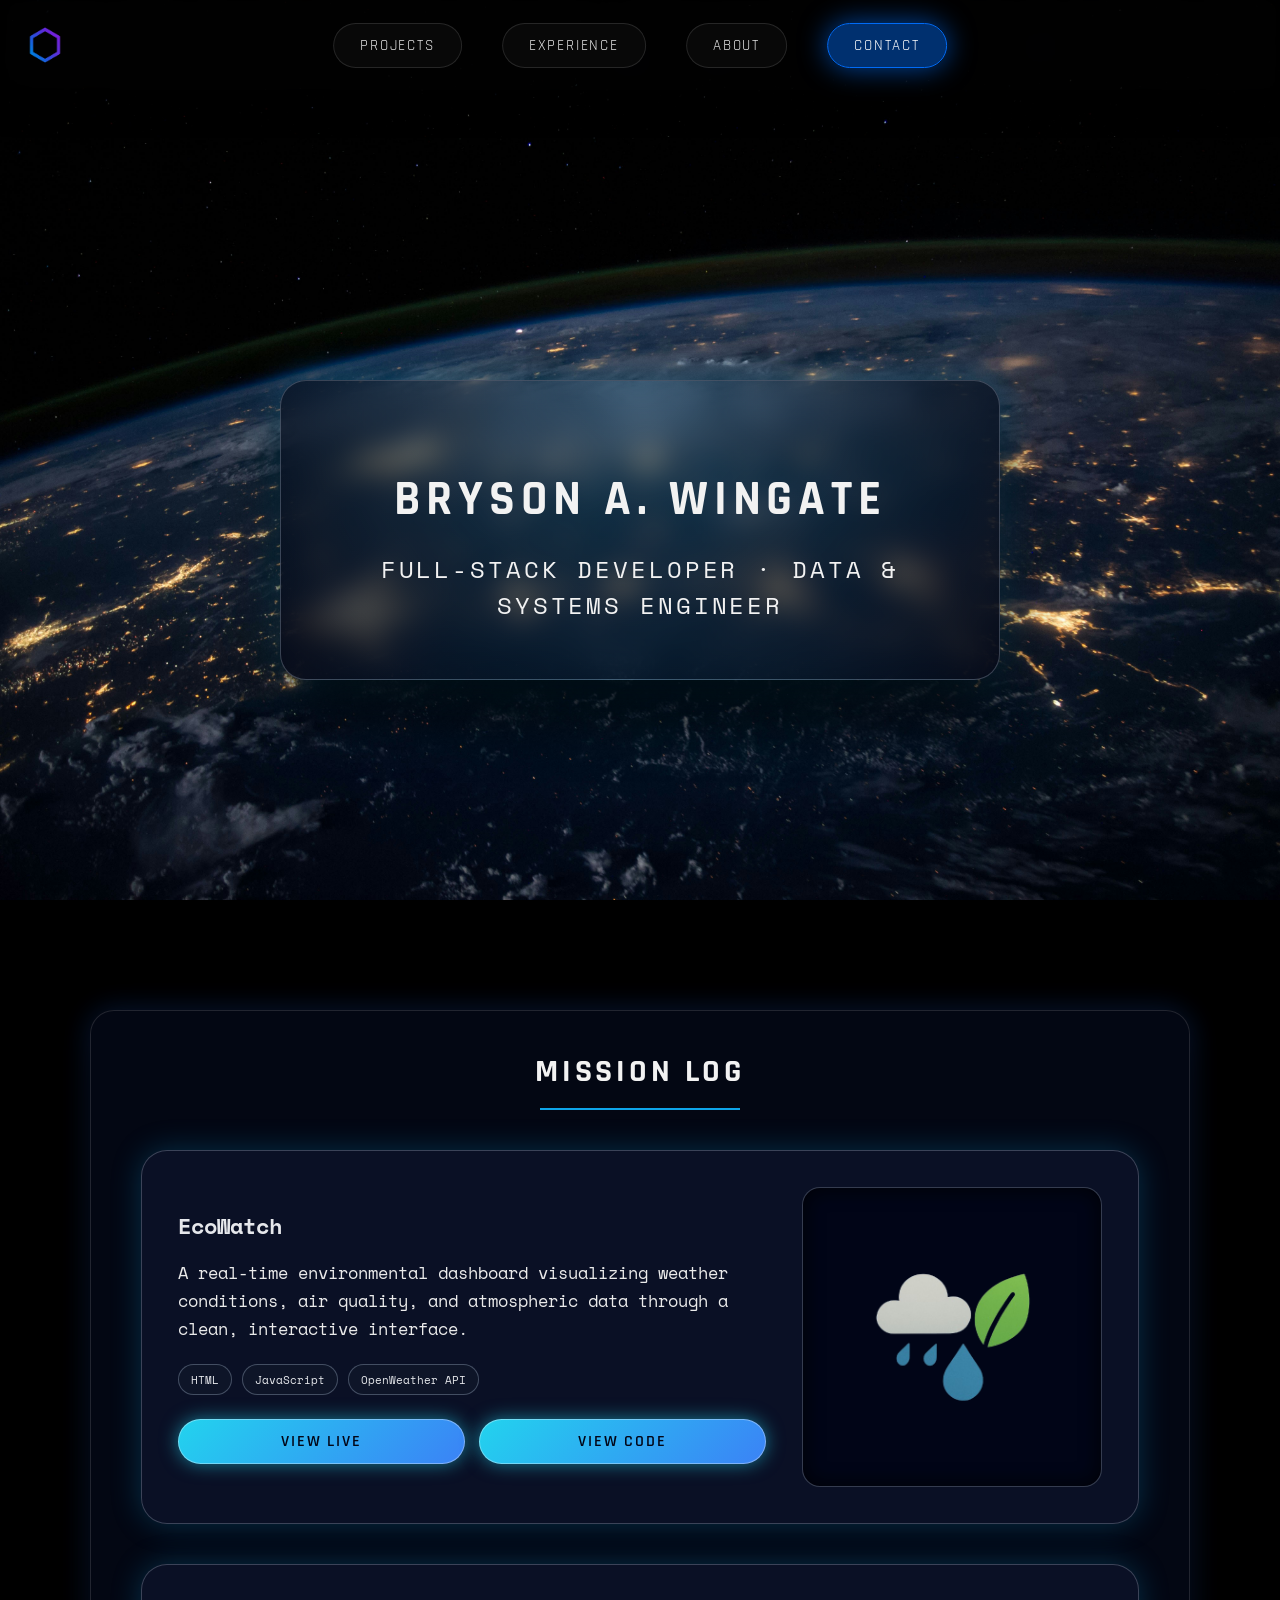
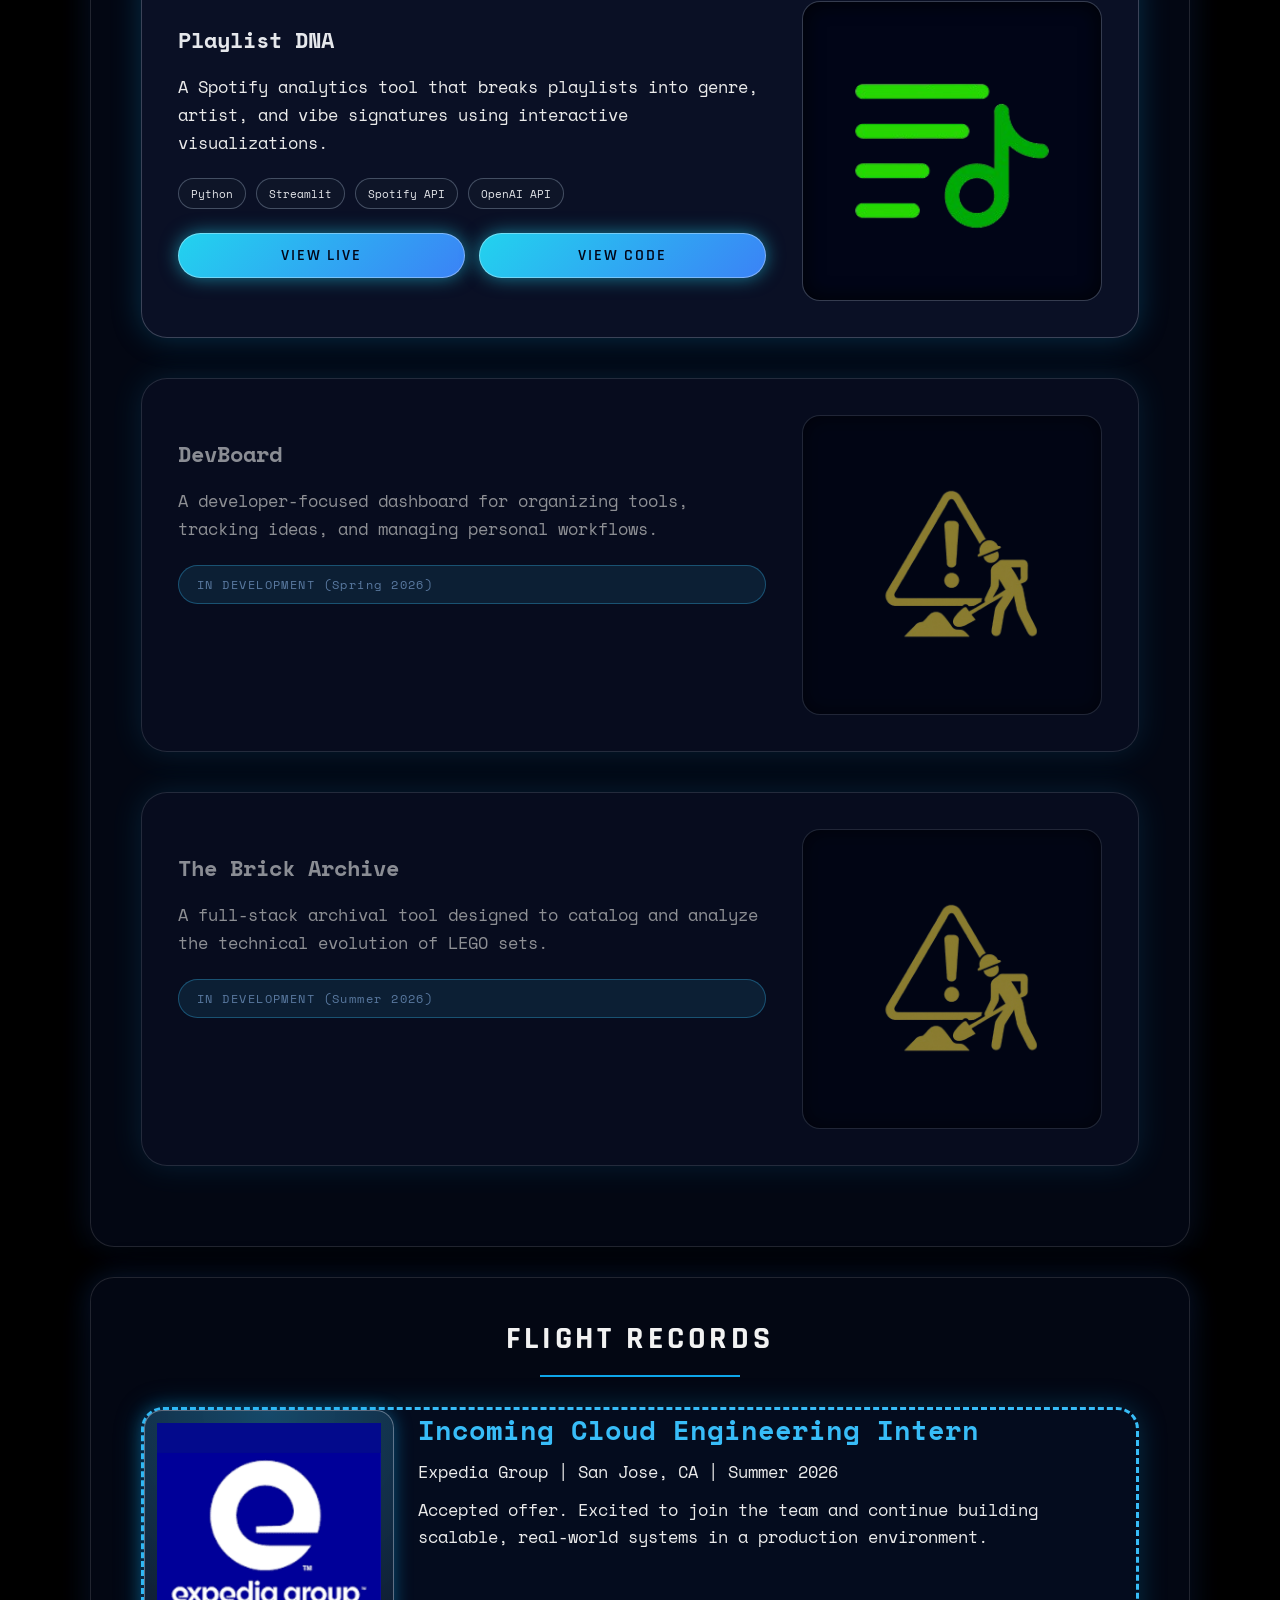
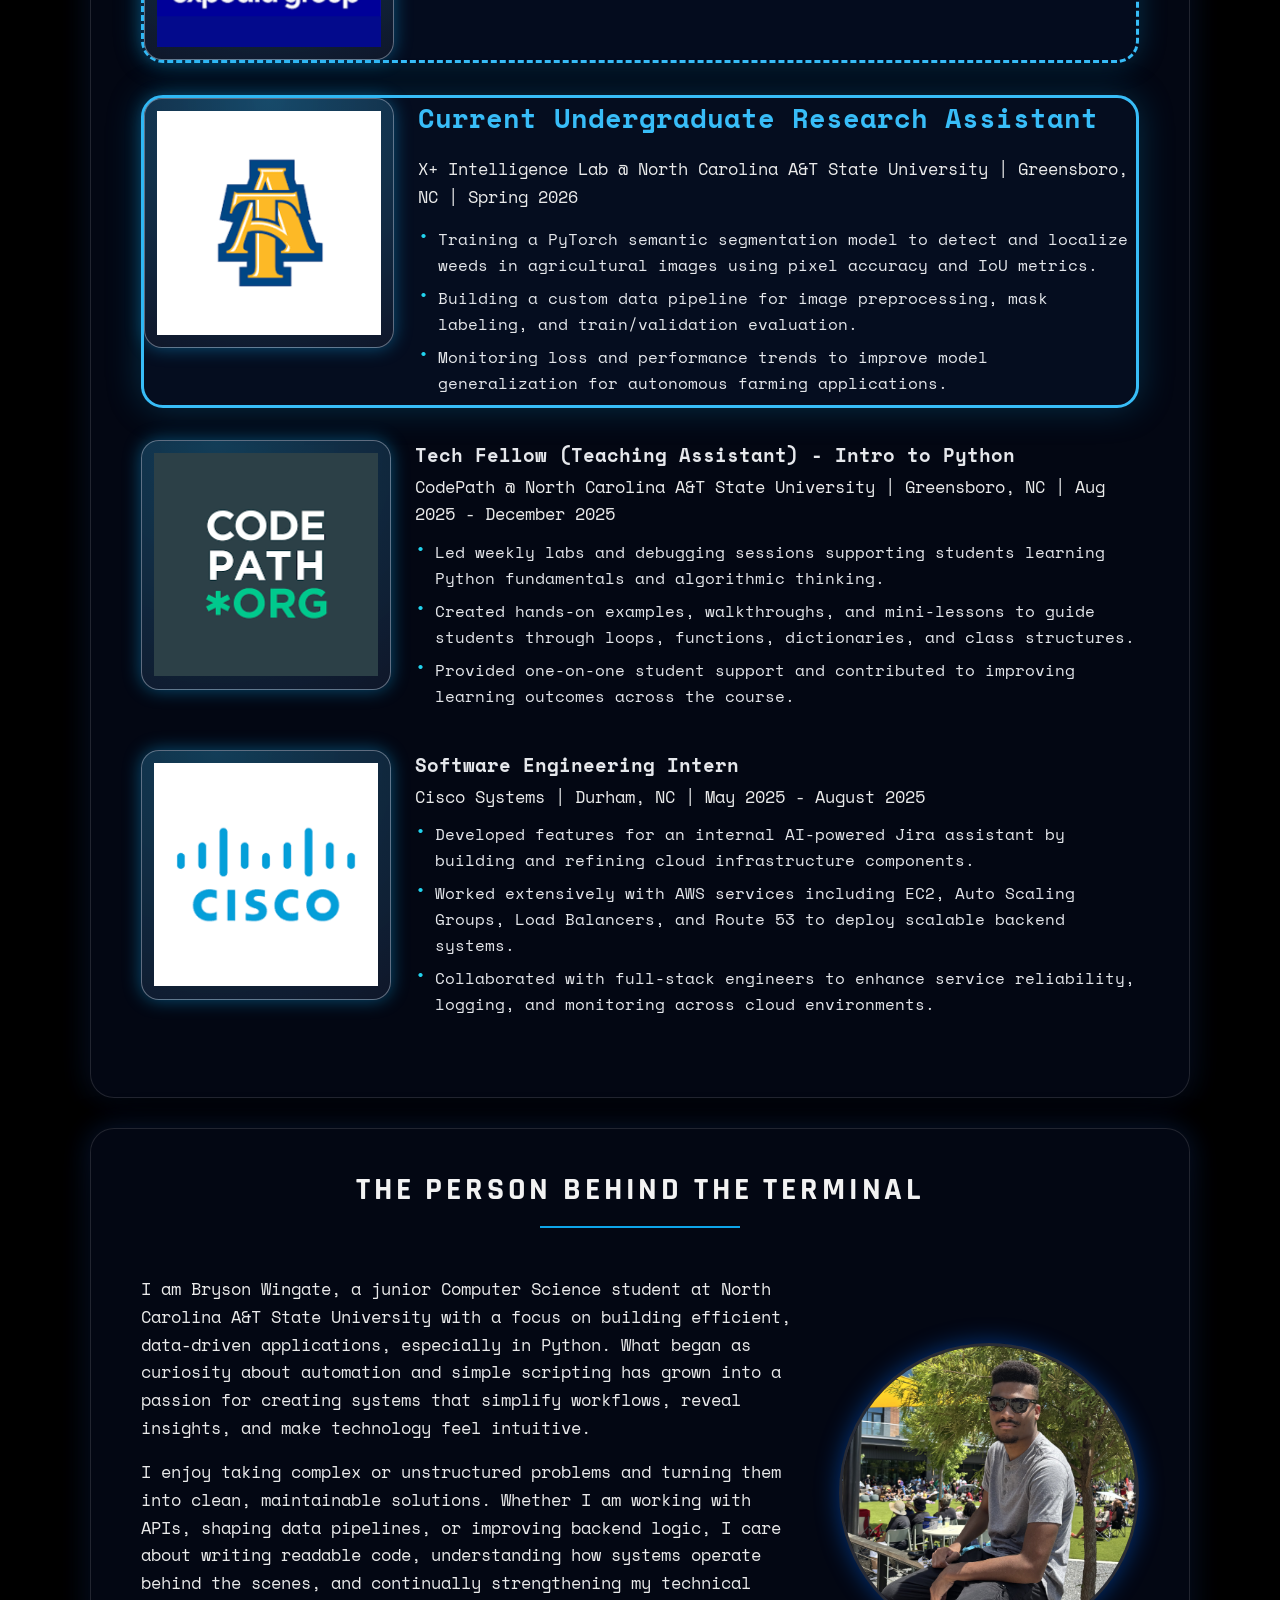
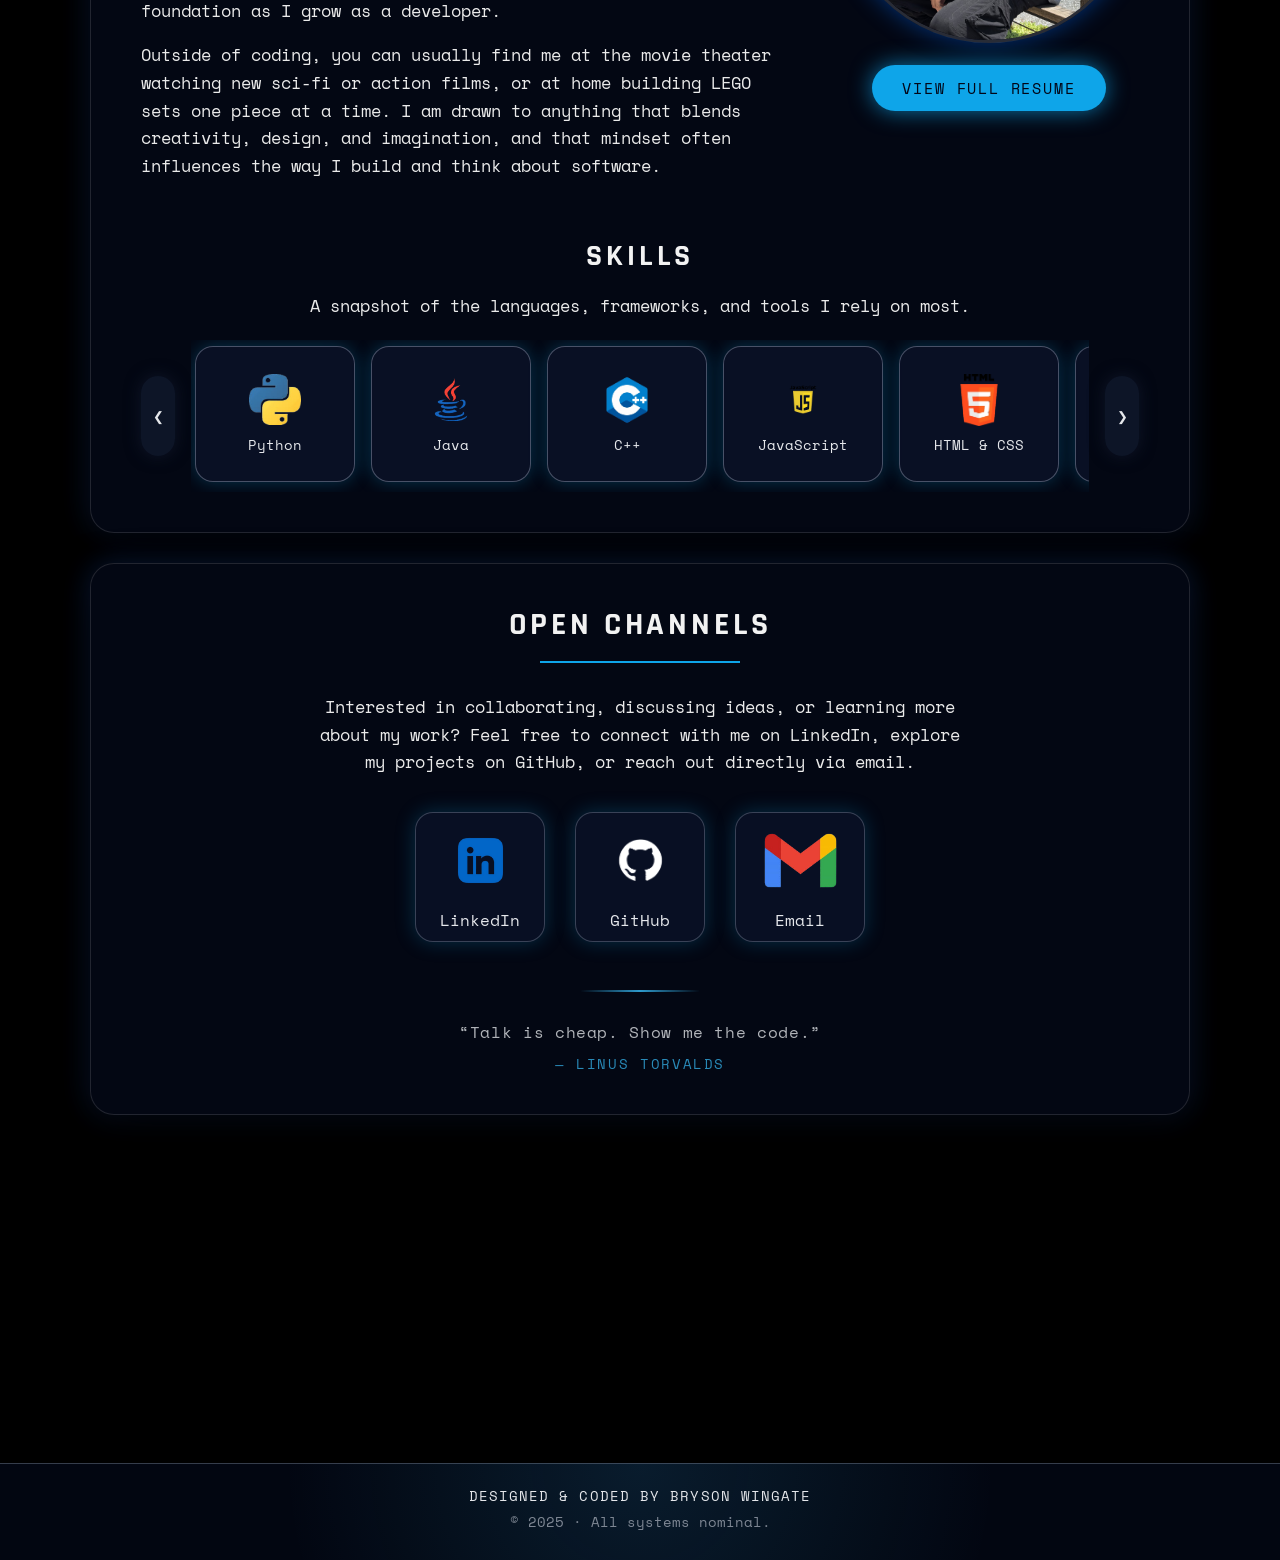
==== portfolio-site/index.html @ 8175f3fd "Update to add current research position" ====
<!DOCTYPE html>
<html lang="en">
<head>
    <link rel="preconnect" href="https://fonts.googleapis.com">
<link rel="preconnect" href="https://fonts.gstatic.com" crossorigin>
<link href="https://fonts.googleapis.com/css2?family=Inter:wght@300;400;500;600&family=Rajdhani:wght@500;600;700&family=Space+Mono:wght@400;700&display=swap" rel="stylesheet">

    <link rel="icon" type="image/x-icon" sizes="180x180" href="assets/main/portfolio-icon.ico">
    <meta charset="UTF-8">
    <meta name="viewport" content="width=device-width, initial-scale=1.0">
    <title>Bryson Wingate Portfolio</title>

    <!-- Main CSS -->
    <link rel="stylesheet" href="styles/main.css">

    <!-- Font Awesome (for hamburger icon) -->
    <link rel="stylesheet"
          href="https://cdnjs.cloudflare.com/ajax/libs/font-awesome/6.5.2/css/all.min.css">
</head>
<body>

    <!-- ================= NAVBAR ================= -->
    <nav id="dynamic-nav">
        <div class="header-constraint">
            <!-- Logo (fixed in CSS) -->
            <a href="#hero" class="logo-link">
                <img src="assets/main/portfolio-symbol.png" alt="Logo" class="logo">
            </a>

            <!-- Centered pills -->
            <div class="nav-links-center">
                <a href="#projects">Projects</a>
                <a href="#experience">Experience</a>
                <a href="#about">About</a>
                <a href="#contact">Contact</a>
            </div>

            <!-- Hamburger (mobile) -->
            <div class="hamburger-menu" aria-label="Toggle navigation"
                 aria-expanded="false" role="button">
                <i class="fas fa-bars"></i>
            </div>
        </div>
    </nav>

    <!-- Dim background overlay for mobile menu -->
    <div class="menu-overlay"></div>

    <!-- ================= HERO ================= -->
    <section id="hero" class="page-section hero-section">
  <div class="hero-card">
    <h1>Bryson A. Wingate</h1>
    <h2>Full-Stack Developer · Data & Systems Engineer</h2>
</section>

    <!-- ================= SECTIONS ================= -->
    <section id="projects" class="page-section">
  <div class="container">
    <div class="section-panel projects-panel">

      <h2 class="projects-title">MISSION LOG</h2>
      <div class="projects-divider"></div>

      <!-- PROJECT 1 -->
      <div class="project-row clickable" data-href="projects/ecowatch.html">
        <div class="project-info">
          <h3 class="project-name">EcoWatch</h3>
          <p class="project-desc">
            A real-time environmental dashboard visualizing weather conditions,
            air quality, and atmospheric data through a clean, interactive interface.
          </p>

          <div class="project-tags">
            <span>HTML</span>
            <span>JavaScript</span>
            <span>OpenWeather API</span>
          </div>

          <div class="project-actions">
            <a href="https://ecowatch-dashboard.netlify.app/" target="_blank" class="project-btn">
              VIEW LIVE
            </a>
            <a href="https://github.com/SuperiorPython/EcoWatch" target="_blank" class="project-btn">
              VIEW CODE
            </a>
          </div>
        </div>

        <div class="project-preview">
          <img src="assets/projects/ecowatch-image.png" alt="EcoWatch Preview">
        </div>
      </div>

      <!-- PROJECT 2 -->
      <div class="project-row clickable" data-href="projects/playlistdna.html">
        <div class="project-info">
          <h3 class="project-name">Playlist DNA</h3>
          <p class="project-desc">
            A Spotify analytics tool that breaks playlists into genre,
            artist, and vibe signatures using interactive visualizations.
          </p>

          <div class="project-tags">
            <span>Python</span>
            <span>Streamlit</span>
            <span>Spotify API</span>
            <span>OpenAI API</span>
          </div>

          <div class="project-actions">
            <a href="https://playlistdna.streamlit.app/" target="_blank" class="project-btn">
              VIEW LIVE
            </a>
            <a href="https://github.com/SuperiorPython/Playlist-DNA-App" target="_blank" class="project-btn">
              VIEW CODE
            </a>
          </div>
        </div>

        <div class="project-preview">
          <img src="assets/projects/playlist-dna-image.png" alt="Playlist DNA Preview">
        </div>
      </div>

      <!-- PROJECT 3 — WIP -->
      <div class="project-row wip">
        <div class="project-info">
          <h3 class="project-name">DevBoard</h3>
          <p class="project-desc">
            A developer-focused dashboard for organizing tools, tracking ideas,
            and managing personal workflows.
          </p>

          <div class="project-wip-tag">IN DEVELOPMENT (Spring 2026)</div>
        </div>

        <div class="project-preview">
          <img src="assets/projects/wip-icon.png" alt="Work In Progress Icon Preview">
        </div>
      </div>

      <!-- PROJECT 4 — WIP -->
      <div class="project-row wip">
        <div class="project-info">
          <h3 class="project-name">The Brick Archive</h3>
          <p class="project-desc">
            A full-stack archival tool designed to catalog and analyze the technical evolution of LEGO sets.
          </p>

          <div class="project-wip-tag">IN DEVELOPMENT (Summer 2026)</div>
        </div>

        <div class="project-preview">
          <img src="assets/projects/wip-icon.png" alt="Work In Progress Icon Preview">
        </div>
      </div>

    </div>
  </div>
</section>

<section id="experience" class="page-section">
  <div class="container">
    <div class="section-panel experience-panel">

      <h2 class="exp-title">FLIGHT RECORDS</h2>
      <div class="exp-divider"></div>

      <!-- Incoming Experience -->
<div class="experience-item incoming-experience">

  <div class="exp-logo-box incoming-logo">
    <img src="assets/companies/expedia-image.png" alt="Expedia Group" class="exp-logo">
  </div>

  <div class="exp-content">
    <h3 class="exp-role incoming-role">
      Incoming Cloud Engineering Intern
    </h3>

    <p class="exp-meta">
      Expedia Group | San Jose, CA | Summer 2026
    </p>
    <p class="incoming-note">
      Accepted offer. Excited to join the team and continue building scalable,
      real-world systems in a production environment.
    </p>
  </div>

</div>
      <div class="experience-item current-experience">

  <div class="exp-logo-box current-logo">
    <img src="assets/companies/ncat-image.png" alt="NCAT State University" class="exp-logo">
  </div>

  <div class="exp-content">
    <h3 class="exp-role current-role">
      Current Undergraduate Research Assistant
    </h3>

    <p class="current-meta">
      X+ Intelligence Lab @ North Carolina A&T State University | Greensboro, NC | Spring 2026
    </p>
    <ul class="current-bullets">
      <li>Training a PyTorch semantic segmentation model to detect and localize weeds in agricultural images using pixel accuracy and IoU metrics.</li>
      <li>Building a custom data pipeline for image preprocessing, mask labeling, and train/validation evaluation.</li>
      <li>Monitoring loss and performance trends to improve model generalization for autonomous farming applications.</li>
    </ul>
  </div>

</div>

      <!-- Tech Fellow / TA -->
      <div class="experience-item">
  <!-- Logo on the left -->
  <div class="exp-logo-box">
    <img src="assets/companies/codepath-image.png" alt="CodePath" class="exp-logo">
  </div>

  <!-- Text column on the right -->
  <div class="exp-content">
    <h3 class="exp-role">
      Tech Fellow (Teaching Assistant) - Intro to Python
    </h3>
    <p class="exp-meta">
      CodePath @ North Carolina A&T State University | Greensboro, NC | Aug 2025 - December 2025
    </p>

    <ul class="exp-bullets">
      <li>Led weekly labs and debugging sessions supporting students learning Python fundamentals and algorithmic thinking.</li>
      <li>Created hands-on examples, walkthroughs, and mini-lessons to guide students through loops, functions, dictionaries, and class structures.</li>
      <li>Provided one-on-one student support and contributed to improving learning outcomes across the course.</li>
    </ul>
  </div>
</div>



      <!-- Cisco SWE Intern -->
      <div class="experience-item">
  <!-- Logo on the left -->
  <div class="exp-logo-box">
    <img src="assets/companies/cisco-image.png" alt="Cisco Systems" class="exp-logo">
  </div>

  <!-- Text column on the right -->
  <div class="exp-content">
    <h3 class="exp-role">
      Software Engineering Intern
    </h3>
    <p class="exp-meta">
      Cisco Systems | Durham, NC | May 2025 - August 2025
    </p>

    <ul class="exp-bullets">
      <li>Developed features for an internal AI-powered Jira assistant by building and refining cloud infrastructure components.</li>
      <li>Worked extensively with AWS services including EC2, Auto Scaling Groups, Load Balancers, and Route 53 to deploy scalable backend systems.</li>
      <li>Collaborated with full-stack engineers to enhance service reliability, logging, and monitoring across cloud environments.</li>
    </ul>
  </div>
</div>
    </div>
  </div>
</section>


<section id="about" class="page-section">
  <div class="container">
    <div class="section-panel about-panel">

      <!-- Title -->
      <h2 class="about-title">THE PERSON BEHIND THE TERMINAL</h2>
      <div class="abs-divider"></div>

      <!-- TEXT + IMAGE/RESUME ROW -->
      <div class="about-flex">
        <!-- Left text -->
        <div class="about-text">
          <p>
            I am Bryson Wingate, a junior Computer Science student at North Carolina A&amp;T State University
            with a focus on building efficient, data-driven applications, especially in Python. What began
            as curiosity about automation and simple scripting has grown into a passion for creating systems
            that simplify workflows, reveal insights, and make technology feel intuitive.
          </p>
          <p>
            I enjoy taking complex or unstructured problems and turning them into clean, maintainable
            solutions. Whether I am working with APIs, shaping data pipelines, or improving backend logic,
            I care about writing readable code, understanding how systems operate behind the scenes, and
            continually strengthening my technical foundation as I grow as a developer.
          </p>
          <p>
            Outside of coding, you can usually find me at the movie theater watching new sci-fi or action
            films, or at home building LEGO sets one piece at a time. I am drawn to anything that blends
            creativity, design, and imagination, and that mindset often influences the way I build and
            think about software.
          </p>
        </div>

        <!-- Right image + resume button -->
        <div class="about-side">
          <div class="about-image-wrapper">
            <img src="assets/main/bryson-image.jpeg"
                 alt="Bryson Wingate"
                 class="about-photo">
          </div>

          <div class="about-resume-wrap side-resume">
            <a href="assets/main/Bryson_Wingate_Resume_Nov_2025.pdf"
               class="about-resume-btn"
               target="_blank">
              VIEW FULL RESUME
            </a>
          </div>
        </div>
      </div>

      <!-- SKILLS CAROUSEL -->
      <div class="about-skills">
        <h3 class="skills-title">SKILLS</h3>
        <p class="skills-subtitle">
          A snapshot of the languages, frameworks, and tools I rely on most.
        </p>

        <div class="skills-carousel">
          <!-- Left arrow -->
          <button class="skills-arrow skills-arrow-left" aria-label="Scroll skills left">
            &#10094;
          </button>

          <!-- Scrollable track -->
          <div class="skills-track" id="skillsTrack">

            <div class="skill-icon-card">
              <img src="assets/skills/python-icon.png" alt="Python" class="skill-icon-img">
              <span class="skill-label">Python</span>
            </div>

            <div class="skill-icon-card">
              <img src="assets/skills/java-icon.png" alt="Java" class="skill-icon-img">
              <span class="skill-label">Java</span>
            </div>

            <div class="skill-icon-card">
              <img src="assets/skills/cplus-icon.png" alt="C++" class="skill-icon-img">
              <span class="skill-label">C++</span>
            </div>

            <div class="skill-icon-card">
              <img src="assets/skills/jscript-icon.png" alt="JavaScript" class="skill-icon-img">
              <span class="skill-label">JavaScript</span>
            </div>

            <div class="skill-icon-card">
              <img src="assets/skills/html-icon.png" alt="HTML &amp; CSS" class="skill-icon-img">
              <span class="skill-label">HTML &amp; CSS</span>
            </div>

            <div class="skill-icon-card">
              <img src="assets/skills/react-icon.png" alt="React" class="skill-icon-img">
              <span class="skill-label">React</span>
            </div>

            <div class="skill-icon-card">
              <img src="assets/skills/nodejs-icon.png" alt="Node.js" class="skill-icon-img">
              <span class="skill-label">Node.js</span>
            </div>

            <div class="skill-icon-card">
              <img src="assets/skills/sql-icon.png" alt="SQL" class="skill-icon-img">
              <span class="skill-label">SQL</span>
            </div>

            <div class="skill-icon-card">
              <img src="assets/skills/api-icon.png" alt="APIs &amp; REST" class="skill-icon-img">
              <span class="skill-label">APIs &amp; REST</span>
            </div>

            <div class="skill-icon-card">
              <img src="assets/skills/aws-icon.png" alt="Amazon Web Services" class="skill-icon-img">
              <span class="skill-label">Amazon Web Services</span>
            </div>

            <div class="skill-icon-card">
              <img src="assets/skills/git-icon.png" alt="Git &amp; GitHub" class="skill-icon-img">
              <span class="skill-label">Git &amp; GitHub</span>
            </div>

            <div class="skill-icon-card">
              <img src="assets/skills/streamlit-icon.png" alt="Streamlit" class="skill-icon-img">
              <span class="skill-label">Streamlit</span>
            </div>

              <div class="skill-icon-card">
              <img src="assets/skills/gcloud-icon.png" alt="Google Cloud" class="skill-icon-img">
              <span class="skill-label">Google Cloud</span>
            </div>
          </div>

          <!-- Right arrow -->
          <button class="skills-arrow skills-arrow-right" aria-label="Scroll skills right">
            &#10095;
          </button>
        </div>
      </div>

    </div>
  </div>
</section>


<section id="contact" class="page-section">
  <div class="container">
    <div class="section-panel contact-panel">

      <h2 class="contact-title">OPEN CHANNELS</h2>
      <div class="contact-divider"></div>

        <p class="contact-subtitle">
  Interested in collaborating, discussing ideas, or learning more about my work?
  Feel free to connect with me on LinkedIn, explore my projects on GitHub, or reach
  out directly via email.
</p>

      <div class="contact-grid">

        <!-- LinkedIn -->
        <a href="https://www.linkedin.com/in/bryson-wingate/"
           class="contact-card"
           target="_blank">
          <img src="assets/contact/linkedin-icon.png" alt="LinkedIn" class="contact-icon">
          <span>LinkedIn</span>
        </a>

        <!-- GitHub -->
        <a href="https://github.com/SuperiorPython"
           class="contact-card"
           target="_blank">
          <img src="assets/contact/github-icon.png" alt="GitHub" class="contact-icon">
          <span>GitHub</span>
        </a>

        <!-- Email -->
        <a href="mailto:bawingate@aggies.ncat.edu"
           class="contact-card">
          <img src="assets/contact/gmail-icon.png" alt="Email" class="contact-icon">
          <span>Email</span>
        </a>
      </div>
      <div class="contact-quote">
  “Talk is cheap. Show me the code.”
  <span class="contact-quote-author">— Linus Torvalds</span>
</div>
    </div>

  </div>
</section>

<footer class="site-footer">
  <div class="container footer-inner">
    <p class="footer-main">
      Designed &amp; coded by Bryson Wingate
    </p>
    <p class="footer-meta">
      © 2025 · All systems nominal.
    </p>
  </div>
</footer>


    <!-- ================= SCRIPTS ================= -->
    <script src="scripts/main.js"></script>
</body>
</html>
---- portfolio-site/styles/main.css ----
/* ----------------------------------
 * 1. Global Base & Fixed Background
 * ---------------------------------- */
* {
  box-sizing: border-box;
}

body, html {
    margin: 0;
    padding: 0;
    font-family: 'Inter', system-ui, sans-serif;
    color: #f2f2f2;
    min-height: 30vh;
}

body {
    background-image: url('../assets/main/nasa-image.jpg');
    background-size: cover;
    background-attachment: fixed;
    background-position: center;
    background-color: #000;

    /* Space for fixed header */
    padding-top: 80px; /* tweak based on header/logo size */
}

/* Content area */
.container {
    max-width: 1200px;
    margin: 0 auto;
    padding: 0 20px;
}

/* ----------------------------------
 * 2. Content Sections
 * ---------------------------------- */

.page-section {
    min-height: 100vh;
}
.hero-card {
    padding: 48px 56px;
    border-radius: 26px;

    background: radial-gradient(
        circle at top,
        rgba(56, 189, 248, 0.18),
        rgba(5, 10, 25, 0.92)
    );

    border: 1px solid rgba(148, 163, 184, 0.35);
    box-shadow:
        0 30px 60px rgba(0, 0, 0, 0.8),
        0 0 40px rgba(14, 165, 233, 0.35);

    backdrop-filter: blur(14px);
    text-align: center;
    max-width: 720px;
    margin: 0 auto;
}


.hero-section {
    display: flex;
    align-items: center;
    justify-content: center;
    text-align: center;
}

.hero-section h1 {
    font-family: 'Rajdhani', sans-serif;
    text-transform: uppercase;
    letter-spacing: 0.12em;
    font-size: 3rem;
    margin-bottom: 0.5rem;
}

.hero-section h2 {
    font-family: 'Space Mono', monospace;
    text-transform: uppercase;
    letter-spacing: 0.12em;
    font-size: 1.5rem;
    margin-bottom: 0.5rem;
    font-weight: 300;
}

/* ----------------------------------
 * 3. FIXED HEADER BAR
 * ---------------------------------- */

#dynamic-nav {
    position: fixed;
    top: 0;
    left: 0;
    right: 0;
    z-index: 1000;

    backdrop-filter: blur(14px);
    -webkit-backdrop-filter: blur(14px);

    height: 90px;
    padding: 0;

    box-shadow: 0 12px 30px rgba(0, 0, 0, 0.9);
}

/* ----------------------------------
 * 3A. LOGO: PINNED TO VIEWPORT CORNER
 * ---------------------------------- */

.logo-link {
    position: fixed;          /* pinned to screen, not header content */
    left: 20px;
    top: 45px;                /* half of 90px header height */
    transform: translateY(-50%);
    z-index: 1001;            /* just above header bar */
}

.logo {
    height: 50px;
    width: auto;
    display: block;
}

/* ----------------------------------
 * 3B. HEADER CONTENT CONTAINER
 * ---------------------------------- */

.header-constraint {
    max-width: 1200px;
    width: 100%;
    height: 100%;
    margin: 0 auto;

    /* left padding so centered nav doesn't collide with logo */
    padding: 0 30px 0 80px; /* top right bottom left */

    display: flex;
    align-items: center;
    justify-content: flex-end; /* hamburger on the right */

    position: relative;        /* needed for nav absolute centering */
}

/* ----------------------------------
 * 4. NAV LINKS (CENTERED, PILL STYLE)
 * ---------------------------------- */

.nav-links-center {
    position: absolute;
    left: 50%;
    transform: translateX(-50%);

    display: flex;
    align-items: center;
    gap: 2.5rem;
    transition: all 0.3s ease-in-out;
}

.nav-links-center a {
    font-family: 'Rajdhani', sans-serif;
    text-transform: uppercase;
    letter-spacing: 0.12em;
    position: relative;
    text-decoration: none;
    color: #e6e6e6;

    /* Bigger pill */
    padding: 12px 26px;
    border-radius: 999px;
    background: rgba(15, 15, 15, 0.55);
    border: 1px solid rgba(255, 255, 255, 0.12);

    font-size: 0.95rem;
    letter-spacing: 0.12em;
    text-transform: uppercase;

    transition:
        color 0.2s ease,
        background-color 0.2s ease,
        border-color 0.2s ease,
        box-shadow 0.2s ease,
        transform 0.15s ease;
}

/* no underline effect (pills are the highlight) */
.nav-links-center a::after {
    content: none;
}

/* Hover: pill lights up */
.nav-links-center a:hover {
    color: #ffffff;
    background-color: rgba(0, 107, 246, 0.28);
    border-color: #006bf6;
    box-shadow: 0 0 22px rgba(0, 107, 246, 0.55);
    transform: translateY(-2px);
}

/* Active/current section */
.nav-links-center a.active {
    color: #ffffff;
    background-color: rgba(0, 107, 246, 0.45);
    border-color: #006bf6;
    box-shadow: 0 0 28px rgba(0, 107, 246, 0.65);
}

/* ----------------------------------
 * 5. HAMBURGER (RIGHT SIDE)
 * ---------------------------------- */

.hamburger-menu {
    font-size: 1.7rem;
    cursor: pointer;
    color: #fff;
    flex-shrink: 0;
    display: none;             /* desktop hidden */

    position: absolute;
    right: 30px;
    top: 50%;
    transform: translateY(-50%);

    z-index: 1002;             /* above header bar & logo */
}

/* ----------------------------------
 * 6. DIM BACKGROUND OVERLAY FOR MOBILE MENU
 * ---------------------------------- */

.menu-overlay {
    position: fixed;
    top: 90px;                            /* start under the header */
    left: 0;
    width: 100%;
    height: calc(100% - 90px);           /* fill rest of screen */
    background: rgba(0, 0, 0, 0.75);     /* dimness */
    backdrop-filter: blur(2px);
    -webkit-backdrop-filter: blur(2px);

    opacity: 0;
    visibility: hidden;
    transition: opacity 0.25s ease, visibility 0.25s ease;

    z-index: 500;                        /* BELOW header & pills */
}

.menu-overlay.active {
    opacity: 1;
    visibility: visible;
}

/* ----------------------------------
 * 7. RESPONSIVE MENU (MOBILE)
 * ---------------------------------- */

@media (max-width: 900px) {
    /* Override desktop centering when hidden */
    .nav-links-center {
        left: 0;
        transform: translateY(-10px);

        display: none;
        opacity: 0;
        transition: opacity 0.25s ease, transform 0.25s ease;
    }

    .hamburger-menu {
        display: block;
    }

    /* Fullscreen panel under header (but above overlay) */
    .nav-links-center.active {
        display: flex;
        flex-direction: column;
        gap: 2rem;

        position: fixed;
        left: 0;
        top: 500px;
        width: 100%;
        height: calc(100% - 90px);

        background-color: transparent;
        /* sits inside #dynamic-nav (z=1000), which is above overlay */

        justify-content: center;
        align-items: center;

        opacity: 1;
        transform: translateY(0);
    }

    .nav-links-center.active a {
        padding: 20px 32px;
        font-size: 1.5rem;
        border-radius: 999px;

        /* bright, high-contrast pill */
        background: rgba(15, 23, 42, 0.98);
        border: 1px solid rgba(148, 163, 184, 0.95);
        color: #f9fafb;
        box-shadow: 0 0 30px rgba(37, 99, 235, 0.75);
    }
    .about-flex {
        flex-direction: column;
        text-align: center;
    }

    .about-photo {
        width: 160px;
        height: 160px;
    }
}

/* ----------------------------------
 * 8. SECTION PANELS (TRANSPARENT BOXES)
 * ---------------------------------- */

/* Generic box style for non-hero sections */
/* Glassy panel used by both About + Experience */
.section-panel {
    max-width: 1100px;
    margin: 30px auto;
    padding: 40px 50px;
    background: rgba(5, 10, 25, 0.78);
    border-radius: 24px;
    border: 1px solid rgba(255, 255, 255, 0.12);
    box-shadow:
        0 24px 50px rgba(0, 0, 0, 0.7),
        0 0 30px rgba(37, 99, 235, 0.25);
    backdrop-filter: blur(14px);
}


.section-panel h2 {
    font-family: 'Rajdhani', sans-serif;
    text-transform: uppercase;
    letter-spacing: 0.12em;
    margin-top: 0;
    margin-bottom: 16px;
    font-size: 2rem;
}

/* If you add paragraphs/lists later */
.section-panel p {
    font-family: 'Space Mono', monospace;
    font-weight: 400;
    font-size: 1.05rem;
    line-height: 1.65;
    color: #eaeaea;
}
.section-panel ul,
.section-panel li {
    font-size: 1rem;
    line-height: 1.6;
    color: #e5e7eb;
}

/* ABOUT SECTION FLEX LAYOUT */
.about-flex {
    display: flex;
    align-items: center;
    gap: 40px;
    padding: 0;           /* no internal padding */
    margin-top: 30px;     /* similar to .exp-divider gap */
}

/* ABOUT IMAGE */
.about-image-wrapper {
    flex-shrink: 0;
}
.about-title {
    font-family: 'Rajdhani', sans-serif;
    font-size: 2.2rem;
    font-weight: 700;
    text-align: center;
    letter-spacing: 0.18em;
    margin: 0 0 10px;
}
.abs-divider {
    width: 200px;
    height: 2px;
    margin: 0 auto 30px;
    background: #0ea5e9;
}

.about-photo {
    width: 300px;
    height: 300px;
    object-fit: cover;
    border-radius: 50%;
    border: 3px solid rgba(255, 255, 255, 0.15);
    box-shadow: 0 0 25px rgba(0, 107, 246, 0.45);
}

/* ABOUT TEXT */
.about-text {
    flex: 1;
    text-align: left; /* optional; remove if you want left-aligned text */
}

.about-text h2 {
    font-family: 'Rajdhani', sans-serif;
    font-size: 2.4rem;
    margin-bottom: 20px;
}
.about-resume-wrap {
    margin-top: 24px;
    display: flex;
    justify-content: center;
}

.about-resume-btn {
    display: inline-block;
    padding: 12px 30px;
    font-family: 'Space Mono', monospace;
    font-size: 0.95rem;
    text-transform: uppercase;
    letter-spacing: 0.12em;

    background: #0ea5e9;
    color: #020617;
    text-decoration: none;

    border-radius: 999px;
    box-shadow: 0 0 22px rgba(14,165,233,0.7);

    transition: 0.2s ease;
}

.about-resume-btn:hover {
    transform: translateY(-2px);
    box-shadow: 0 0 28px rgba(56,189,248,0.7);
    background: #38bdf8;
}
.about-side {
    display: flex;
    flex-direction: column;
    align-items: center;
    gap: 18px;
}

.side-resume {
    margin-top: 0;
    width: 100%;
    display: flex;
    justify-content: center;
}

/* ===== ABOUT → SKILLS CAROUSEL ===== */

.about-skills {
    margin-top: 40px;
    text-align: center;
}

.skills-title {
    font-family: 'Rajdhani', sans-serif;
    font-size: 1.9rem;
    letter-spacing: 0.14em;
    margin-bottom: 8px;
}

.skills-subtitle {
    font-family: 'Space Mono', monospace;
    font-size: 0.95rem;
    color: #cbd5e1;
    margin-bottom: 20px;
}

/* Carousel shell */
.skills-carousel {
    display: flex;
    align-items: center;
    gap: 16px;
}

/* Scrollable strip */
.skills-track {
    flex: 1;
    display: flex;
    gap: 16px;
    overflow-x: auto;
    padding: 6px 4px 10px;
    scroll-snap-type: x mandatory;
    scroll-behavior: smooth;
}

/* Hide ugly scrollbar (but keep scroll functionality) */
.skills-track::-webkit-scrollbar {
    height: 4px;
}
.skills-track::-webkit-scrollbar-track {
    background: transparent;
}
.skills-track::-webkit-scrollbar-thumb {
    background: rgba(51, 65, 85, 0.8);
    border-radius: 999px;
}

/* Each skill “slide” */
.skill-icon-card {
    scroll-snap-align: center;
    flex: 0 0 160px;

    background: rgba(11, 18, 40, 0.85);
    border: 1px solid rgba(148, 163, 184, 0.45);
    border-radius: 18px;
    padding: 16px 14px;

    display: flex;
    flex-direction: column;        /* ⬅️ stack icon above text */
    align-items: center;
    justify-content: center;

    box-shadow: 0 0 18px rgba(14,165,233,0.28);
    transition: 0.22s ease;
}

.skill-icon-img {
    width: 52px;
    height: 52px;
    object-fit: contain;
    margin-bottom: 8px;
}

.skill-label {
    font-family: 'Space Mono', monospace;
    font-size: 0.9rem;
    color: #e5e7eb;
    text-align: center;
}

/* Hover */
.skill-icon-card:hover {
    transform: translateY(-4px);
    border-color: #0ea5e9;
    box-shadow: 0 0 26px rgba(14,165,233,0.55);
    background: rgba(15, 23, 42, 0.95);
}

/* Arrow buttons */
.skills-arrow {
    border: none;
    background: rgba(15, 23, 42, 0.9);
    color: #e5e7eb;
    width: 34px;
    height: 80px;
    border-radius: 999px;
    display: flex;
    align-items: center;
    justify-content: center;

    box-shadow: 0 0 16px rgba(15,23,42,0.9);
    cursor: pointer;
    transition: 0.18s ease;
}

.skills-arrow:hover {
    background: rgba(14, 165, 233, 0.32);
    box-shadow: 0 0 24px rgba(14,165,233,0.7);
}

@media (max-width: 900px) {
    .skills-carousel {
        gap: 8px;
    }

    .skills-arrow {
        width: 30px;
        height: 70px;
        font-size: 0.9rem;   /* slightly smaller on mobile */
    }

    .skills-track {
        padding-inline: 2px;
    }

    .skill-icon-card {
        flex: 0 0 150px;
    }
}



/* EXPERIENCE SECTION */

.experience-panel {
    max-width: 1100px;
    margin: 30px auto;
}

/* Title and divider – same energy as About header */
.exp-title {
    font-family: 'Rajdhani', sans-serif;
    font-size: 2.2rem;
    font-weight: 700;
    text-align: center;
    letter-spacing: 0.18em;
    margin: 0 0 10px;
}

.exp-divider {
    width: 200px;
    height: 2px;
    margin: 0 auto 30px;
    background: #0ea5e9;
}

/* Each experience block */
.experience-item {
    display: flex;
    align-items: flex-start;
    gap: 24px;
    margin-bottom: 32px;
}

/* Logo card */
.exp-logo-box {
    width: 250px;
    height: 250px;
    border-radius: 18px;
    background: radial-gradient(circle at 30% 0%, rgba(56,189,248,0.3), rgba(15,23,42,1));
    border: 1px solid rgba(148,163,184,0.6);
    box-shadow: 0 0 18px rgba(14,165,233,0.45);
    display: flex;
    align-items: center;
    justify-content: center;
    flex-shrink: 0;
}

.exp-logo {
    width: 90%;
    height: 90%;
    object-fit: contain;
}

/* Right side text column */
.exp-content {
    flex: 1;
}

/* Role + meta */
.exp-role {
    font-family: 'Space Mono', monospace;
    font-size: 1.2rem;
    color: #e5e7eb;
    margin: 0 0 4px;
}

.exp-meta {
    font-family: 'Space Mono', monospace;
    font-size: 0.9rem;
    color: #9ca3af;
    margin: 0 0 10px;
}

/* Bullets, properly aligned */
.exp-bullets {
    list-style: none;
    padding-left: 0;
    margin: 12px 0 0;
    font-family: 'Space Mono', monospace;
    font-size: 0.95rem;
    line-height: 1.65;
    color: #e5e7eb;
}

.exp-bullets li {
    position: relative;
    padding-left: 20px;     /* space for bullet */
    margin-bottom: 8px;
}

.exp-bullets li::before {
    content: "•";
    position: absolute;
    left: 0;
    top: 0;
    color: #22d3ee;
    font-size: 1.1rem;
    line-height: 1;
}


/* ===== EXPERIENCE → MOBILE CARD LAYOUT ===== */
@media (max-width: 900px) {

  .experience-panel {
      padding: 24px 18px;
  }

  /* Full card for each experience */
  .experience-item {
      flex-direction: column;
      align-items: stretch;
      gap: 0;
      margin-bottom: 28px;
      padding: 0;

      background: rgba(11, 18, 40, 0.96);
      border-radius: 24px;
      border: 1px solid rgba(148, 163, 184, 0.35);
      box-shadow: 0 18px 35px rgba(0, 0, 0, 0.7);

      overflow: hidden; /* clip image to rounded corners */
  }

  /* Logo block behaves like the header image of the card */
  .exp-logo-box {
      width: 100%;
      max-width: none;
      height: 160px;
      margin: 0;

      border-radius: 0;
      border: none;
      box-shadow: none;

      background: radial-gradient(circle at 30% 0%, rgba(56,189,248,0.25), rgba(15,23,42,1));
      display: flex;
      align-items: center;
      justify-content: center;
  }

  .exp-logo {
      width: 70%;
      height: 70%;
      object-fit: contain;
  }

  /* Text content lives under the “image” in the same card */
  .exp-content {
      width: 100%;
      padding: 18px 18px 20px;
      text-align: left;
  }

  .exp-role {
      font-size: 1.05rem;
      margin-bottom: 4px;
  }

  .exp-meta {
      font-size: 0.85rem;
      margin-bottom: 10px;
  }

  .exp-bullets {
      margin-top: 8px;
  }
}


/* Title */
.contact-title {
    text-align: center;
    font-family: 'Rajdhani', sans-serif;
    font-size: 2.2rem;
    font-weight: 700;
    letter-spacing: 0.18em;
    margin-bottom: 0;
}

.contact-divider {
    width: 200px;
    height: 2px;
    margin: 0 auto 30px;
    background: #0ea5e9;
}

/* Grid of contact icons */
.contact-grid {
    display: flex;
    justify-content: center;
    gap: 30px;
    flex-wrap: wrap;

}

/* Icon cards */
.contact-card {
    width: 130px;
    height: 130px;
    border-radius: 18px;
    background: rgba(11, 18, 40, 0.8);
    border: 1px solid rgba(148, 163, 184, 0.35);
    box-shadow: 0 0 20px rgba(14,165,233,0.25);

    display: flex;
    flex-direction: column;
    align-items: center;
    justify-content: center;

    text-decoration: none;
    color: #e5e7eb;
    font-family: 'Space Mono', monospace;

    transition: 0.25s ease;
}

/* Icons inside cards */
.contact-icon {
    width: 75px;
    height: 75px;
    margin-bottom: 10px;
    object-fit: contain;
}

/* Hover glow */
.contact-card:hover {
    border-color: #0ea5e9;
    box-shadow: 0 0 28px rgba(14,165,233,0.55);
    transform: translateY(-4px);
    background: rgba(15, 23, 42, 0.92);
}

/* Responsive stacking */
@media (max-width: 900px) {
    .contact-card {
        width: 140px;
        height: 140px;
    }
}
.contact-subtitle {
    max-width: 640px;
    margin: 0 auto 36px;
    text-align: center;

    font-family: 'Space Mono', monospace;
    font-size: 0.95rem;
    line-height: 1.65;
    color: #cbd5f5;
}

.contact-subtitle strong {
    display: block;
    margin-bottom: 6px;
    color: #e5e7eb;
    letter-spacing: 0.12em;
    text-transform: uppercase;
}
.contact-quote {
    margin-top: 48px;
    text-align: center;

    font-family: 'Space Mono', monospace;
    font-size: 1rem;
    letter-spacing: 0.04em;

    color: rgba(229, 231, 235, 0.85);

    opacity: 0.9;
}

/* Author styling */
.contact-quote-author {
    display: block;
    margin-top: 10px;

    font-size: 0.85rem;
    letter-spacing: 0.12em;
    text-transform: uppercase;

    color: rgba(56, 189, 248, 0.8);
}
.contact-quote::before {
    content: "";
    display: block;
    width: 120px;
    height: 2px;
    margin: 0 auto 28px;

    background: linear-gradient(
        to right,
        transparent,
        rgba(56,189,248,0.9),
        transparent
    );
}
/* =======================
 * FOOTER
 * ======================= */

.site-footer {
    border-top: 1px solid rgba(148, 163, 184, 0.35);
    background:
        radial-gradient(circle at 50% 0%, rgba(56,189,248,0.12), transparent 55%),
        rgba(3, 7, 18, 0.96);
    padding: 22px 0 28px;
    margin-top: 0; /* don't force extra gap */
}

.footer-inner {
    text-align: center;
    font-family: 'Space Mono', monospace;
    color: #9ca3af;
    font-size: 0.85rem;
}

.footer-main {
    margin: 0 0 6px;
    color: #e5e7eb;
    letter-spacing: 0.08em;
    text-transform: uppercase;
}

.footer-meta {
    margin: 0;
    opacity: 0.8;
}

/* =======================
 * PROJECTS (VERTICAL PANELS)
 * ======================= */

.projects-title {
    font-family: 'Rajdhani', sans-serif;
    text-align: center;
    font-size: 2.2rem;
    letter-spacing: 0.18em;
    margin-bottom: 10px;
}

.projects-divider {
    width: 200px;
    height: 2px;
    background: #0ea5e9;
    margin: 0 auto 40px;
}

/* Each vertical project panel */
.project-row {
    display: flex;
    gap: 36px;
    margin-bottom: 40px;
    padding: 36px;

    border-radius: 26px;
    background: rgba(11, 18, 40, 0.92);
    border: 1px solid rgba(148, 163, 184, 0.35);
    box-shadow: 0 0 30px rgba(14,165,233,0.25);

    transition: 0.25s ease;
}

.project-row.clickable:hover {
    transform: translateY(-6px);
    border-color: #0ea5e9;
    box-shadow: 0 0 40px rgba(14,165,233,0.55);
}

/* Left text */
.project-info {
    flex: 1;
}

.project-name {
    font-family: 'Space Mono', monospace;
    font-size: 1.4rem;
    margin-bottom: 12px;
    color: #e5e7eb;
}

.project-desc {
    font-family: 'Space Mono', monospace;
    font-size: 0.95rem;
    line-height: 1.6;
    color: #cbd5f5;
    margin-bottom: 22px;
}

/* Tags */
.project-tags {
    display: flex;
    flex-wrap: wrap;
    gap: 10px;
    margin-bottom: 24px;
}

.project-tags span {
    font-family: 'Space Mono', monospace;
    font-size: 0.7rem;
    padding: 6px 12px;
    border-radius: 999px;

    background: rgba(15, 23, 42, 0.9);
    border: 1px solid rgba(148, 163, 184, 0.4);
    color: #e5e7eb;
}

/* Action buttons */
.project-actions {
  display: flex;
  gap: 14px;
  margin-top: 16px;
}

.project-btn {
  flex: 1;
  text-align: center;

  font-family: 'Rajdhani', sans-serif;
  font-weight: 600;
  letter-spacing: 0.12em;
  text-transform: uppercase;

  padding: 12px 0;
  border-radius: 999px;

  text-decoration: none;
  color: #020617;

  background: linear-gradient(
    135deg,
    #22d3ee,
    #3b82f6
  );

  box-shadow:
    0 0 18px rgba(34, 211, 238, 0.55),
    inset 0 0 0 1px rgba(255,255,255,0.35);

  transition:
    transform 0.2s ease,
    box-shadow 0.2s ease;
}

.project-btn:hover {
  transform: translateY(-3px);
  box-shadow:
    0 0 28px rgba(34, 211, 238, 0.85),
    0 0 12px rgba(59, 130, 246, 0.6);
}

/* Right preview image */
.project-preview {
    width: 300px;
    height: 300px;

    border-radius: 18px;
    overflow: hidden;

    background: rgba(2, 6, 23, 0.95);
    border: 1px solid rgba(148, 163, 184, 0.35);
    box-shadow: inset 0 0 20px rgba(0,0,0,0.8);
    display: flex;
    align-items: center;      /* vertical centering */
    justify-content: center;  /* horizontal centering */
}

.project-preview img {
    width: 80%;
    height: 80%;
    object-fit: cover;
}

/* WIP styling */
.project-row.wip {
    opacity: 0.6;
}

.project-wip-tag {
    font-family: 'Space Mono', monospace;
    font-size: 0.75rem;
    letter-spacing: 0.12em;
    padding: 10px 18px;
    border-radius: 999px;

    background: rgba(56,189,248,0.18);
    border: 1px solid rgba(56,189,248,0.6);
    color: #93c5fd;
}

.project-preview-placeholder {
    height: 100%;
    display: flex;
    align-items: center;
    justify-content: center;

    font-family: 'Space Mono', monospace;
    font-size: 0.8rem;
    color: #9ca3af;
    letter-spacing: 0.12em;
    text-transform: uppercase;
}

@media (max-width: 900px) {
    .project-row {
        flex-direction: column;
        padding: 26px;
        gap: 22px;
    }

    .project-preview {
        width: 100%;
        height: 100%;
    }
    .project-preview img {
    width: 75%;
    height: 75%;
    object-fit: cover;
}
}
.project-row {
  text-decoration: none;
  color: inherit;
}

/* Incoming experience wrapper */
.incoming-experience {
    border-radius: 22px;
  border: 3px dashed rgba(56, 189, 248, 1);
  background: rgba(6, 15, 35, 0.75);
  box-shadow: 0 0 28px rgba(14, 165, 233, 0.25);
}
/* Logo variant */
.incoming-logo {
  background: radial-gradient(
    circle at top,
    rgba(56,189,248,0.35),
    rgba(15,23,42,1)
  );
}
.incoming-note {
  margin-top: 10px;
  font-family: 'Space Mono', monospace;
  font-size: 0.95rem;
  color: #cbd5f5;
  line-height: 1.6;
}
.incoming-role {
    font-size: 1.7rem;
    font-weight: 600;
    color: #38bdf8;
    margin-bottom: 8px;
}

.incoming-meta {
    font-size: 1.05rem;
    color: #e5e7eb;
    opacity: 0.9;
}

/* Incoming experience wrapper */
.current-experience {
    border-radius: 22px;
  border: 3px solid rgba(56, 189, 248, 1);
  background: rgba(6, 15, 35, 0.75);
  box-shadow: 0 0 35px rgba(14, 165, 233, 0.25);
}
/* Logo variant */
.current-logo {
  background: radial-gradient(
    circle at top,
    rgba(56,189,248,0.35),
    rgba(15,23,42,1)
  );
}
.current-role {
    font-size: 1.7rem;
    font-weight: 600;
    color: #38bdf8;
    margin-bottom: 8px;
}
.current-bullets {
    list-style: none;
    padding-left: 0;
    margin: 12px 0 0;
    font-family: 'Space Mono', monospace;
    font-size: 0.95rem;
    line-height: 1.65;
    color: #e5e7eb;
}

.current-bullets li {
    position: relative;
    padding-left: 20px;     /* space for bullet */
    margin-bottom: 8px;
}

.current-bullets li::before {
    content: "•";
    position: absolute;
    left: 0;
    top: 0;
    color: #22d3ee;
    font-size: 1.1rem;
    line-height: 1;
}
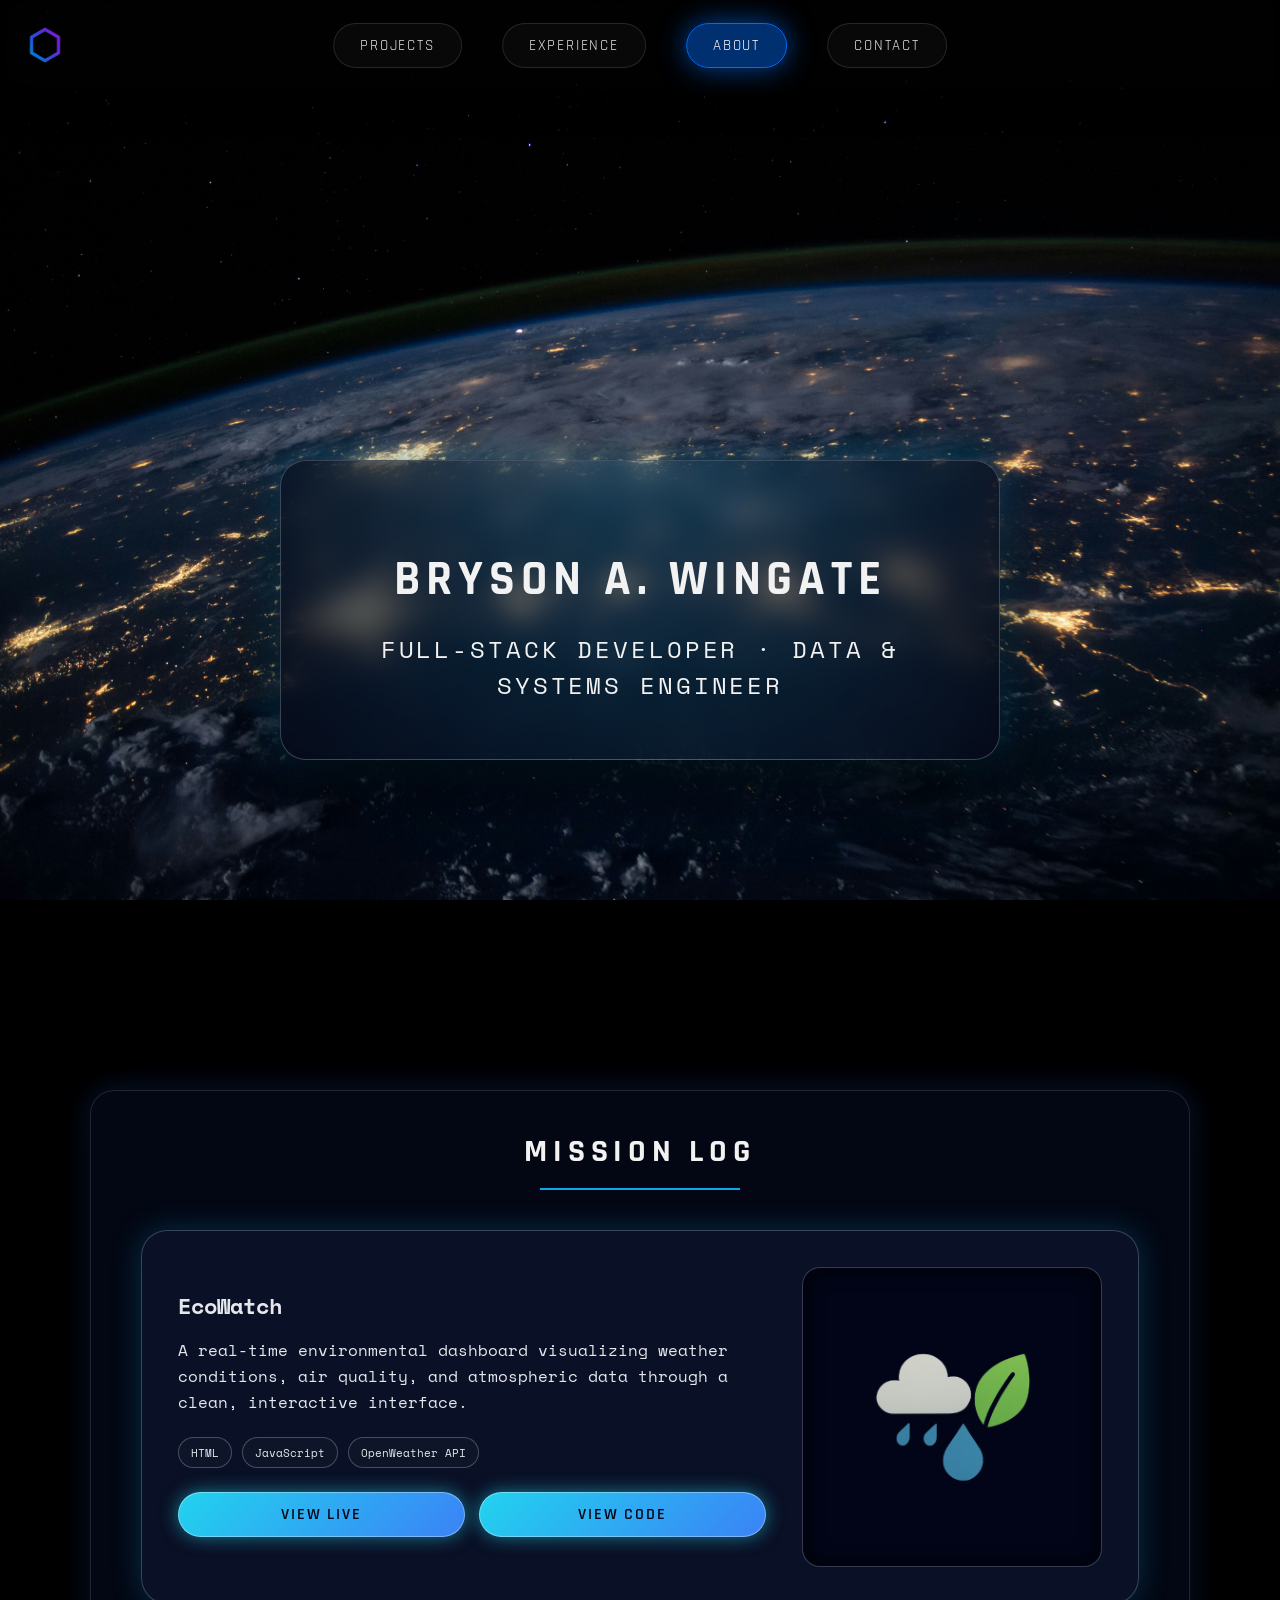
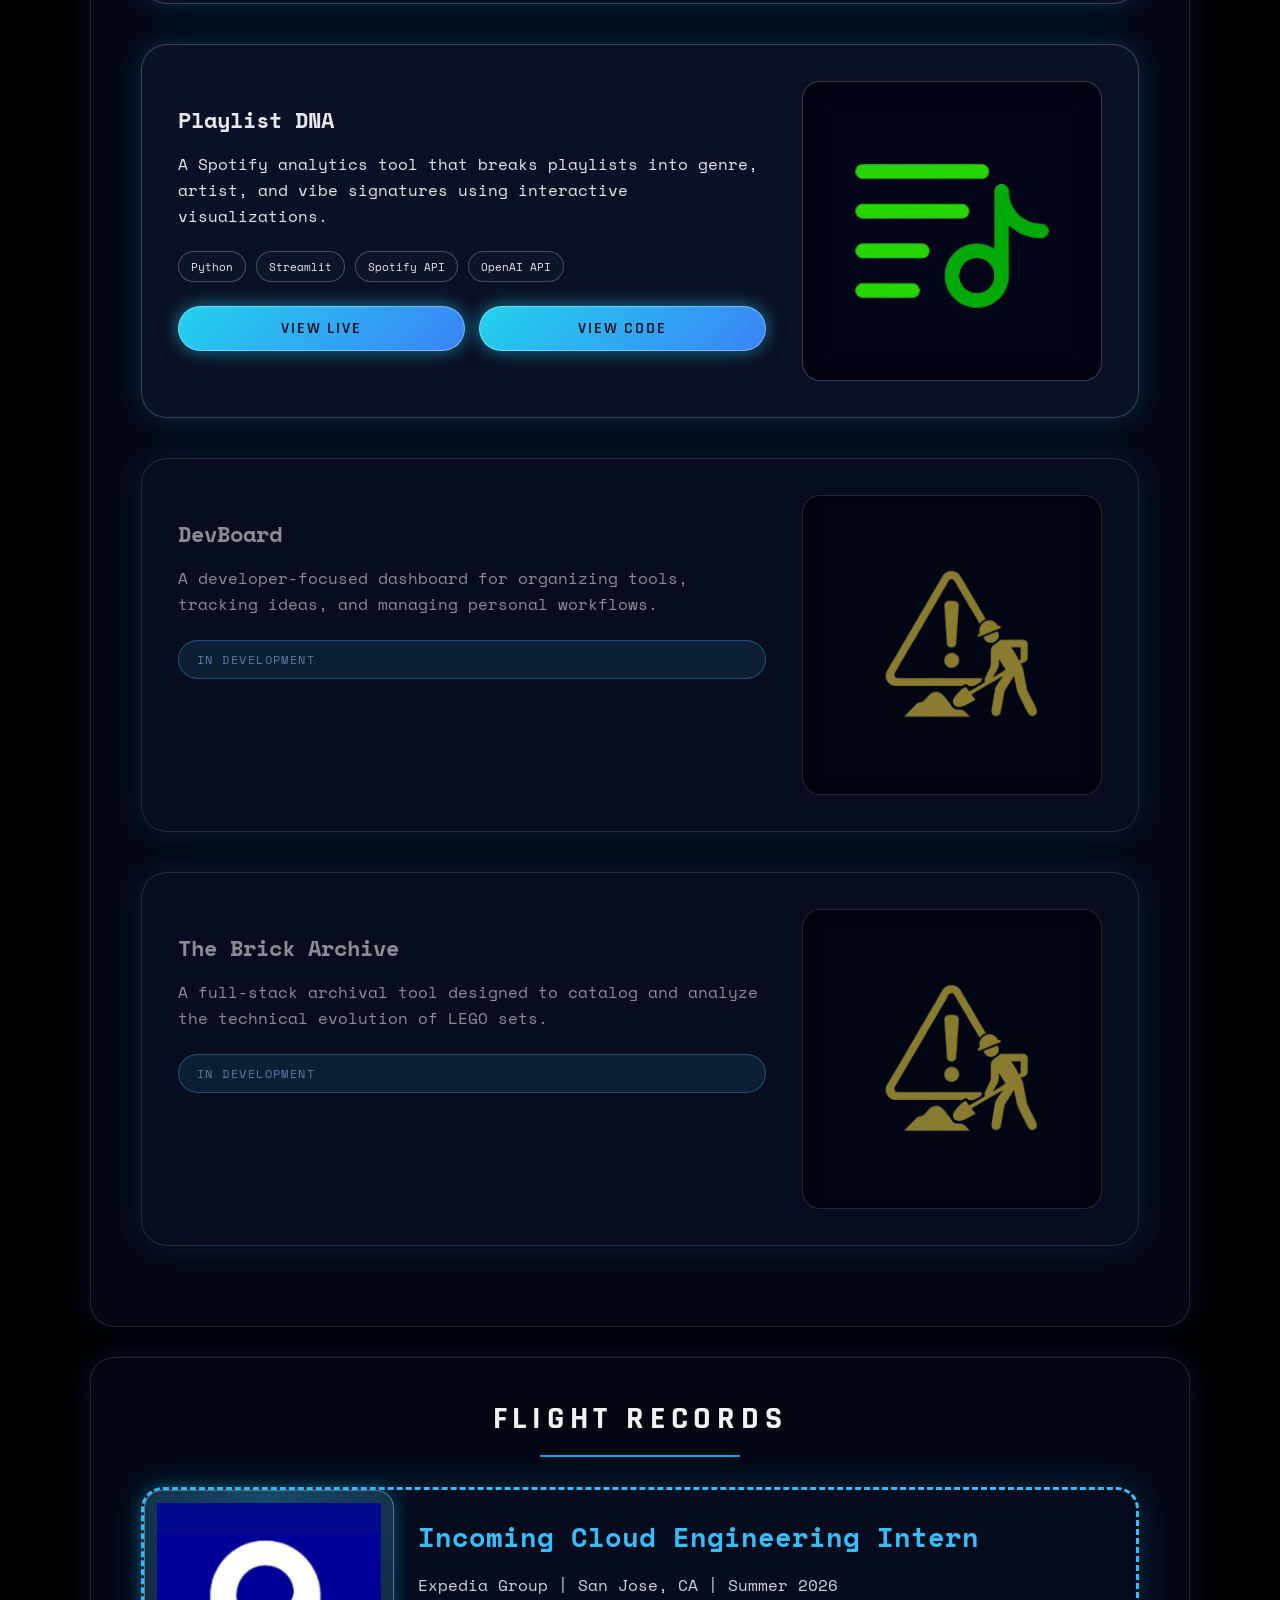
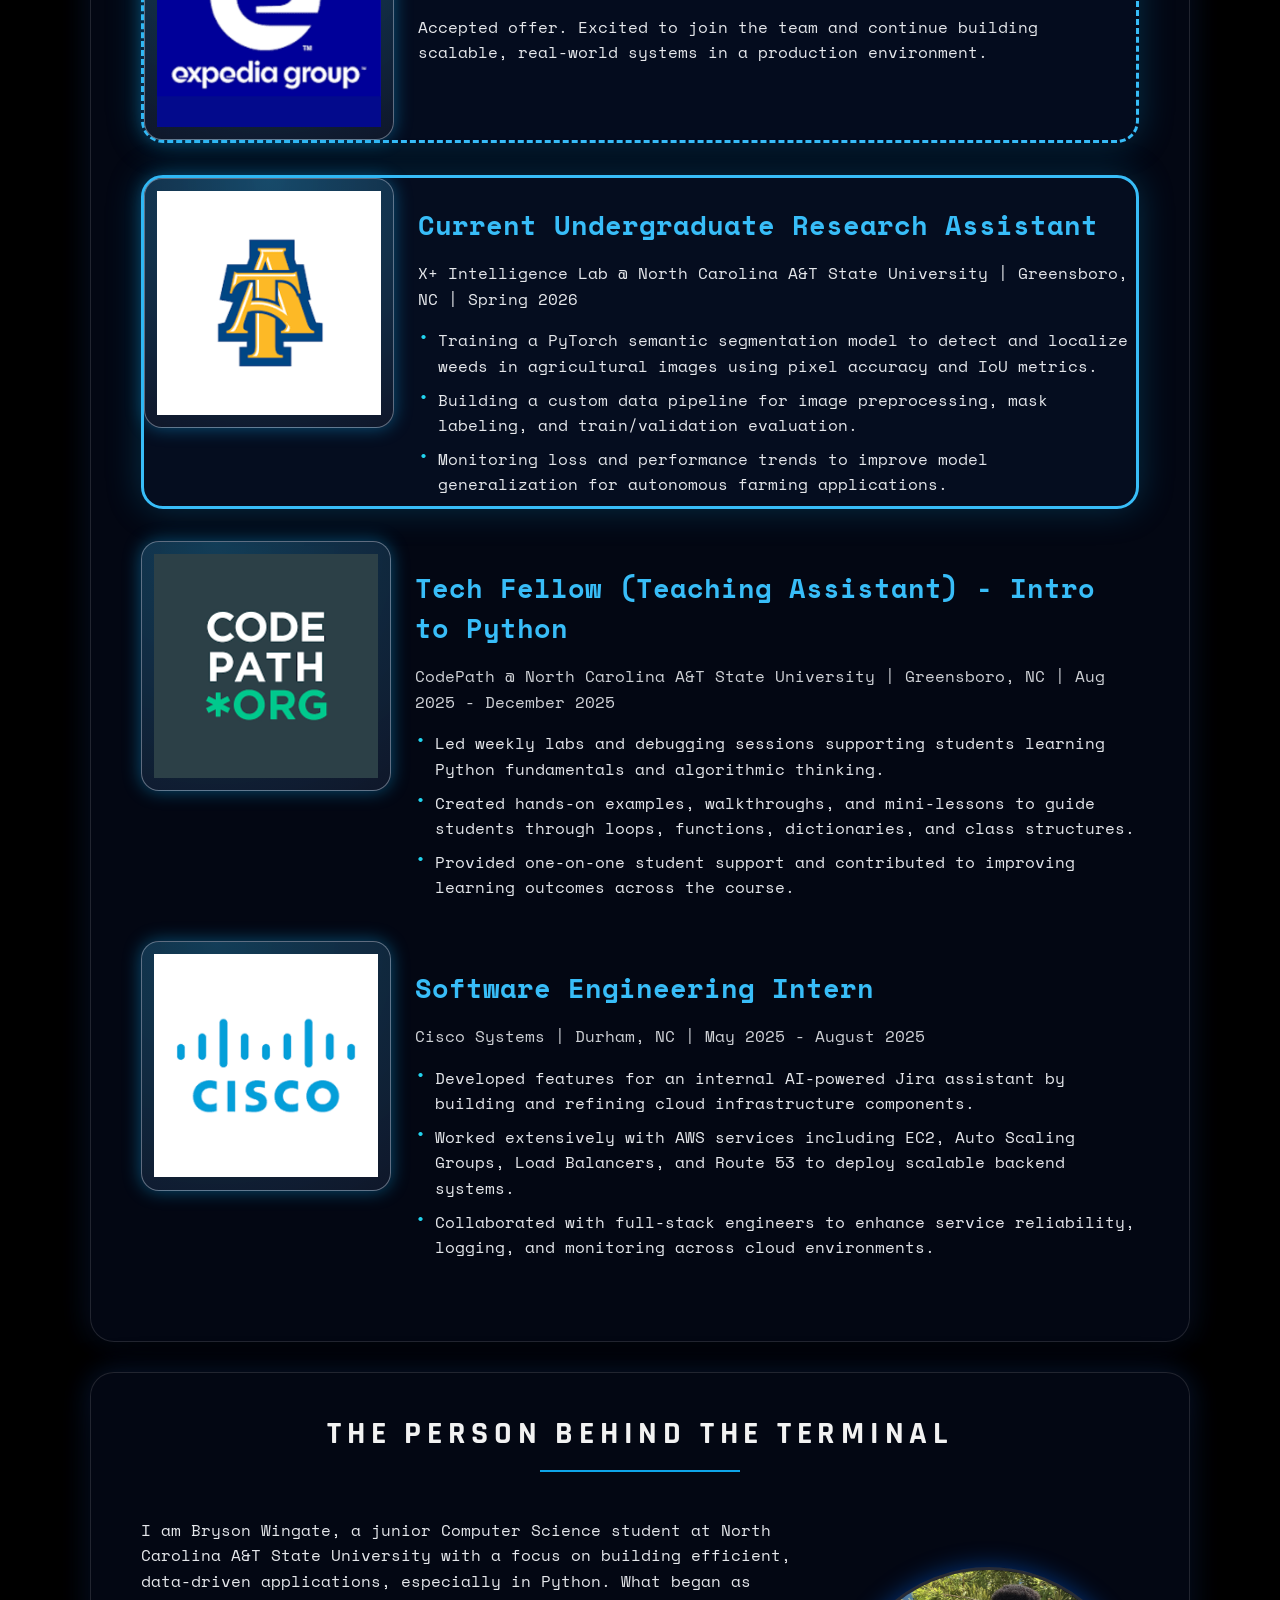
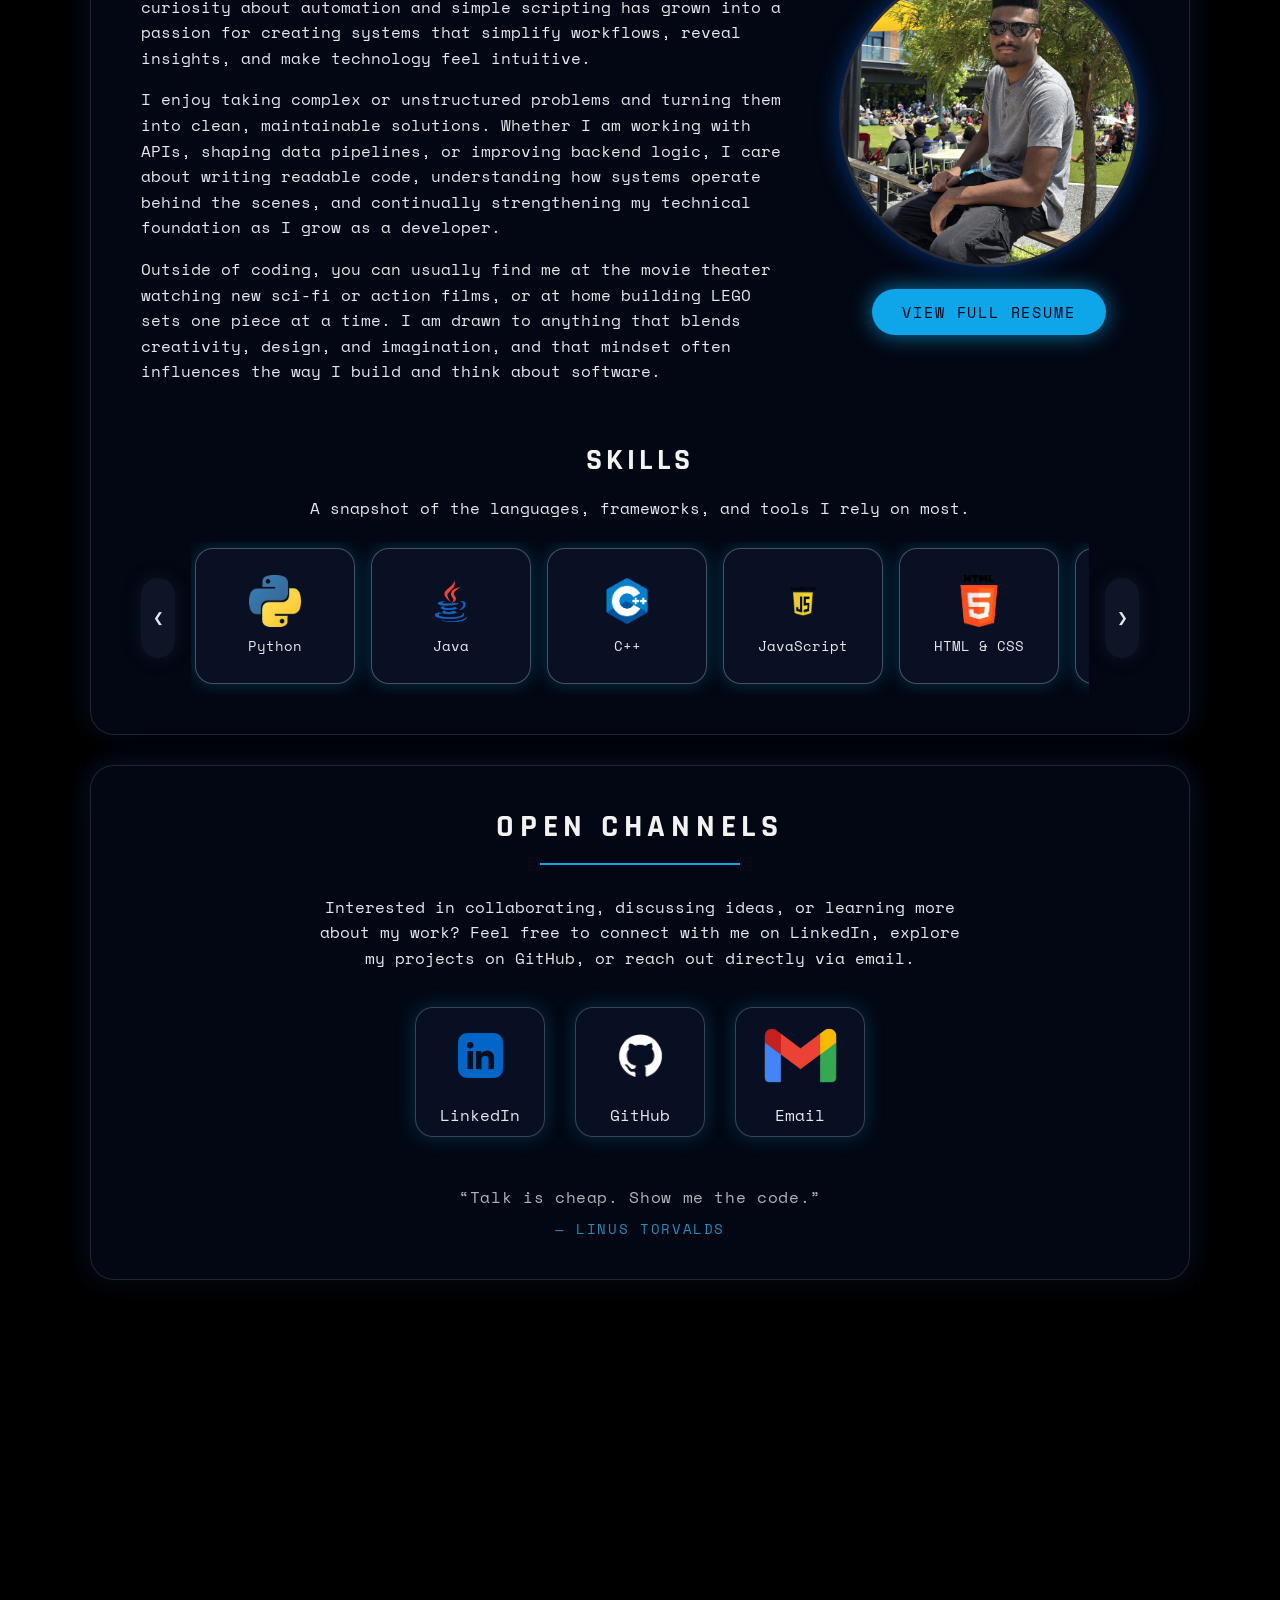
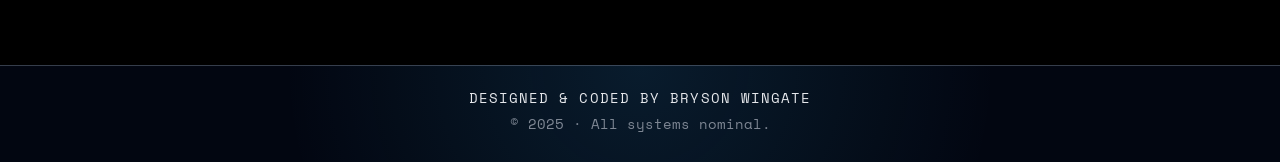
==== commit 22eb5cbb: "Update print statement from 'Hello' to 'Goodbye'" ====
--- a/portfolio-site/index.html
+++ b/portfolio-site/index.html
@@ -131,7 +131,7 @@
             and managing personal workflows.
           </p>
 
-          <div class="project-wip-tag">IN DEVELOPMENT (Spring 2026)</div>
+          <div class="project-wip-tag">IN DEVELOPMENT</div>
         </div>
 
         <div class="project-preview">
@@ -147,7 +147,7 @@
             A full-stack archival tool designed to catalog and analyze the technical evolution of LEGO sets.
           </p>
 
-          <div class="project-wip-tag">IN DEVELOPMENT (Summer 2026)</div>
+          <div class="project-wip-tag">IN DEVELOPMENT</div>
         </div>
 
         <div class="project-preview">
--- a/portfolio-site/styles/main.css
+++ b/portfolio-site/styles/main.css
@@ -2,7 +2,7 @@
  * 1. Global Base & Fixed Background
  * ---------------------------------- */
 * {
-  box-sizing: border-box;
+    box-sizing: border-box;
 }
 
 body, html {
@@ -11,17 +11,8 @@
     font-family: 'Inter', system-ui, sans-serif;
     color: #f2f2f2;
     min-height: 30vh;
-}
-
-body {
-    background-image: url('../assets/main/nasa-image.jpg');
-    background-size: cover;
-    background-attachment: fixed;
-    background-position: center;
-    background-color: #000;
-
-    /* Space for fixed header */
-    padding-top: 80px; /* tweak based on header/logo size */
+    background: #000 url('../assets/main/nasa-image.jpg') center / cover fixed;
+    padding-top: 80px; /* Space for fixed header */
 }
 
 /* Content area */
@@ -34,43 +25,36 @@
 /* ----------------------------------
  * 2. Content Sections
  * ---------------------------------- */
-
 .page-section {
     min-height: 100vh;
 }
+
 .hero-card {
     padding: 48px 56px;
     border-radius: 26px;
-
-    background: radial-gradient(
-        circle at top,
-        rgba(56, 189, 248, 0.18),
-        rgba(5, 10, 25, 0.92)
-    );
-
+    background: radial-gradient(circle at top, rgba(56, 189, 248, 0.18), rgba(5, 10, 25, 0.92));
     border: 1px solid rgba(148, 163, 184, 0.35);
-    box-shadow:
-        0 30px 60px rgba(0, 0, 0, 0.8),
-        0 0 40px rgba(14, 165, 233, 0.35);
-
+    box-shadow: 0 30px 60px rgba(0, 0, 0, 0.8), 0 0 40px rgba(14, 165, 233, 0.35);
     backdrop-filter: blur(14px);
     text-align: center;
     max-width: 720px;
     margin: 0 auto;
 }
 
-
 .hero-section {
     display: flex;
     align-items: center;
     justify-content: center;
     text-align: center;
+}
+
+.hero-section h1, .hero-section h2 {
+    letter-spacing: 0.12em;
 }
 
 .hero-section h1 {
     font-family: 'Rajdhani', sans-serif;
     text-transform: uppercase;
-    letter-spacing: 0.12em;
     font-size: 3rem;
     margin-bottom: 0.5rem;
 }
@@ -78,7 +62,6 @@
 .hero-section h2 {
     font-family: 'Space Mono', monospace;
     text-transform: uppercase;
-    letter-spacing: 0.12em;
     font-size: 1.5rem;
     margin-bottom: 0.5rem;
     font-weight: 300;
@@ -87,33 +70,27 @@
 /* ----------------------------------
  * 3. FIXED HEADER BAR
  * ---------------------------------- */
-
 #dynamic-nav {
     position: fixed;
     top: 0;
     left: 0;
     right: 0;
     z-index: 1000;
-
     backdrop-filter: blur(14px);
-    -webkit-backdrop-filter: blur(14px);
-
     height: 90px;
     padding: 0;
-
     box-shadow: 0 12px 30px rgba(0, 0, 0, 0.9);
 }
 
 /* ----------------------------------
  * 3A. LOGO: PINNED TO VIEWPORT CORNER
  * ---------------------------------- */
-
 .logo-link {
-    position: fixed;          /* pinned to screen, not header content */
+    position: fixed; /* pinned to screen */
     left: 20px;
-    top: 45px;                /* half of 90px header height */
+    top: 45px; /* half of 90px header height */
     transform: translateY(-50%);
-    z-index: 1001;            /* just above header bar */
+    z-index: 1001;
 }
 
 .logo {
@@ -125,32 +102,24 @@
 /* ----------------------------------
  * 3B. HEADER CONTENT CONTAINER
  * ---------------------------------- */
-
 .header-constraint {
     max-width: 1200px;
     width: 100%;
     height: 100%;
     margin: 0 auto;
-
-    /* left padding so centered nav doesn't collide with logo */
-    padding: 0 30px 0 80px; /* top right bottom left */
-
+    padding: 0 30px 0 80px; /* left padding for centered nav */
     display: flex;
     align-items: center;
     justify-content: flex-end; /* hamburger on the right */
-
-    position: relative;        /* needed for nav absolute centering */
 }
 
 /* ----------------------------------
  * 4. NAV LINKS (CENTERED, PILL STYLE)
  * ---------------------------------- */
-
 .nav-links-center {
     position: absolute;
     left: 50%;
     transform: translateX(-50%);
-
     display: flex;
     align-items: center;
     gap: 2.5rem;
@@ -160,35 +129,17 @@
 .nav-links-center a {
     font-family: 'Rajdhani', sans-serif;
     text-transform: uppercase;
-    letter-spacing: 0.12em;
-    position: relative;
     text-decoration: none;
     color: #e6e6e6;
-
-    /* Bigger pill */
     padding: 12px 26px;
     border-radius: 999px;
     background: rgba(15, 15, 15, 0.55);
     border: 1px solid rgba(255, 255, 255, 0.12);
-
     font-size: 0.95rem;
     letter-spacing: 0.12em;
-    text-transform: uppercase;
-
-    transition:
-        color 0.2s ease,
-        background-color 0.2s ease,
-        border-color 0.2s ease,
-        box-shadow 0.2s ease,
-        transform 0.15s ease;
-}
-
-/* no underline effect (pills are the highlight) */
-.nav-links-center a::after {
-    content: none;
-}
-
-/* Hover: pill lights up */
+    transition: color 0.2s ease, background-color 0.2s ease, border-color 0.2s ease, box-shadow 0.2s ease, transform 0.15s ease;
+}
+
 .nav-links-center a:hover {
     color: #ffffff;
     background-color: rgba(0, 107, 246, 0.28);
@@ -197,7 +148,6 @@
     transform: translateY(-2px);
 }
 
-/* Active/current section */
 .nav-links-center a.active {
     color: #ffffff;
     background-color: rgba(0, 107, 246, 0.45);
@@ -208,41 +158,34 @@
 /* ----------------------------------
  * 5. HAMBURGER (RIGHT SIDE)
  * ---------------------------------- */
-
 .hamburger-menu {
     font-size: 1.7rem;
     cursor: pointer;
     color: #fff;
     flex-shrink: 0;
-    display: none;             /* desktop hidden */
-
+    display: none; /* desktop hidden */
     position: absolute;
     right: 30px;
     top: 50%;
     transform: translateY(-50%);
-
-    z-index: 1002;             /* above header bar & logo */
+    z-index: 1002; /* above header bar & logo */
 }
 
 /* ----------------------------------
  * 6. DIM BACKGROUND OVERLAY FOR MOBILE MENU
  * ---------------------------------- */
-
 .menu-overlay {
     position: fixed;
-    top: 90px;                            /* start under the header */
+    top: 90px; /* start under the header */
     left: 0;
     width: 100%;
-    height: calc(100% - 90px);           /* fill rest of screen */
-    background: rgba(0, 0, 0, 0.75);     /* dimness */
+    height: calc(100% - 90px);
+    background: rgba(0, 0, 0, 0.75);
     backdrop-filter: blur(2px);
-    -webkit-backdrop-filter: blur(2px);
-
     opacity: 0;
     visibility: hidden;
     transition: opacity 0.25s ease, visibility 0.25s ease;
-
-    z-index: 500;                        /* BELOW header & pills */
+    z-index: 500; /* BELOW header & pills */
 }
 
 .menu-overlay.active {
@@ -253,72 +196,44 @@
 /* ----------------------------------
  * 7. RESPONSIVE MENU (MOBILE)
  * ---------------------------------- */
-
 @media (max-width: 900px) {
-    /* Override desktop centering when hidden */
     .nav-links-center {
         left: 0;
         transform: translateY(-10px);
-
         display: none;
         opacity: 0;
         transition: opacity 0.25s ease, transform 0.25s ease;
     }
-
     .hamburger-menu {
         display: block;
     }
-
-    /* Fullscreen panel under header (but above overlay) */
     .nav-links-center.active {
         display: flex;
         flex-direction: column;
         gap: 2rem;
-
         position: fixed;
         left: 0;
         top: 500px;
         width: 100%;
         height: calc(100% - 90px);
-
-        background-color: transparent;
-        /* sits inside #dynamic-nav (z=1000), which is above overlay */
-
         justify-content: center;
         align-items: center;
-
         opacity: 1;
         transform: translateY(0);
-    }
-
+        background-color: transparent;
+    }
     .nav-links-center.active a {
         padding: 20px 32px;
         font-size: 1.5rem;
-        border-radius: 999px;
-
-        /* bright, high-contrast pill */
         background: rgba(15, 23, 42, 0.98);
-        border: 1px solid rgba(148, 163, 184, 0.95);
         color: #f9fafb;
         box-shadow: 0 0 30px rgba(37, 99, 235, 0.75);
     }
-    .about-flex {
-        flex-direction: column;
-        text-align: center;
-    }
-
-    .about-photo {
-        width: 160px;
-        height: 160px;
-    }
 }
 
 /* ----------------------------------
  * 8. SECTION PANELS (TRANSPARENT BOXES)
  * ---------------------------------- */
-
-/* Generic box style for non-hero sections */
-/* Glassy panel used by both About + Experience */
 .section-panel {
     max-width: 1100px;
     margin: 30px auto;
@@ -326,32 +241,19 @@
     background: rgba(5, 10, 25, 0.78);
     border-radius: 24px;
     border: 1px solid rgba(255, 255, 255, 0.12);
-    box-shadow:
-        0 24px 50px rgba(0, 0, 0, 0.7),
-        0 0 30px rgba(37, 99, 235, 0.25);
+    box-shadow: 0 24px 50px rgba(0, 0, 0, 0.7), 0 0 30px rgba(37, 99, 235, 0.25);
     backdrop-filter: blur(14px);
 }
-
 
 .section-panel h2 {
     font-family: 'Rajdhani', sans-serif;
-    text-transform: uppercase;
-    letter-spacing: 0.12em;
-    margin-top: 0;
-    margin-bottom: 16px;
     font-size: 2rem;
-}
-
-/* If you add paragraphs/lists later */
-.section-panel p {
-    font-family: 'Space Mono', monospace;
-    font-weight: 400;
-    font-size: 1.05rem;
-    line-height: 1.65;
-    color: #eaeaea;
-}
-.section-panel ul,
-.section-panel li {
+    margin: 0 0 16px;
+}
+
+/* Text styles for paragraphs and lists */
+.section-panel p, .section-panel ul, .section-panel li {
+    font-family: 'Space Mono', monospace;
     font-size: 1rem;
     line-height: 1.6;
     color: #e5e7eb;
@@ -362,14 +264,14 @@
     display: flex;
     align-items: center;
     gap: 40px;
-    padding: 0;           /* no internal padding */
-    margin-top: 30px;     /* similar to .exp-divider gap */
+    margin-top: 30px;
 }
 
 /* ABOUT IMAGE */
 .about-image-wrapper {
     flex-shrink: 0;
 }
+
 .about-title {
     font-family: 'Rajdhani', sans-serif;
     font-size: 2.2rem;
@@ -378,6 +280,7 @@
     letter-spacing: 0.18em;
     margin: 0 0 10px;
 }
+
 .abs-divider {
     width: 200px;
     height: 2px;
@@ -397,7 +300,6 @@
 /* ABOUT TEXT */
 .about-text {
     flex: 1;
-    text-align: left; /* optional; remove if you want left-aligned text */
 }
 
 .about-text h2 {
@@ -405,6 +307,7 @@
     font-size: 2.4rem;
     margin-bottom: 20px;
 }
+
 .about-resume-wrap {
     margin-top: 24px;
     display: flex;
@@ -418,14 +321,11 @@
     font-size: 0.95rem;
     text-transform: uppercase;
     letter-spacing: 0.12em;
-
     background: #0ea5e9;
     color: #020617;
     text-decoration: none;
-
     border-radius: 999px;
     box-shadow: 0 0 22px rgba(14,165,233,0.7);
-
     transition: 0.2s ease;
 }
 
@@ -434,6 +334,7 @@
     box-shadow: 0 0 28px rgba(56,189,248,0.7);
     background: #38bdf8;
 }
+
 .about-side {
     display: flex;
     flex-direction: column;
@@ -447,9 +348,34 @@
     display: flex;
     justify-content: center;
 }
+@media (max-width: 900px) {
+    .about-flex {
+        flex-direction: column;
+        align-items: center;
+        gap: 24px;
+    }
+
+    .about-text {
+        width: 100%;
+    }
+
+    .about-side {
+        width: 100%;
+        align-items: center;
+    }
+
+    .about-photo {
+        width: 200px;
+        height: 200px;
+    }
+
+    .side-resume {
+        width: 100%;
+        justify-content: center;
+    }
+}
 
 /* ===== ABOUT → SKILLS CAROUSEL ===== */
-
 .about-skills {
     margin-top: 40px;
     text-align: center;
@@ -503,17 +429,14 @@
 .skill-icon-card {
     scroll-snap-align: center;
     flex: 0 0 160px;
-
     background: rgba(11, 18, 40, 0.85);
     border: 1px solid rgba(148, 163, 184, 0.45);
     border-radius: 18px;
     padding: 16px 14px;
-
-    display: flex;
-    flex-direction: column;        /* ⬅️ stack icon above text */
+    display: flex;
+    flex-direction: column;
     align-items: center;
     justify-content: center;
-
     box-shadow: 0 0 18px rgba(14,165,233,0.28);
     transition: 0.22s ease;
 }
@@ -551,7 +474,6 @@
     display: flex;
     align-items: center;
     justify-content: center;
-
     box-shadow: 0 0 16px rgba(15,23,42,0.9);
     cursor: pointer;
     transition: 0.18s ease;
@@ -562,36 +484,15 @@
     box-shadow: 0 0 24px rgba(14,165,233,0.7);
 }
 
-@media (max-width: 900px) {
-    .skills-carousel {
-        gap: 8px;
-    }
-
-    .skills-arrow {
-        width: 30px;
-        height: 70px;
-        font-size: 0.9rem;   /* slightly smaller on mobile */
-    }
-
-    .skills-track {
-        padding-inline: 2px;
-    }
-
-    .skill-icon-card {
-        flex: 0 0 150px;
-    }
-}
-
-
-
-/* EXPERIENCE SECTION */
-
+/* ----------------------------------
+ * EXPERIENCE SECTION
+ * ---------------------------------- */
 .experience-panel {
     max-width: 1100px;
     margin: 30px auto;
 }
 
-/* Title and divider – same energy as About header */
+/* Title and divider */
 .exp-title {
     font-family: 'Rajdhani', sans-serif;
     font-size: 2.2rem;
@@ -616,7 +517,6 @@
     margin-bottom: 32px;
 }
 
-/* Logo card */
 .exp-logo-box {
     width: 250px;
     height: 250px;
@@ -641,22 +541,25 @@
     flex: 1;
 }
 
+.exp-role, .exp-meta {
+    font-family: 'Space Mono', monospace;
+}
+
 /* Role + meta */
 .exp-role {
-    font-family: 'Space Mono', monospace;
-    font-size: 1.2rem;
-    color: #e5e7eb;
-    margin: 0 0 4px;
+    font-size: 1.7rem;
+    font-weight: 600;
+    color: #38bdf8;
+    margin-bottom: 8px;
 }
 
 .exp-meta {
-    font-family: 'Space Mono', monospace;
-    font-size: 0.9rem;
-    color: #9ca3af;
-    margin: 0 0 10px;
-}
-
-/* Bullets, properly aligned */
+    font-size: 1.05rem;
+    color: #e7e7eb;
+    opacity: 0.9;
+}
+
+/* Bullets */
 .exp-bullets {
     list-style: none;
     padding-left: 0;
@@ -669,7 +572,7 @@
 
 .exp-bullets li {
     position: relative;
-    padding-left: 20px;     /* space for bullet */
+    padding-left: 20px; /* space for bullet */
     margin-bottom: 8px;
 }
 
@@ -683,77 +586,38 @@
     line-height: 1;
 }
 
-
 /* ===== EXPERIENCE → MOBILE CARD LAYOUT ===== */
 @media (max-width: 900px) {
-
-  .experience-panel {
-      padding: 24px 18px;
-  }
-
-  /* Full card for each experience */
-  .experience-item {
-      flex-direction: column;
-      align-items: stretch;
-      gap: 0;
-      margin-bottom: 28px;
-      padding: 0;
-
-      background: rgba(11, 18, 40, 0.96);
-      border-radius: 24px;
-      border: 1px solid rgba(148, 163, 184, 0.35);
-      box-shadow: 0 18px 35px rgba(0, 0, 0, 0.7);
-
-      overflow: hidden; /* clip image to rounded corners */
-  }
-
-  /* Logo block behaves like the header image of the card */
-  .exp-logo-box {
-      width: 100%;
-      max-width: none;
-      height: 160px;
-      margin: 0;
-
-      border-radius: 0;
-      border: none;
-      box-shadow: none;
-
-      background: radial-gradient(circle at 30% 0%, rgba(56,189,248,0.25), rgba(15,23,42,1));
-      display: flex;
-      align-items: center;
-      justify-content: center;
-  }
-
-  .exp-logo {
-      width: 70%;
-      height: 70%;
-      object-fit: contain;
-  }
-
-  /* Text content lives under the “image” in the same card */
-  .exp-content {
-      width: 100%;
-      padding: 18px 18px 20px;
-      text-align: left;
-  }
-
-  .exp-role {
-      font-size: 1.05rem;
-      margin-bottom: 4px;
-  }
-
-  .exp-meta {
-      font-size: 0.85rem;
-      margin-bottom: 10px;
-  }
-
-  .exp-bullets {
-      margin-top: 8px;
-  }
-}
-
-
-/* Title */
+    .experience-panel {
+        padding: 24px 18px;
+    }
+    .experience-item {
+        flex-direction: column;
+        align-items: stretch;
+        margin-bottom: 28px;
+        padding: 0;
+        background: rgba(11, 18, 40, 0.96);
+        border-radius: 24px;
+        border: 1px solid rgba(148, 163, 184, 0.35);
+        box-shadow: 0 18px 35px rgba(0, 0, 0, 0.7);
+    }
+    .exp-logo-box {
+        width: 100%;
+        height: 160px;
+        margin: 0;
+        border-radius: 0;
+        border: none;
+        box-shadow: none;
+    }
+    .exp-content {
+        padding: 18px 18px 20px;
+        text-align: left;
+    }
+}
+
+/* ----------------------------------
+ * CONTACT SECTION
+ * ---------------------------------- */
 .contact-title {
     text-align: center;
     font-family: 'Rajdhani', sans-serif;
@@ -770,13 +634,11 @@
     background: #0ea5e9;
 }
 
-/* Grid of contact icons */
 .contact-grid {
     display: flex;
     justify-content: center;
     gap: 30px;
     flex-wrap: wrap;
-
 }
 
 /* Icon cards */
@@ -787,20 +649,16 @@
     background: rgba(11, 18, 40, 0.8);
     border: 1px solid rgba(148, 163, 184, 0.35);
     box-shadow: 0 0 20px rgba(14,165,233,0.25);
-
     display: flex;
     flex-direction: column;
     align-items: center;
     justify-content: center;
-
     text-decoration: none;
     color: #e5e7eb;
     font-family: 'Space Mono', monospace;
-
     transition: 0.25s ease;
 }
 
-/* Icons inside cards */
 .contact-icon {
     width: 75px;
     height: 75px;
@@ -816,18 +674,10 @@
     background: rgba(15, 23, 42, 0.92);
 }
 
-/* Responsive stacking */
-@media (max-width: 900px) {
-    .contact-card {
-        width: 140px;
-        height: 140px;
-    }
-}
 .contact-subtitle {
     max-width: 640px;
     margin: 0 auto 36px;
     text-align: center;
-
     font-family: 'Space Mono', monospace;
     font-size: 0.95rem;
     line-height: 1.65;
@@ -841,55 +691,33 @@
     letter-spacing: 0.12em;
     text-transform: uppercase;
 }
+
 .contact-quote {
     margin-top: 48px;
     text-align: center;
-
     font-family: 'Space Mono', monospace;
     font-size: 1rem;
     letter-spacing: 0.04em;
-
     color: rgba(229, 231, 235, 0.85);
-
     opacity: 0.9;
 }
 
-/* Author styling */
 .contact-quote-author {
     display: block;
     margin-top: 10px;
-
     font-size: 0.85rem;
     letter-spacing: 0.12em;
     text-transform: uppercase;
-
     color: rgba(56, 189, 248, 0.8);
 }
-.contact-quote::before {
-    content: "";
-    display: block;
-    width: 120px;
-    height: 2px;
-    margin: 0 auto 28px;
-
-    background: linear-gradient(
-        to right,
-        transparent,
-        rgba(56,189,248,0.9),
-        transparent
-    );
-}
-/* =======================
+
+/* ----------------------------------
  * FOOTER
- * ======================= */
-
+ * ---------------------------------- */
 .site-footer {
     border-top: 1px solid rgba(148, 163, 184, 0.35);
-    background:
-        radial-gradient(circle at 50% 0%, rgba(56,189,248,0.12), transparent 55%),
-        rgba(3, 7, 18, 0.96);
+    background: radial-gradient(circle at 50% 0%, rgba(56,189,248,0.12), transparent 55%), rgba(3, 7, 18, 0.96);
     padding: 22px 0 28px;
-    margin-top: 0; /* don't force extra gap */
 }
 
 .footer-inner {
@@ -911,10 +739,9 @@
     opacity: 0.8;
 }
 
-/* =======================
+/* ----------------------------------
  * PROJECTS (VERTICAL PANELS)
- * ======================= */
-
+ * ---------------------------------- */
 .projects-title {
     font-family: 'Rajdhani', sans-serif;
     text-align: center;
@@ -936,12 +763,10 @@
     gap: 36px;
     margin-bottom: 40px;
     padding: 36px;
-
     border-radius: 26px;
     background: rgba(11, 18, 40, 0.92);
     border: 1px solid rgba(148, 163, 184, 0.35);
     box-shadow: 0 0 30px rgba(14,165,233,0.25);
-
     transition: 0.25s ease;
 }
 
@@ -984,7 +809,6 @@
     font-size: 0.7rem;
     padding: 6px 12px;
     border-radius: 999px;
-
     background: rgba(15, 23, 42, 0.9);
     border: 1px solid rgba(148, 163, 184, 0.4);
     color: #e5e7eb;
@@ -992,62 +816,44 @@
 
 /* Action buttons */
 .project-actions {
-  display: flex;
-  gap: 14px;
-  margin-top: 16px;
+    display: flex;
+    gap: 14px;
+    margin-top: 16px;
 }
 
 .project-btn {
-  flex: 1;
-  text-align: center;
-
-  font-family: 'Rajdhani', sans-serif;
-  font-weight: 600;
-  letter-spacing: 0.12em;
-  text-transform: uppercase;
-
-  padding: 12px 0;
-  border-radius: 999px;
-
-  text-decoration: none;
-  color: #020617;
-
-  background: linear-gradient(
-    135deg,
-    #22d3ee,
-    #3b82f6
-  );
-
-  box-shadow:
-    0 0 18px rgba(34, 211, 238, 0.55),
-    inset 0 0 0 1px rgba(255,255,255,0.35);
-
-  transition:
-    transform 0.2s ease,
-    box-shadow 0.2s ease;
+    flex: 1;
+    text-align: center;
+    font-family: 'Rajdhani', sans-serif;
+    font-weight: 600;
+    letter-spacing: 0.12em;
+    text-transform: uppercase;
+    padding: 12px 0;
+    border-radius: 999px;
+    text-decoration: none;
+    color: #020617;
+    background: linear-gradient(135deg, #22d3ee, #3b82f6);
+    box-shadow: 0 0 18px rgba(34, 211, 238, 0.55), inset 0 0 0 1px rgba(255,255,255,0.35);
+    transition: transform 0.2s ease, box-shadow 0.2s ease;
 }
 
 .project-btn:hover {
-  transform: translateY(-3px);
-  box-shadow:
-    0 0 28px rgba(34, 211, 238, 0.85),
-    0 0 12px rgba(59, 130, 246, 0.6);
+    transform: translateY(-3px);
+    box-shadow: 0 0 28px rgba(34, 211, 238, 0.85), 0 0 12px rgba(59, 130, 246, 0.6);
 }
 
 /* Right preview image */
 .project-preview {
     width: 300px;
     height: 300px;
-
     border-radius: 18px;
     overflow: hidden;
-
     background: rgba(2, 6, 23, 0.95);
     border: 1px solid rgba(148, 163, 184, 0.35);
     box-shadow: inset 0 0 20px rgba(0,0,0,0.8);
     display: flex;
-    align-items: center;      /* vertical centering */
-    justify-content: center;  /* horizontal centering */
+    align-items: center; /* vertical centering */
+    justify-content: center; /* horizontal centering */
 }
 
 .project-preview img {
@@ -1067,7 +873,6 @@
     letter-spacing: 0.12em;
     padding: 10px 18px;
     border-radius: 999px;
-
     background: rgba(56,189,248,0.18);
     border: 1px solid rgba(56,189,248,0.6);
     color: #93c5fd;
@@ -1078,7 +883,6 @@
     display: flex;
     align-items: center;
     justify-content: center;
-
     font-family: 'Space Mono', monospace;
     font-size: 0.8rem;
     color: #9ca3af;
@@ -1092,78 +896,52 @@
         padding: 26px;
         gap: 22px;
     }
-
     .project-preview {
         width: 100%;
         height: 100%;
     }
     .project-preview img {
-    width: 75%;
-    height: 75%;
-    object-fit: cover;
-}
-}
-.project-row {
-  text-decoration: none;
-  color: inherit;
-}
-
-/* Incoming experience wrapper */
+        width: 75%;
+        height: 75%;
+    }
+    .project-row {
+        text-decoration: none;
+        color: inherit;
+    }
+}
+
+/* Incoming and current experience wrappers */
+.incoming-experience, .current-experience {
+    border-radius: 22px;
+    background: rgba(6, 15, 35, 0.75);
+    box-shadow: 0 0 35px rgba(14, 165, 233, 0.25);
+}
+
 .incoming-experience {
-    border-radius: 22px;
-  border: 3px dashed rgba(56, 189, 248, 1);
-  background: rgba(6, 15, 35, 0.75);
-  box-shadow: 0 0 28px rgba(14, 165, 233, 0.25);
-}
-/* Logo variant */
-.incoming-logo {
-  background: radial-gradient(
-    circle at top,
-    rgba(56,189,248,0.35),
-    rgba(15,23,42,1)
-  );
-}
-.incoming-note {
-  margin-top: 10px;
-  font-family: 'Space Mono', monospace;
-  font-size: 0.95rem;
-  color: #cbd5f5;
-  line-height: 1.6;
-}
-.incoming-role {
+    border: 3px dashed rgba(56, 189, 248, 1);
+}
+
+.current-experience {
+    border: 3px solid rgba(56, 189, 248, 1);
+}
+
+.incoming-logo, .current-logo {
+    background: radial-gradient(circle at top, rgba(56,189,248,0.35), rgba(15,23,42,1));
+}
+
+.incoming-note, .current-role {
+    font-family: 'Space Mono', monospace;
+    color: #cbd5f5;
+}
+
+.incoming-role, .current-role {
     font-size: 1.7rem;
     font-weight: 600;
     color: #38bdf8;
     margin-bottom: 8px;
 }
 
-.incoming-meta {
-    font-size: 1.05rem;
-    color: #e5e7eb;
-    opacity: 0.9;
-}
-
-/* Incoming experience wrapper */
-.current-experience {
-    border-radius: 22px;
-  border: 3px solid rgba(56, 189, 248, 1);
-  background: rgba(6, 15, 35, 0.75);
-  box-shadow: 0 0 35px rgba(14, 165, 233, 0.25);
-}
-/* Logo variant */
-.current-logo {
-  background: radial-gradient(
-    circle at top,
-    rgba(56,189,248,0.35),
-    rgba(15,23,42,1)
-  );
-}
-.current-role {
-    font-size: 1.7rem;
-    font-weight: 600;
-    color: #38bdf8;
-    margin-bottom: 8px;
-}
+/* Experience bullets */
 .current-bullets {
     list-style: none;
     padding-left: 0;
@@ -1176,7 +954,7 @@
 
 .current-bullets li {
     position: relative;
-    padding-left: 20px;     /* space for bullet */
+    padding-left: 20px; /* space for bullet */
     margin-bottom: 8px;
 }
 
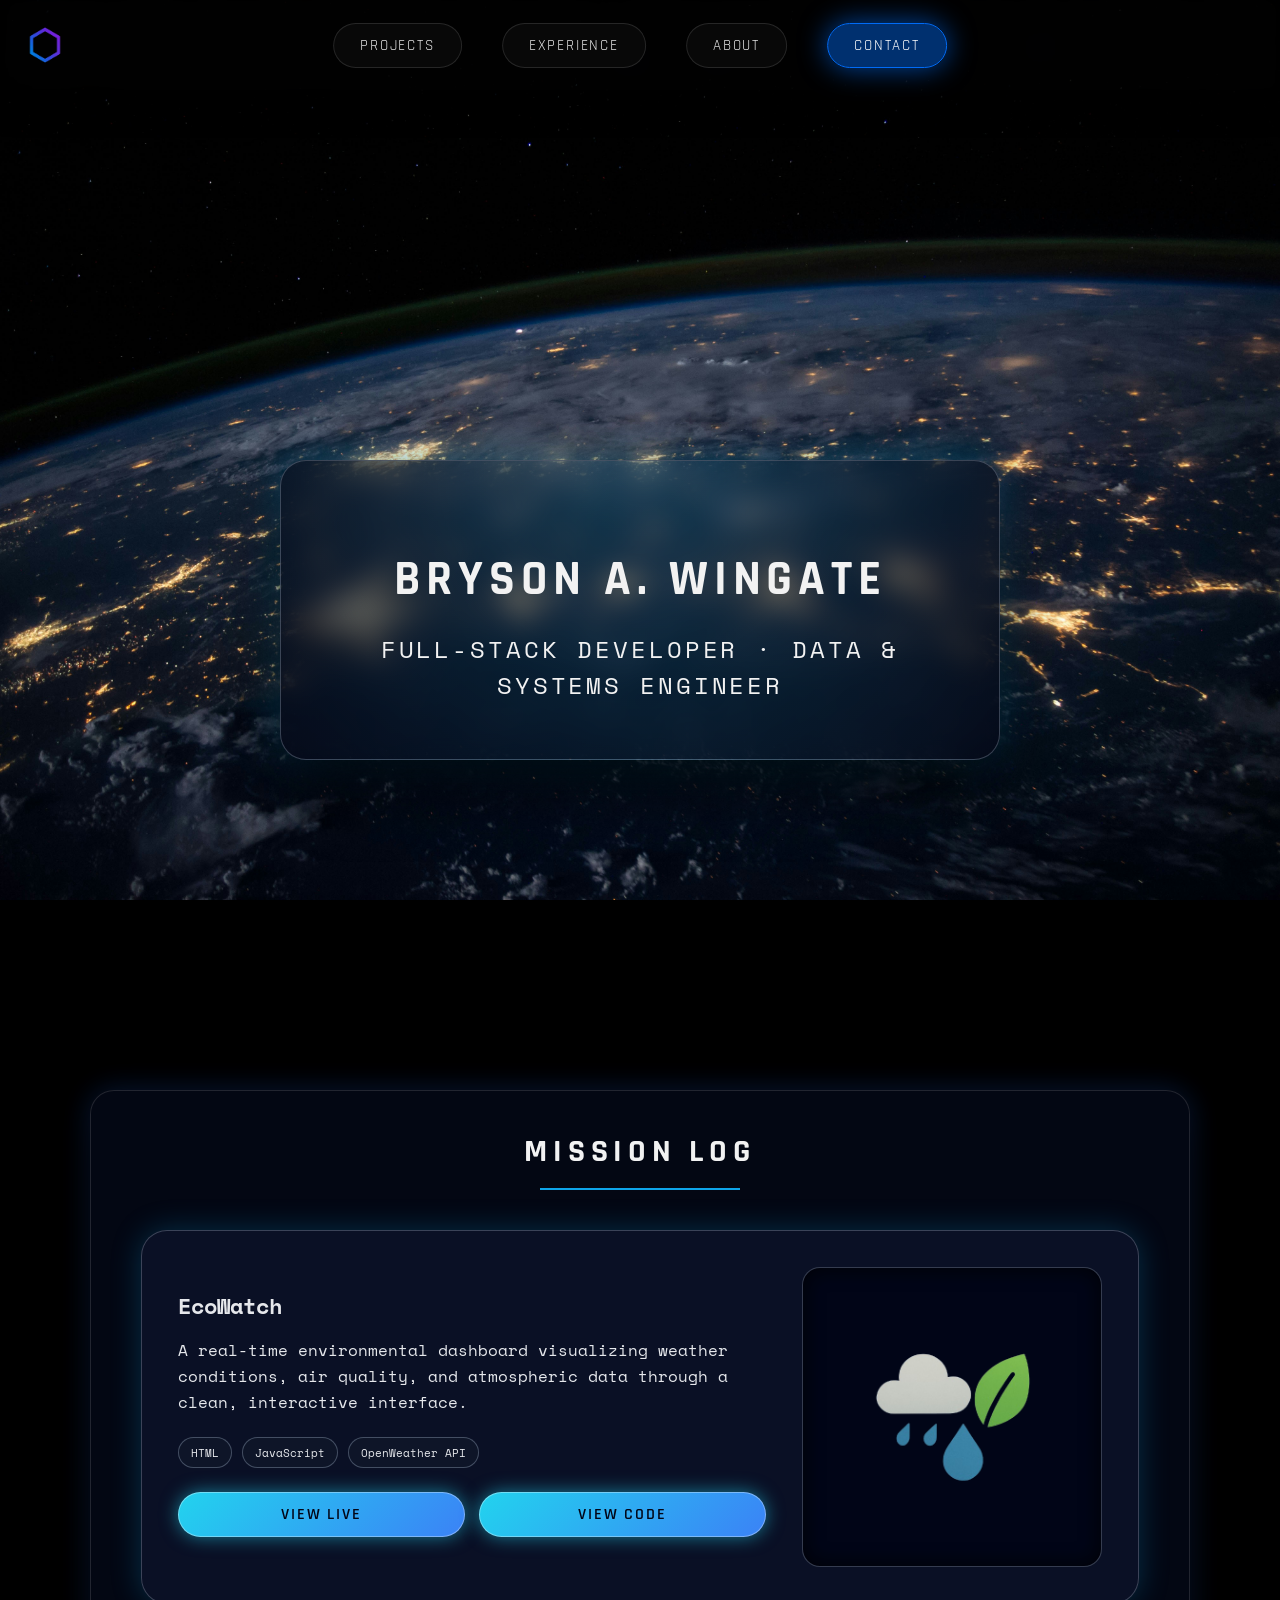
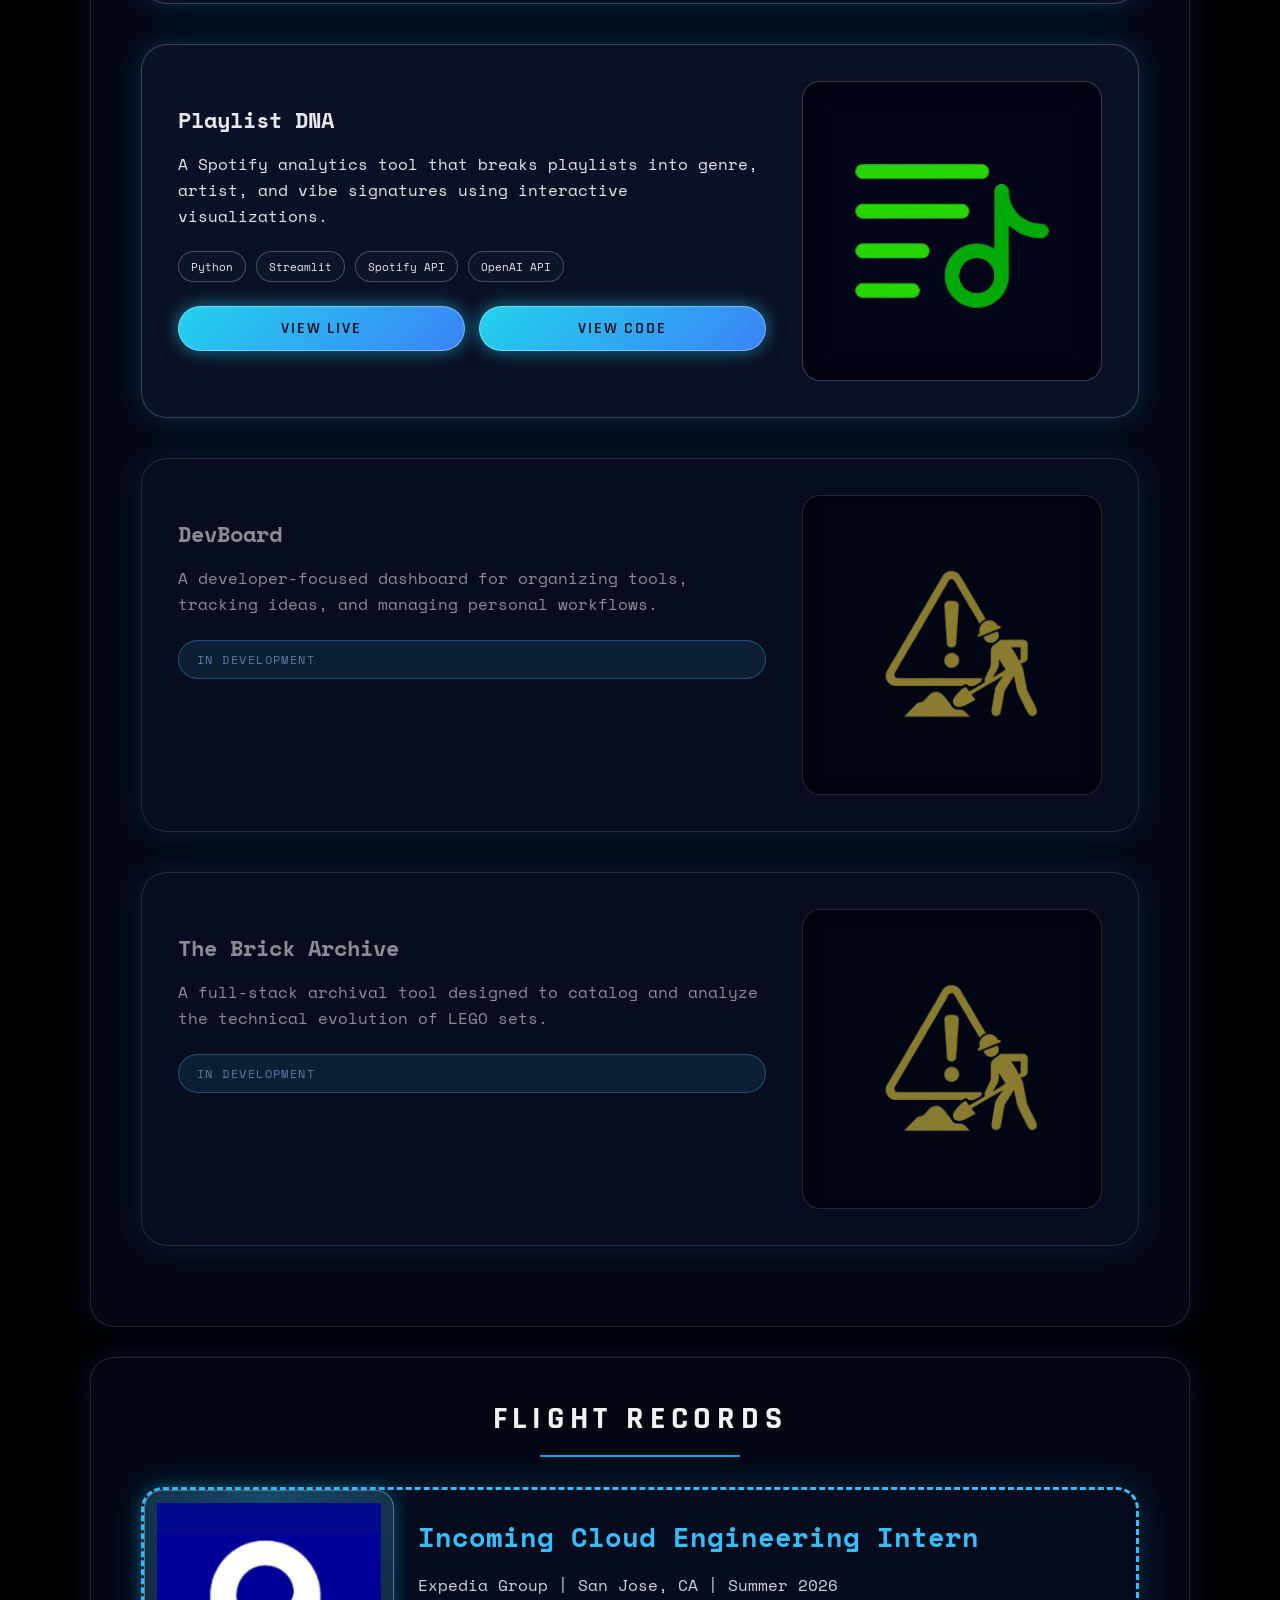
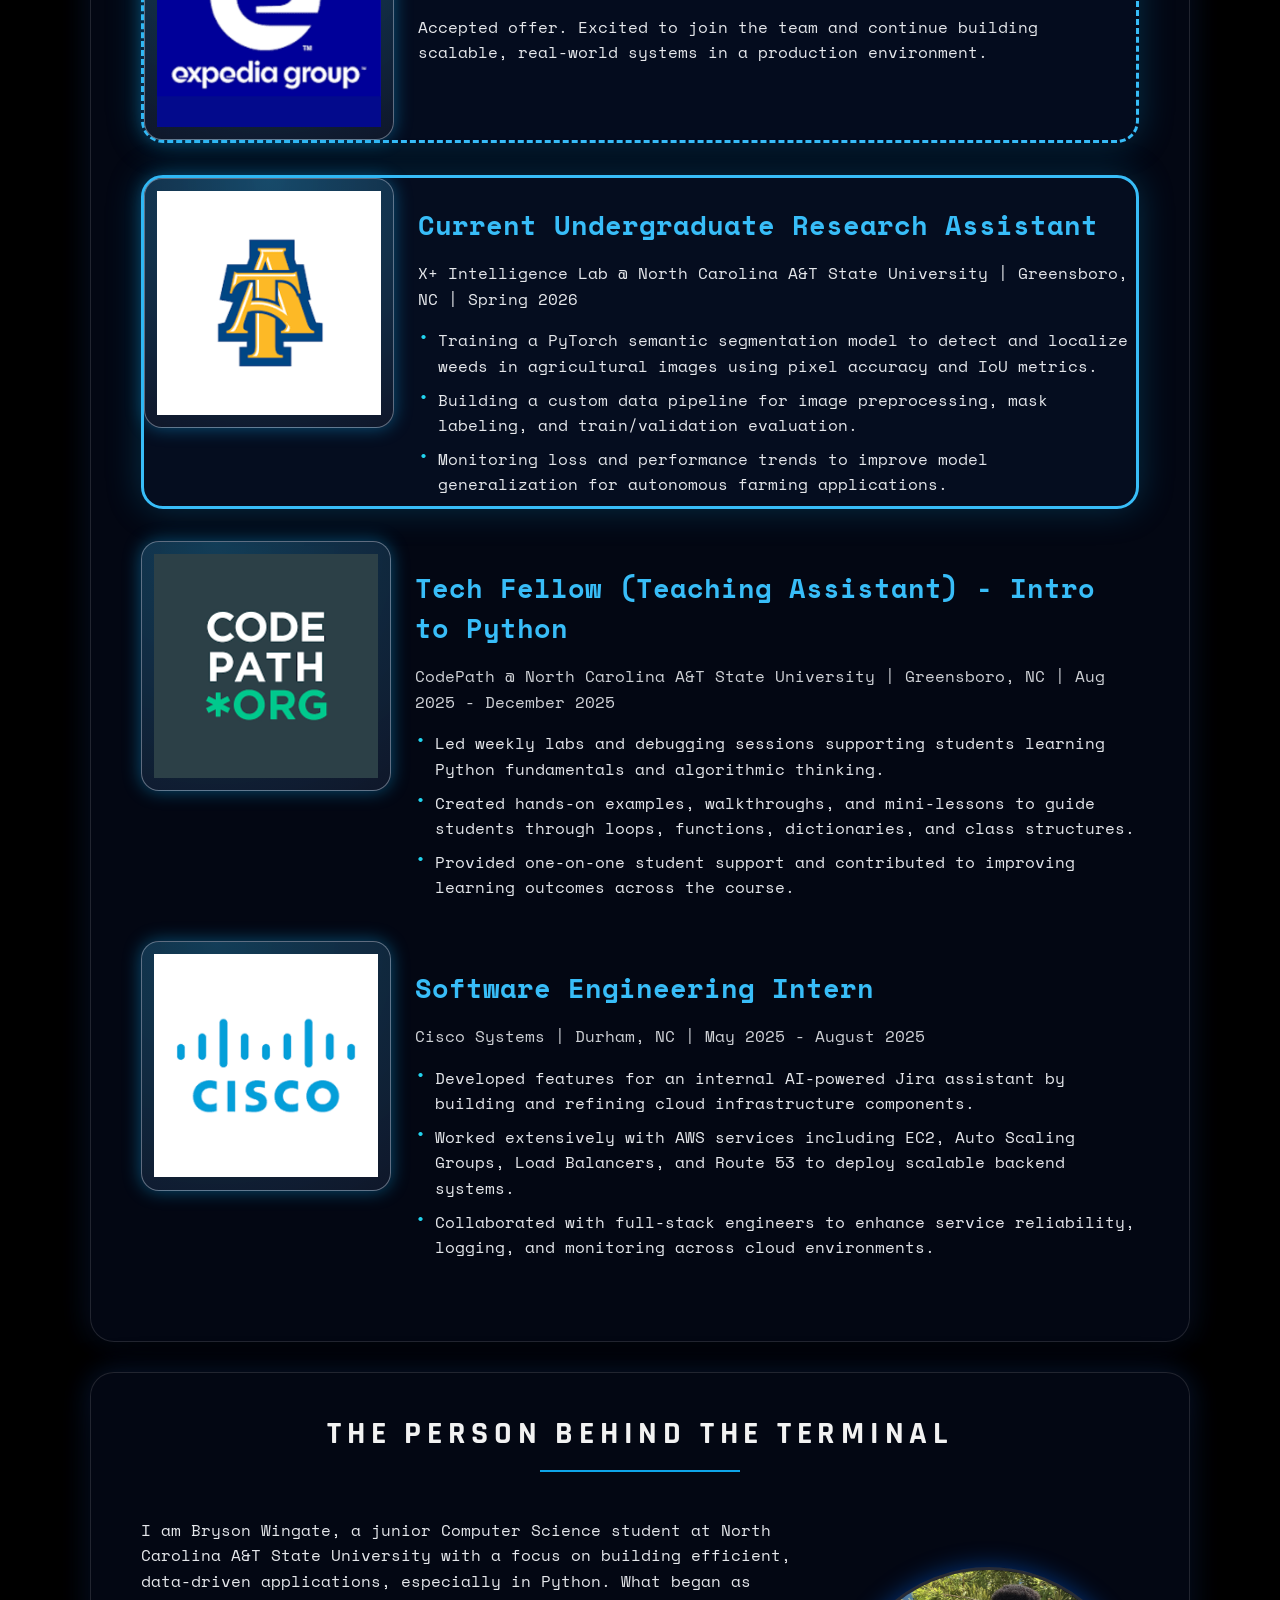
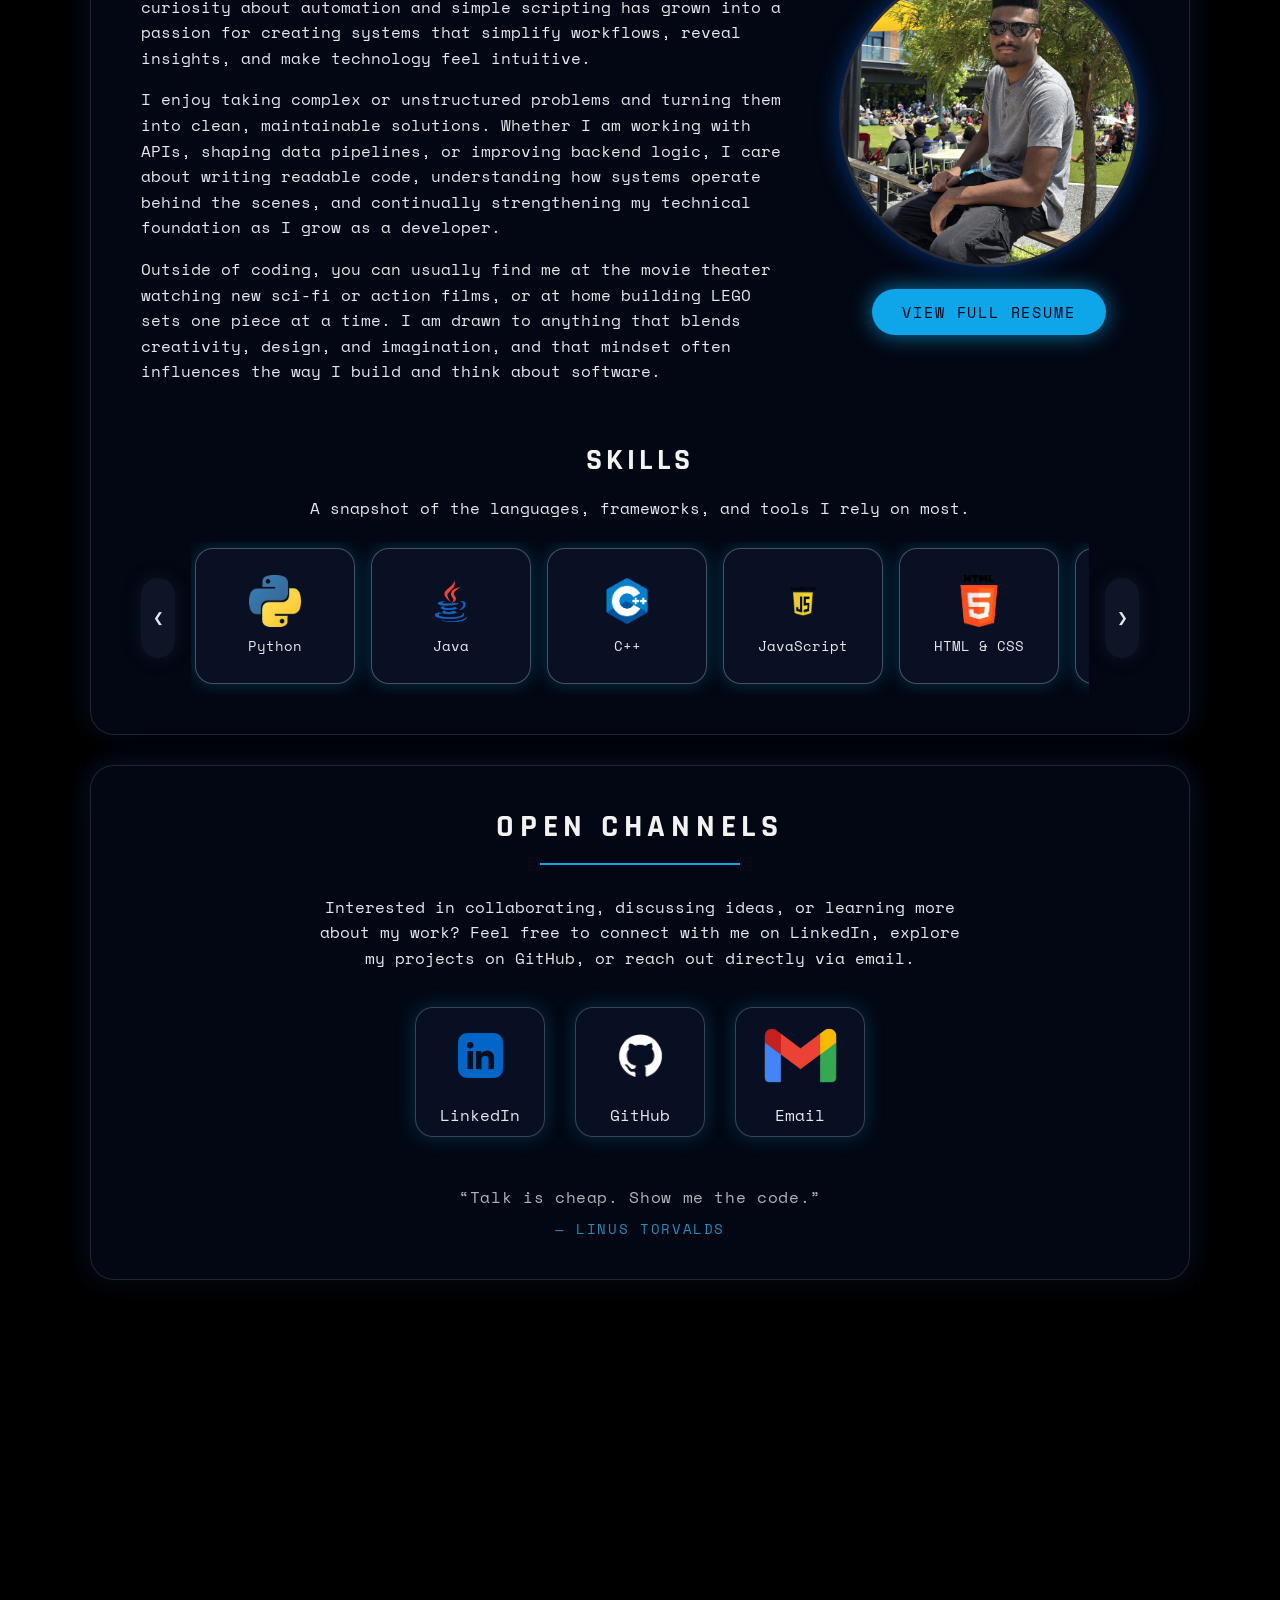
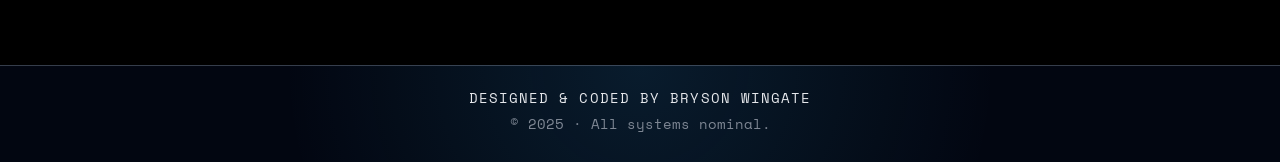
==== commit f6cf2928: "Update fmt.Println message from 'Hello' to 'Goodbye'" ====
--- a/portfolio-site/index.html
+++ b/portfolio-site/index.html
@@ -62,7 +62,8 @@
       <div class="projects-divider"></div>
 
       <!-- PROJECT 1 -->
-      <div class="project-row clickable" data-href="projects/ecowatch.html">
+        <div class="project-row clickable">
+      <!--<div class="project-row clickable" data-href="projects/ecowatch.html" -->
         <div class="project-info">
           <h3 class="project-name">EcoWatch</h3>
           <p class="project-desc">
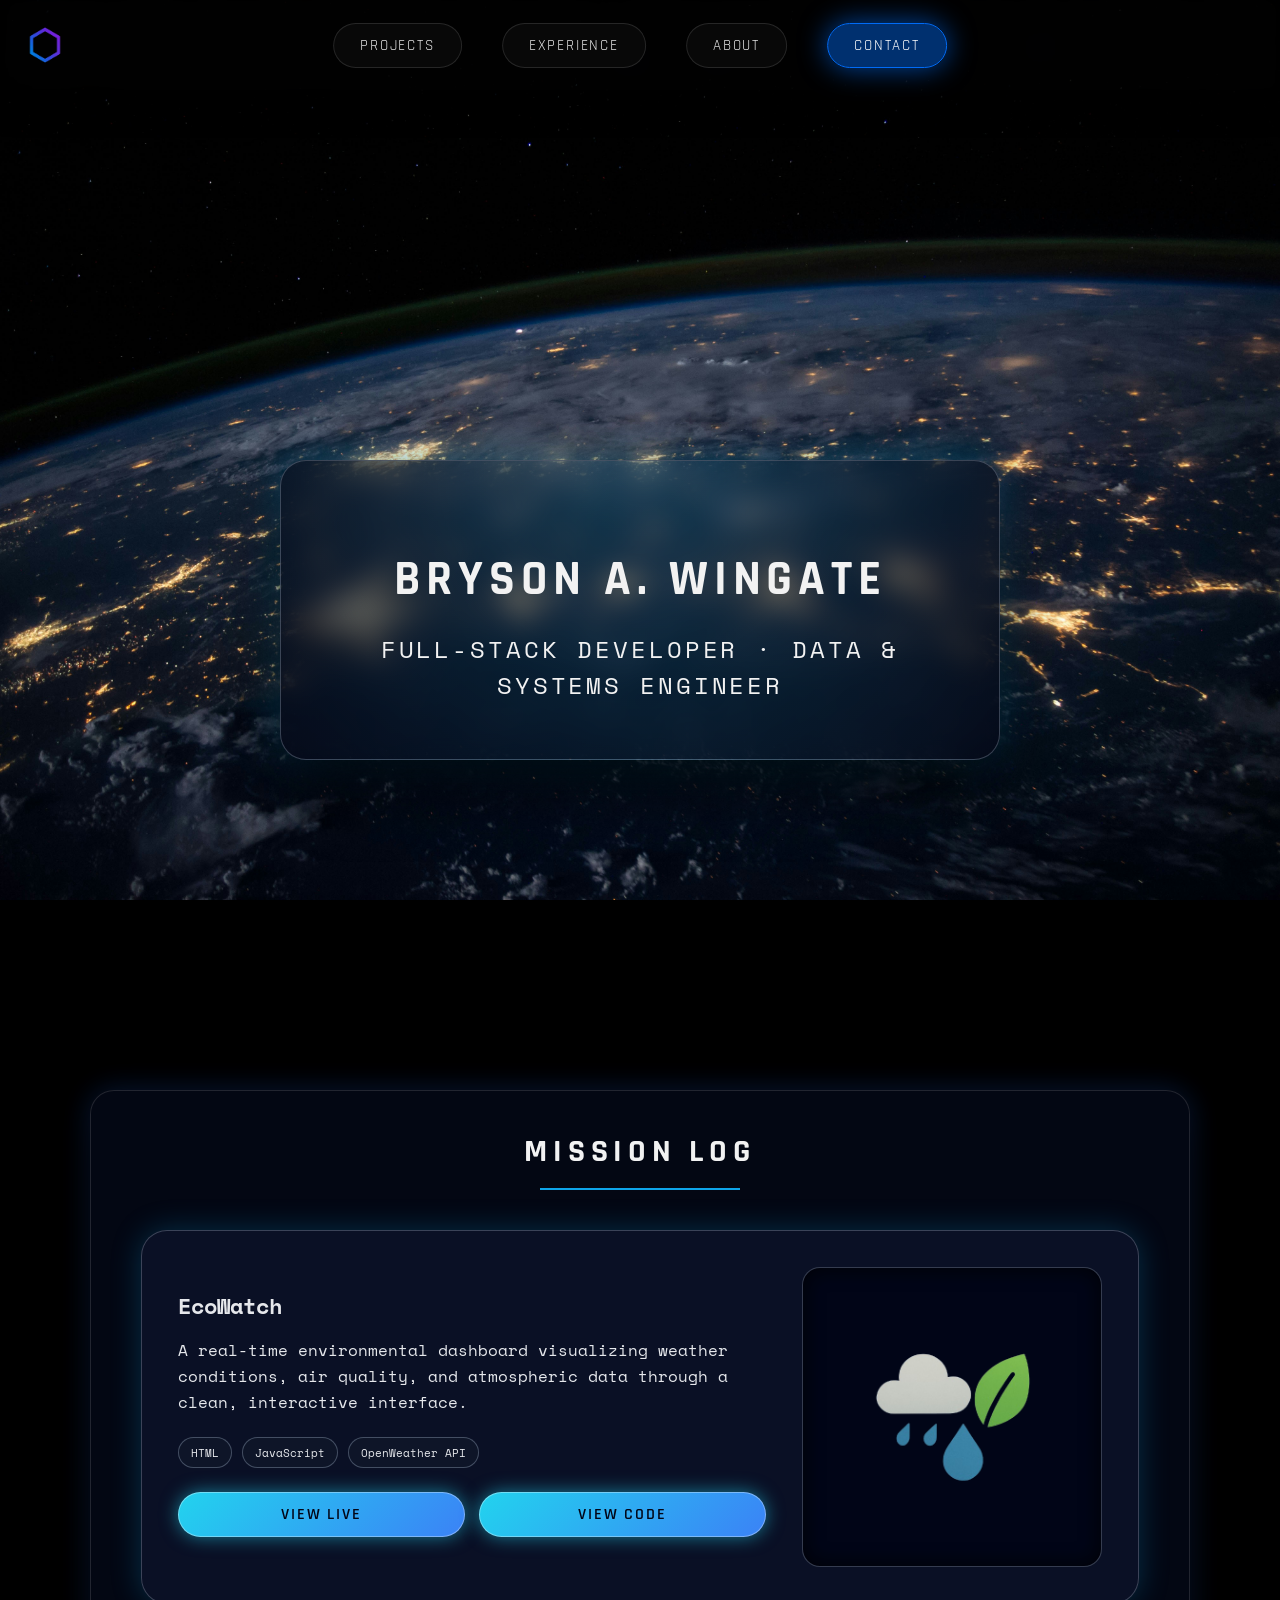
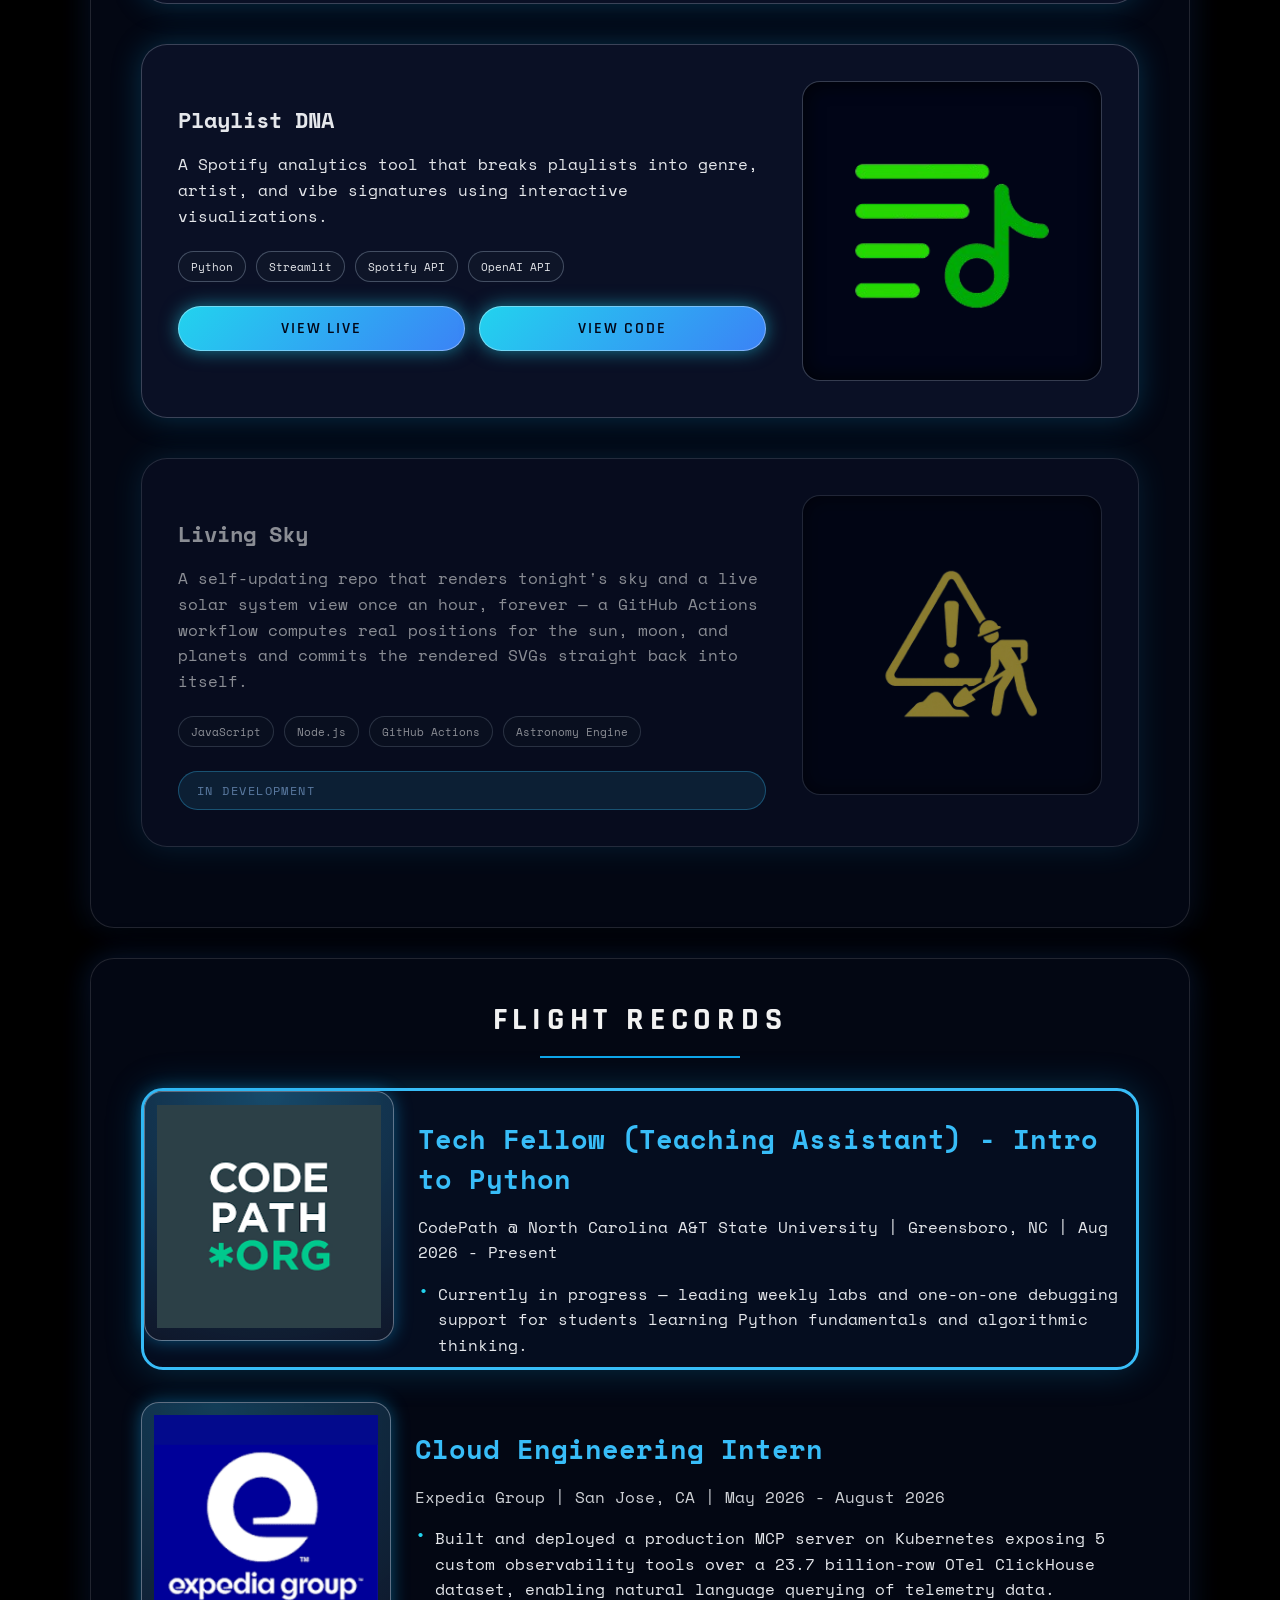
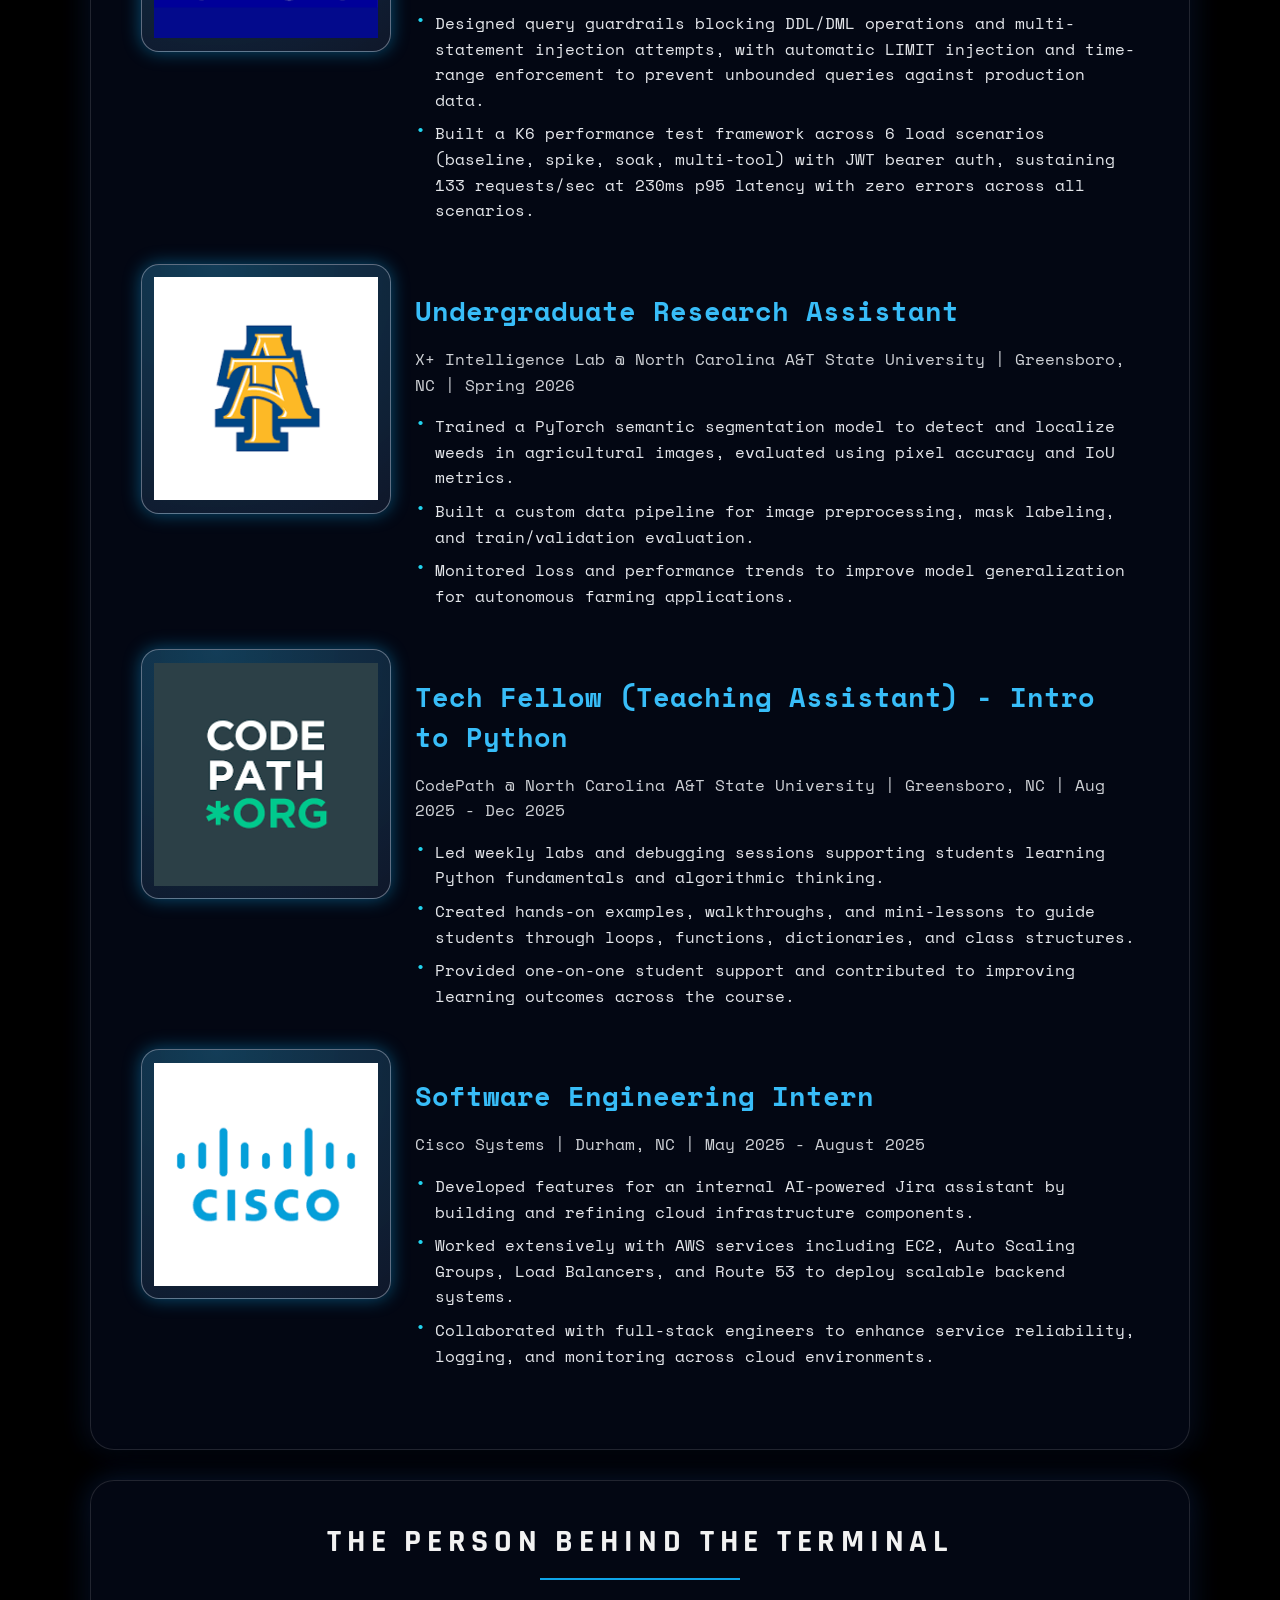
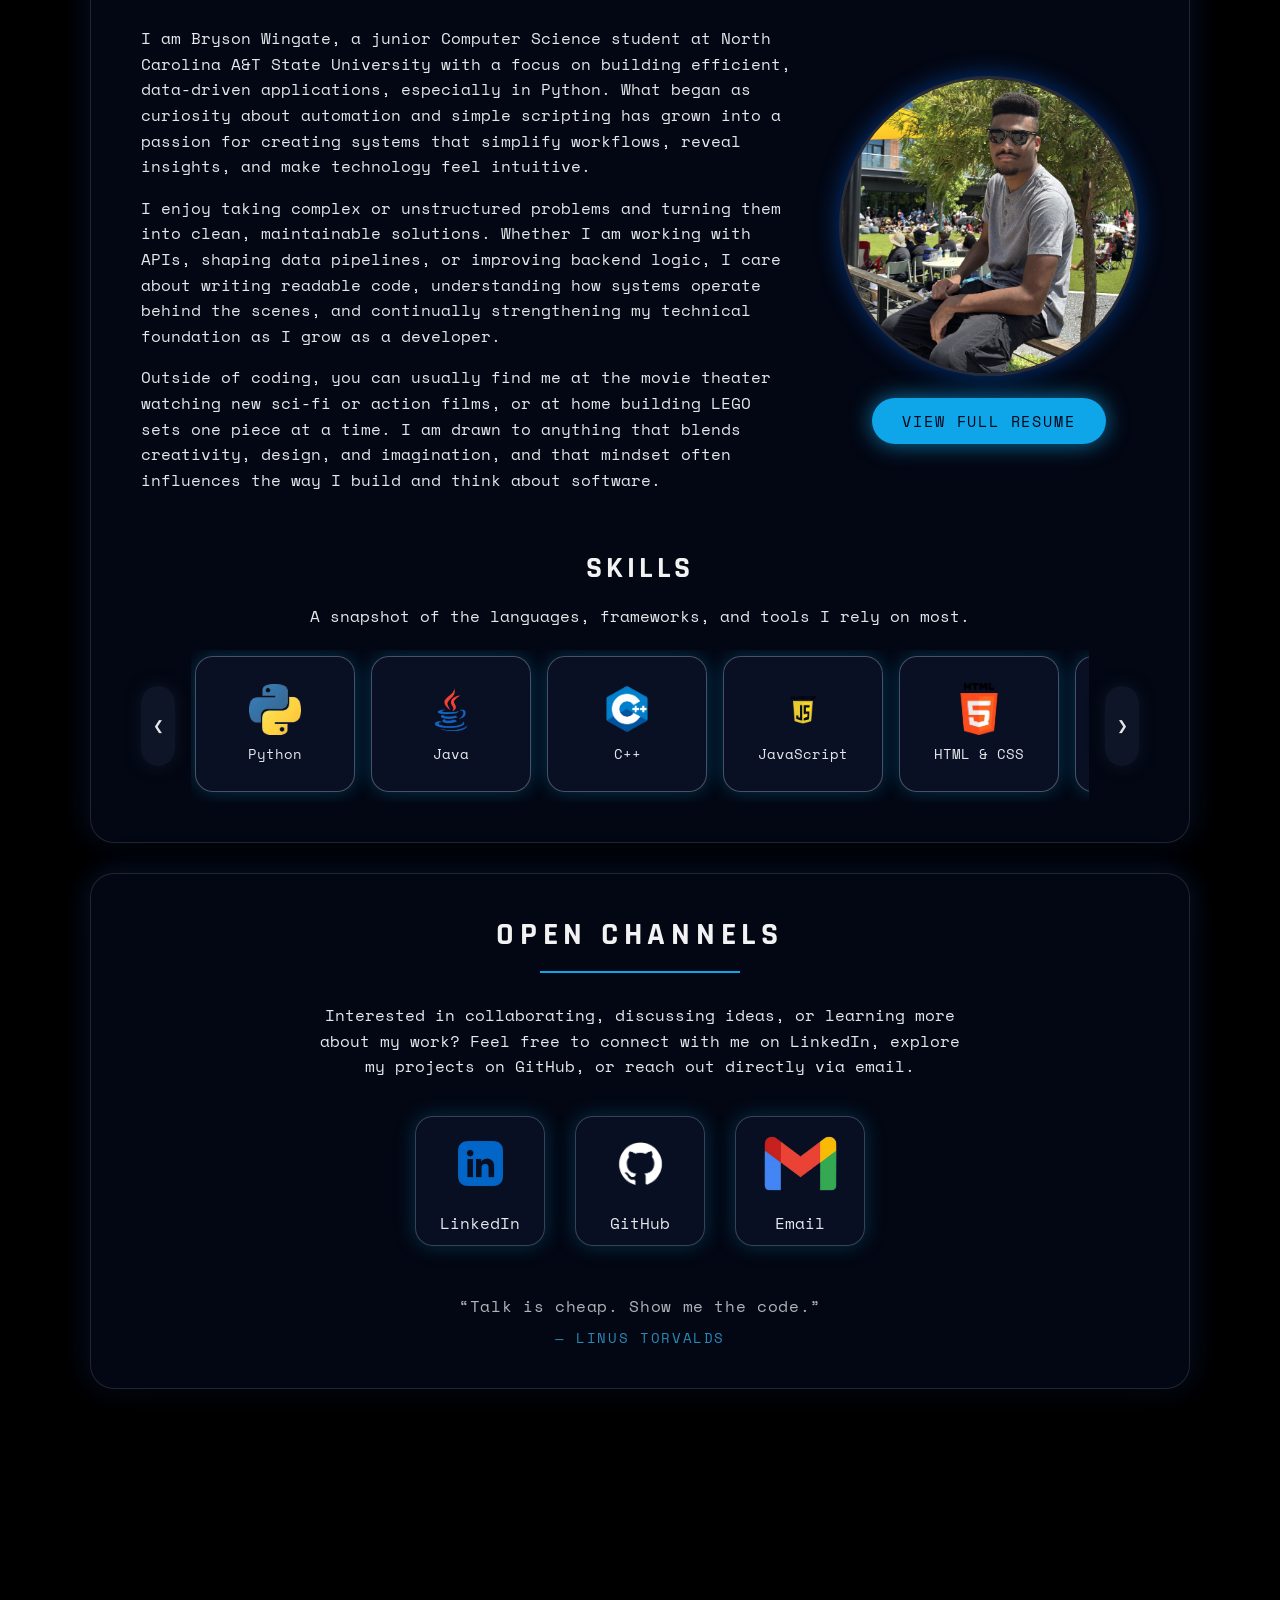
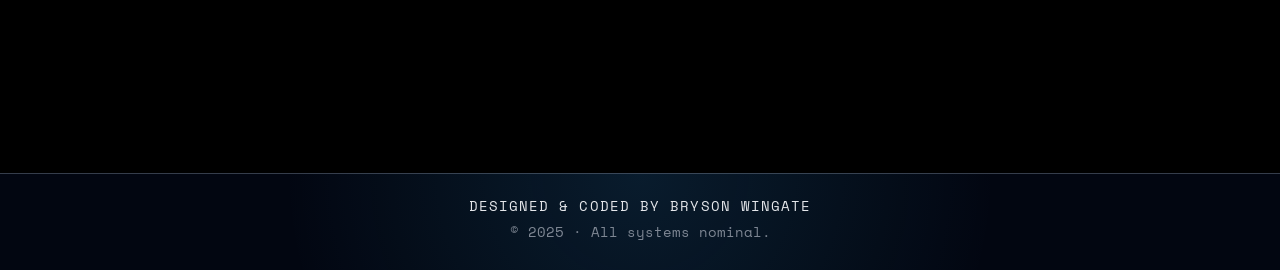
==== commit f2476d53: "Add files via upload" ====
--- a/portfolio-site/index.html
+++ b/portfolio-site/index.html
@@ -62,7 +62,7 @@
       <div class="projects-divider"></div>
 
       <!-- PROJECT 1 -->
-        <div class="project-row clickable">
+        <div class="project-row">
       <!--<div class="project-row clickable" data-href="projects/ecowatch.html" -->
         <div class="project-info">
           <h3 class="project-name">EcoWatch</h3>
@@ -93,7 +93,8 @@
       </div>
 
       <!-- PROJECT 2 -->
-      <div class="project-row clickable" data-href="projects/playlistdna.html">
+        <div class="project-row">
+      <!-- <div class="project-row clickable" data-href="projects/playlistdna.html"-->
         <div class="project-info">
           <h3 class="project-name">Playlist DNA</h3>
           <p class="project-desc">
@@ -126,27 +127,20 @@
       <!-- PROJECT 3 — WIP -->
       <div class="project-row wip">
         <div class="project-info">
-          <h3 class="project-name">DevBoard</h3>
+          <h3 class="project-name">Living Sky</h3>
           <p class="project-desc">
-            A developer-focused dashboard for organizing tools, tracking ideas,
-            and managing personal workflows.
-          </p>
-
-          <div class="project-wip-tag">IN DEVELOPMENT</div>
-        </div>
-
-        <div class="project-preview">
-          <img src="assets/projects/wip-icon.png" alt="Work In Progress Icon Preview">
-        </div>
-      </div>
-
-      <!-- PROJECT 4 — WIP -->
-      <div class="project-row wip">
-        <div class="project-info">
-          <h3 class="project-name">The Brick Archive</h3>
-          <p class="project-desc">
-            A full-stack archival tool designed to catalog and analyze the technical evolution of LEGO sets.
-          </p>
+            A self-updating repo that renders tonight's sky and a live solar system
+            view once an hour, forever — a GitHub Actions workflow computes real
+            positions for the sun, moon, and planets and commits the rendered SVGs
+            straight back into itself.
+          </p>
+
+          <div class="project-tags">
+            <span>JavaScript</span>
+            <span>Node.js</span>
+            <span>GitHub Actions</span>
+            <span>Astronomy Engine</span>
+          </div>
 
           <div class="project-wip-tag">IN DEVELOPMENT</div>
         </div>
@@ -167,76 +161,99 @@
       <h2 class="exp-title">FLIGHT RECORDS</h2>
       <div class="exp-divider"></div>
 
-      <!-- Incoming Experience -->
-<div class="experience-item incoming-experience">
-
-  <div class="exp-logo-box incoming-logo">
-    <img src="assets/companies/expedia-image.png" alt="Expedia Group" class="exp-logo">
-  </div>
-
-  <div class="exp-content">
-    <h3 class="exp-role incoming-role">
-      Incoming Cloud Engineering Intern
-    </h3>
-
-    <p class="exp-meta">
-      Expedia Group | San Jose, CA | Summer 2026
-    </p>
-    <p class="incoming-note">
-      Accepted offer. Excited to join the team and continue building scalable,
-      real-world systems in a production environment.
-    </p>
-  </div>
-
-</div>
+      <!-- CodePath — current term -->
       <div class="experience-item current-experience">
 
   <div class="exp-logo-box current-logo">
-    <img src="assets/companies/ncat-image.png" alt="NCAT State University" class="exp-logo">
+    <img src="assets/companies/codepath-image.png" alt="CodePath" class="exp-logo">
   </div>
 
   <div class="exp-content">
     <h3 class="exp-role current-role">
-      Current Undergraduate Research Assistant
+      Tech Fellow (Teaching Assistant) - Intro to Python
     </h3>
 
     <p class="current-meta">
+      CodePath @ North Carolina A&T State University | Greensboro, NC | Aug 2026 - Present
+    </p>
+    <ul class="current-bullets">
+      <li>Currently in progress — leading weekly labs and one-on-one debugging support for students learning Python fundamentals and algorithmic thinking.</li>
+    </ul>
+  </div>
+
+</div>
+
+      <!-- Expedia Group -->
+      <div class="experience-item">
+
+  <div class="exp-logo-box">
+    <img src="assets/companies/expedia-image.png" alt="Expedia Group" class="exp-logo">
+  </div>
+
+  <div class="exp-content">
+    <h3 class="exp-role">
+      Cloud Engineering Intern
+    </h3>
+
+    <p class="exp-meta">
+      Expedia Group | San Jose, CA | May 2026 - August 2026
+    </p>
+    <ul class="exp-bullets">
+      <li>Built and deployed a production MCP server on Kubernetes exposing 5 custom observability tools over a 23.7 billion-row OTel ClickHouse dataset, enabling natural language querying of telemetry data.</li>
+      <li>Designed query guardrails blocking DDL/DML operations and multi-statement injection attempts, with automatic LIMIT injection and time-range enforcement to prevent unbounded queries against production data.</li>
+      <li>Built a K6 performance test framework across 6 load scenarios (baseline, spike, soak, multi-tool) with JWT bearer auth, sustaining 133 requests/sec at 230ms p95 latency with zero errors across all scenarios.</li>
+    </ul>
+  </div>
+
+</div>
+
+      <!-- Undergraduate Research Assistant — completed -->
+      <div class="experience-item">
+
+  <div class="exp-logo-box">
+    <img src="assets/companies/ncat-image.png" alt="NCAT State University" class="exp-logo">
+  </div>
+
+  <div class="exp-content">
+    <h3 class="exp-role">
+      Undergraduate Research Assistant
+    </h3>
+
+    <p class="exp-meta">
       X+ Intelligence Lab @ North Carolina A&T State University | Greensboro, NC | Spring 2026
     </p>
-    <ul class="current-bullets">
-      <li>Training a PyTorch semantic segmentation model to detect and localize weeds in agricultural images using pixel accuracy and IoU metrics.</li>
-      <li>Building a custom data pipeline for image preprocessing, mask labeling, and train/validation evaluation.</li>
-      <li>Monitoring loss and performance trends to improve model generalization for autonomous farming applications.</li>
+    <ul class="exp-bullets">
+      <li>Trained a PyTorch semantic segmentation model to detect and localize weeds in agricultural images, evaluated using pixel accuracy and IoU metrics.</li>
+      <li>Built a custom data pipeline for image preprocessing, mask labeling, and train/validation evaluation.</li>
+      <li>Monitored loss and performance trends to improve model generalization for autonomous farming applications.</li>
     </ul>
   </div>
 
 </div>
 
-      <!-- Tech Fellow / TA -->
+      <!-- CodePath — first term, completed -->
       <div class="experience-item">
-  <!-- Logo on the left -->
+
   <div class="exp-logo-box">
     <img src="assets/companies/codepath-image.png" alt="CodePath" class="exp-logo">
   </div>
 
-  <!-- Text column on the right -->
   <div class="exp-content">
     <h3 class="exp-role">
       Tech Fellow (Teaching Assistant) - Intro to Python
     </h3>
+
     <p class="exp-meta">
-      CodePath @ North Carolina A&T State University | Greensboro, NC | Aug 2025 - December 2025
-    </p>
-
+      CodePath @ North Carolina A&T State University | Greensboro, NC | Aug 2025 - Dec 2025
+    </p>
     <ul class="exp-bullets">
       <li>Led weekly labs and debugging sessions supporting students learning Python fundamentals and algorithmic thinking.</li>
       <li>Created hands-on examples, walkthroughs, and mini-lessons to guide students through loops, functions, dictionaries, and class structures.</li>
       <li>Provided one-on-one student support and contributed to improving learning outcomes across the course.</li>
     </ul>
   </div>
-</div>
-
-
+
+</div>
 
       <!-- Cisco SWE Intern -->
       <div class="experience-item">
@@ -307,7 +324,7 @@
           </div>
 
           <div class="about-resume-wrap side-resume">
-            <a href="assets/main/Bryson_Wingate_Resume_Nov_2025.pdf"
+            <a href="assets/main/Bryson_Wingate_Resume.pdf"
                class="about-resume-btn"
                target="_blank">
               VIEW FULL RESUME
@@ -472,4 +489,4 @@
     <!-- ================= SCRIPTS ================= -->
     <script src="scripts/main.js"></script>
 </body>
-</html>
+</html>
--- a/portfolio-site/styles/main.css
+++ b/portfolio-site/styles/main.css
@@ -348,32 +348,6 @@
     display: flex;
     justify-content: center;
 }
-@media (max-width: 900px) {
-    .about-flex {
-        flex-direction: column;
-        align-items: center;
-        gap: 24px;
-    }
-
-    .about-text {
-        width: 100%;
-    }
-
-    .about-side {
-        width: 100%;
-        align-items: center;
-    }
-
-    .about-photo {
-        width: 200px;
-        height: 200px;
-    }
-
-    .side-resume {
-        width: 100%;
-        justify-content: center;
-    }
-}
 
 /* ===== ABOUT → SKILLS CAROUSEL ===== */
 .about-skills {
@@ -966,4 +940,4 @@
     color: #22d3ee;
     font-size: 1.1rem;
     line-height: 1;
-}
+}
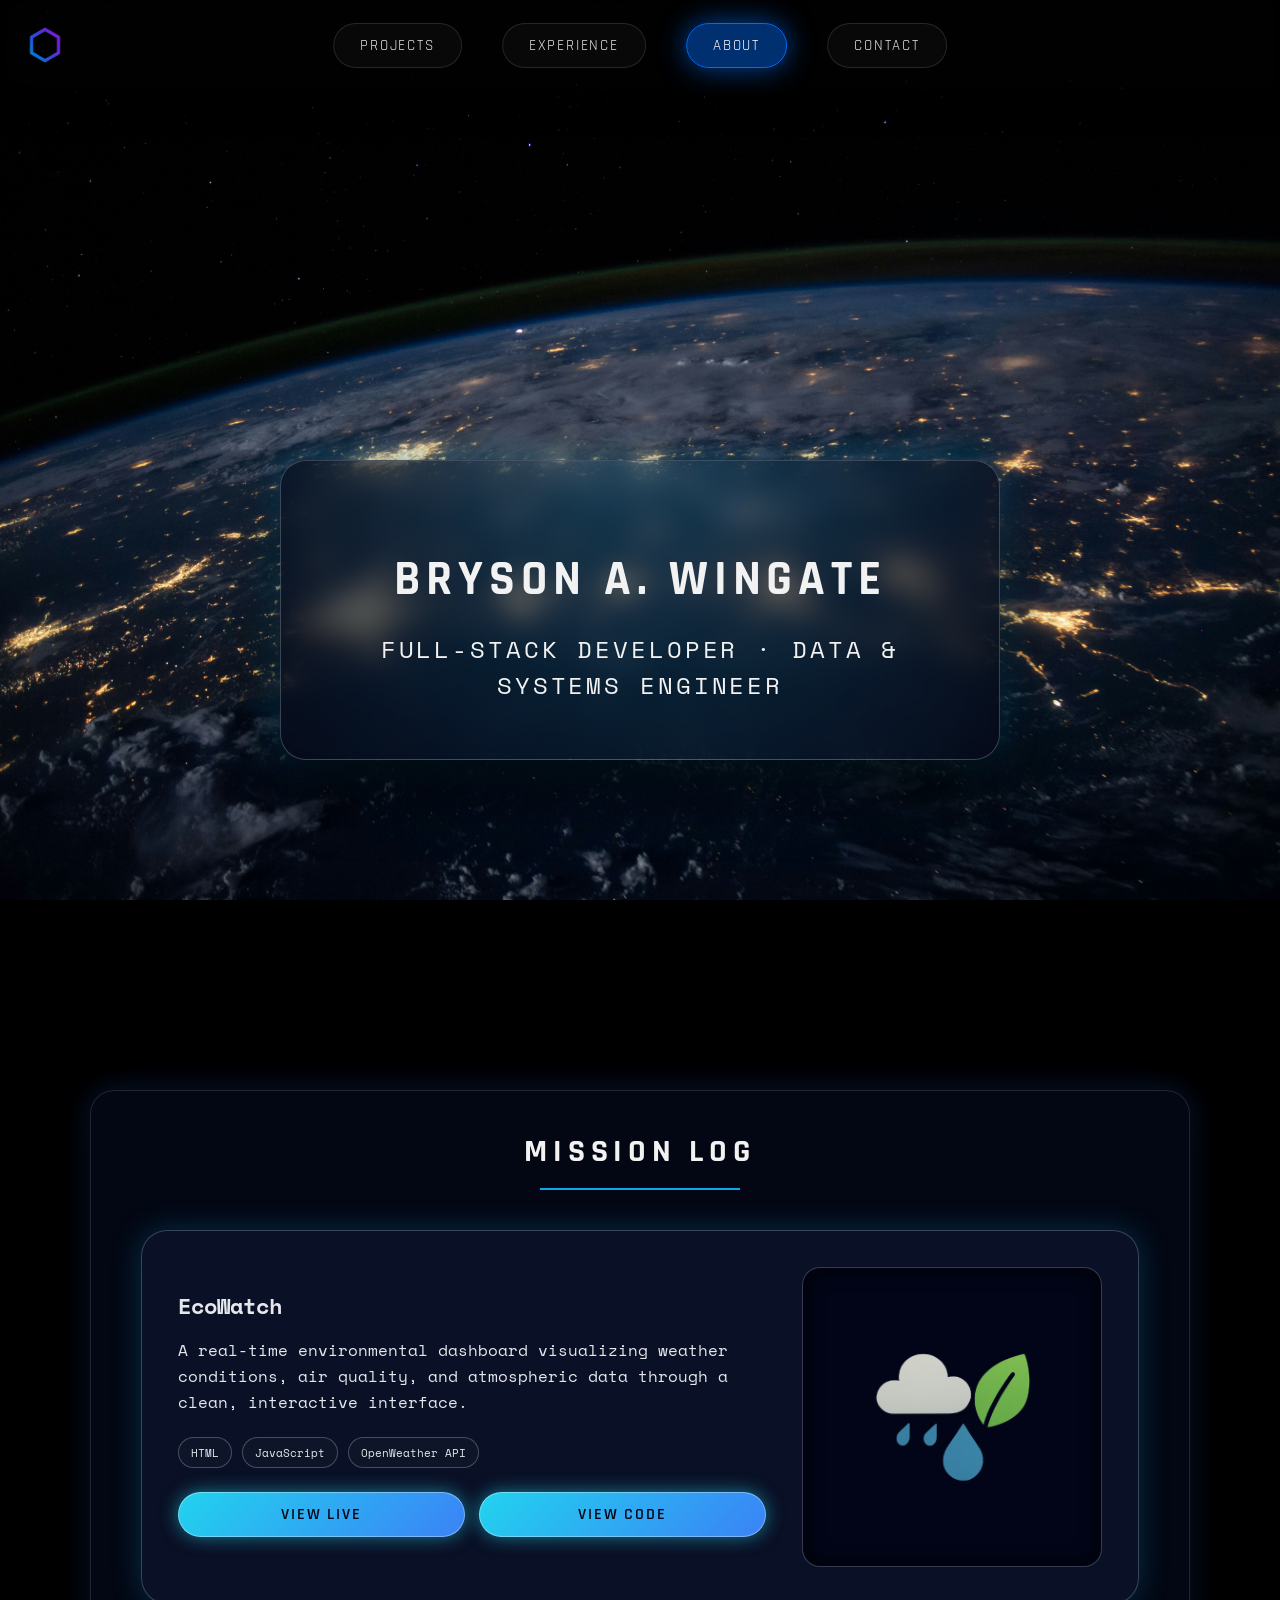
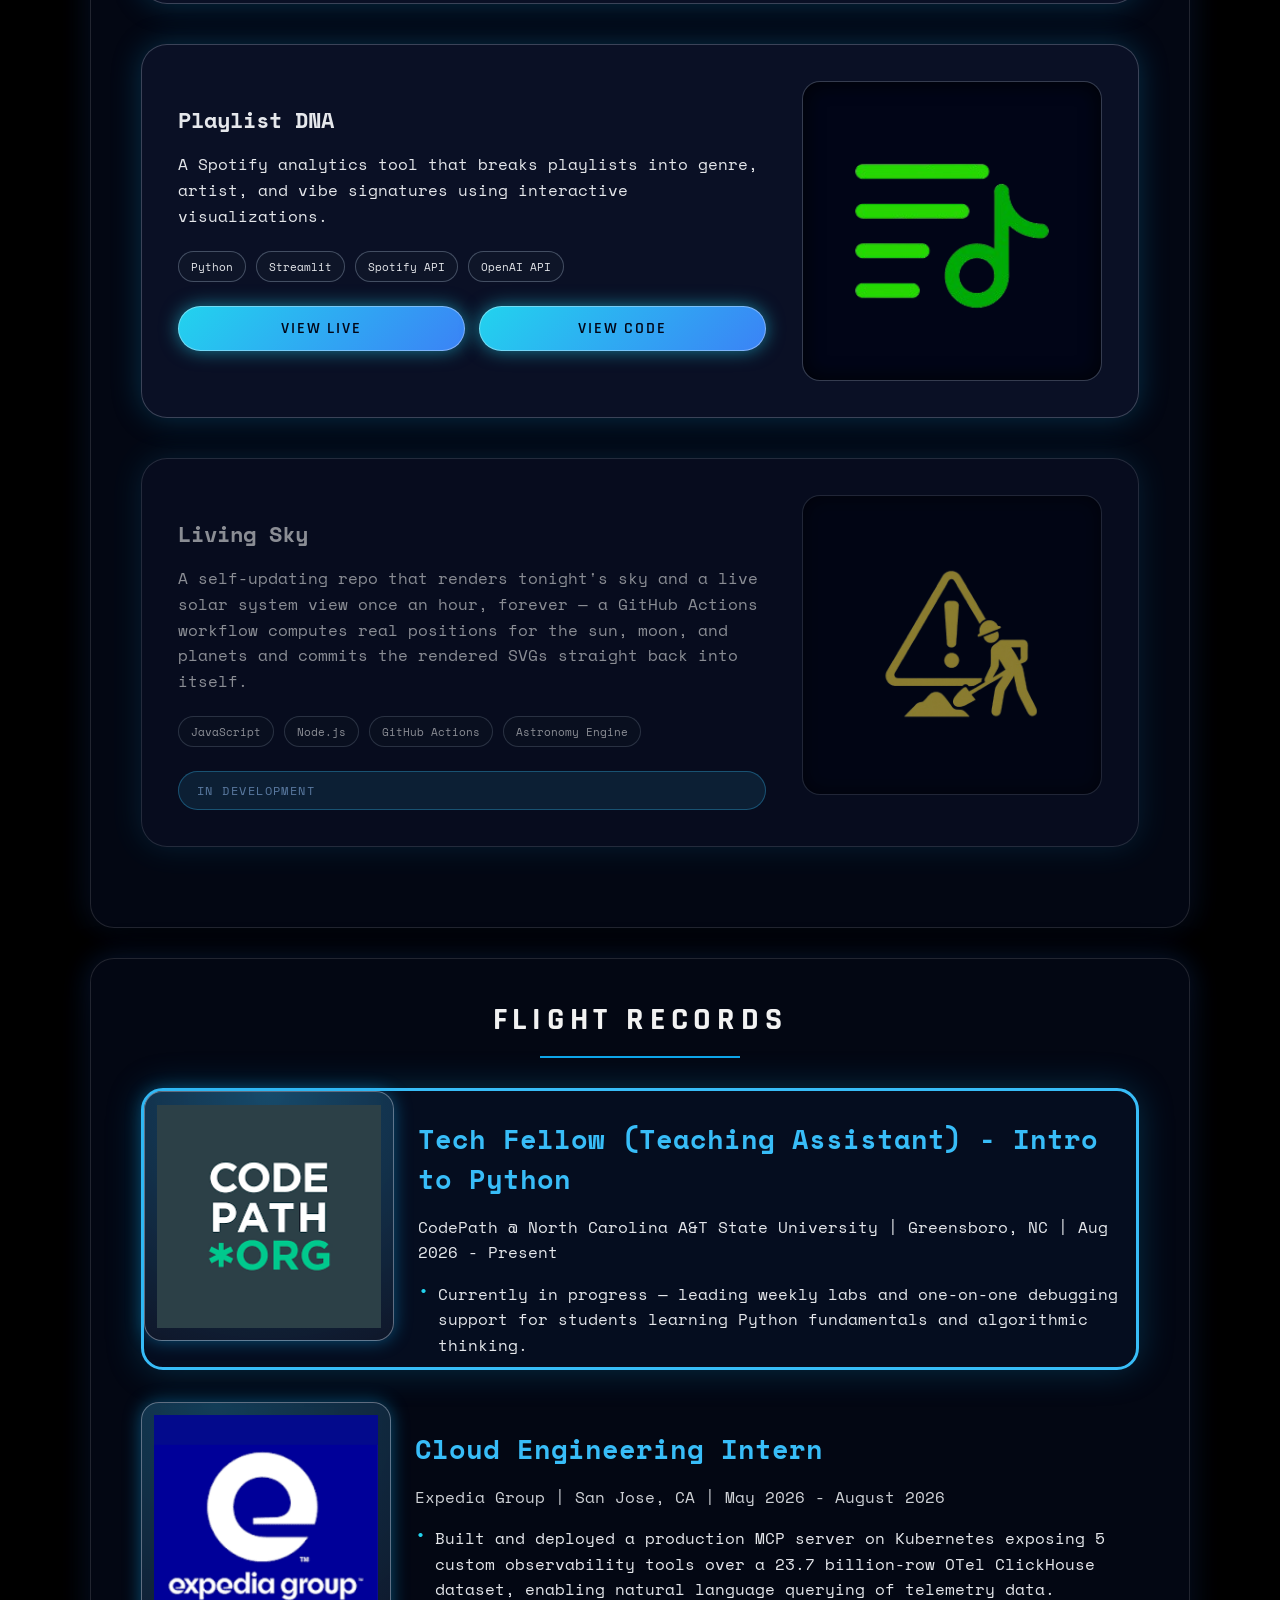
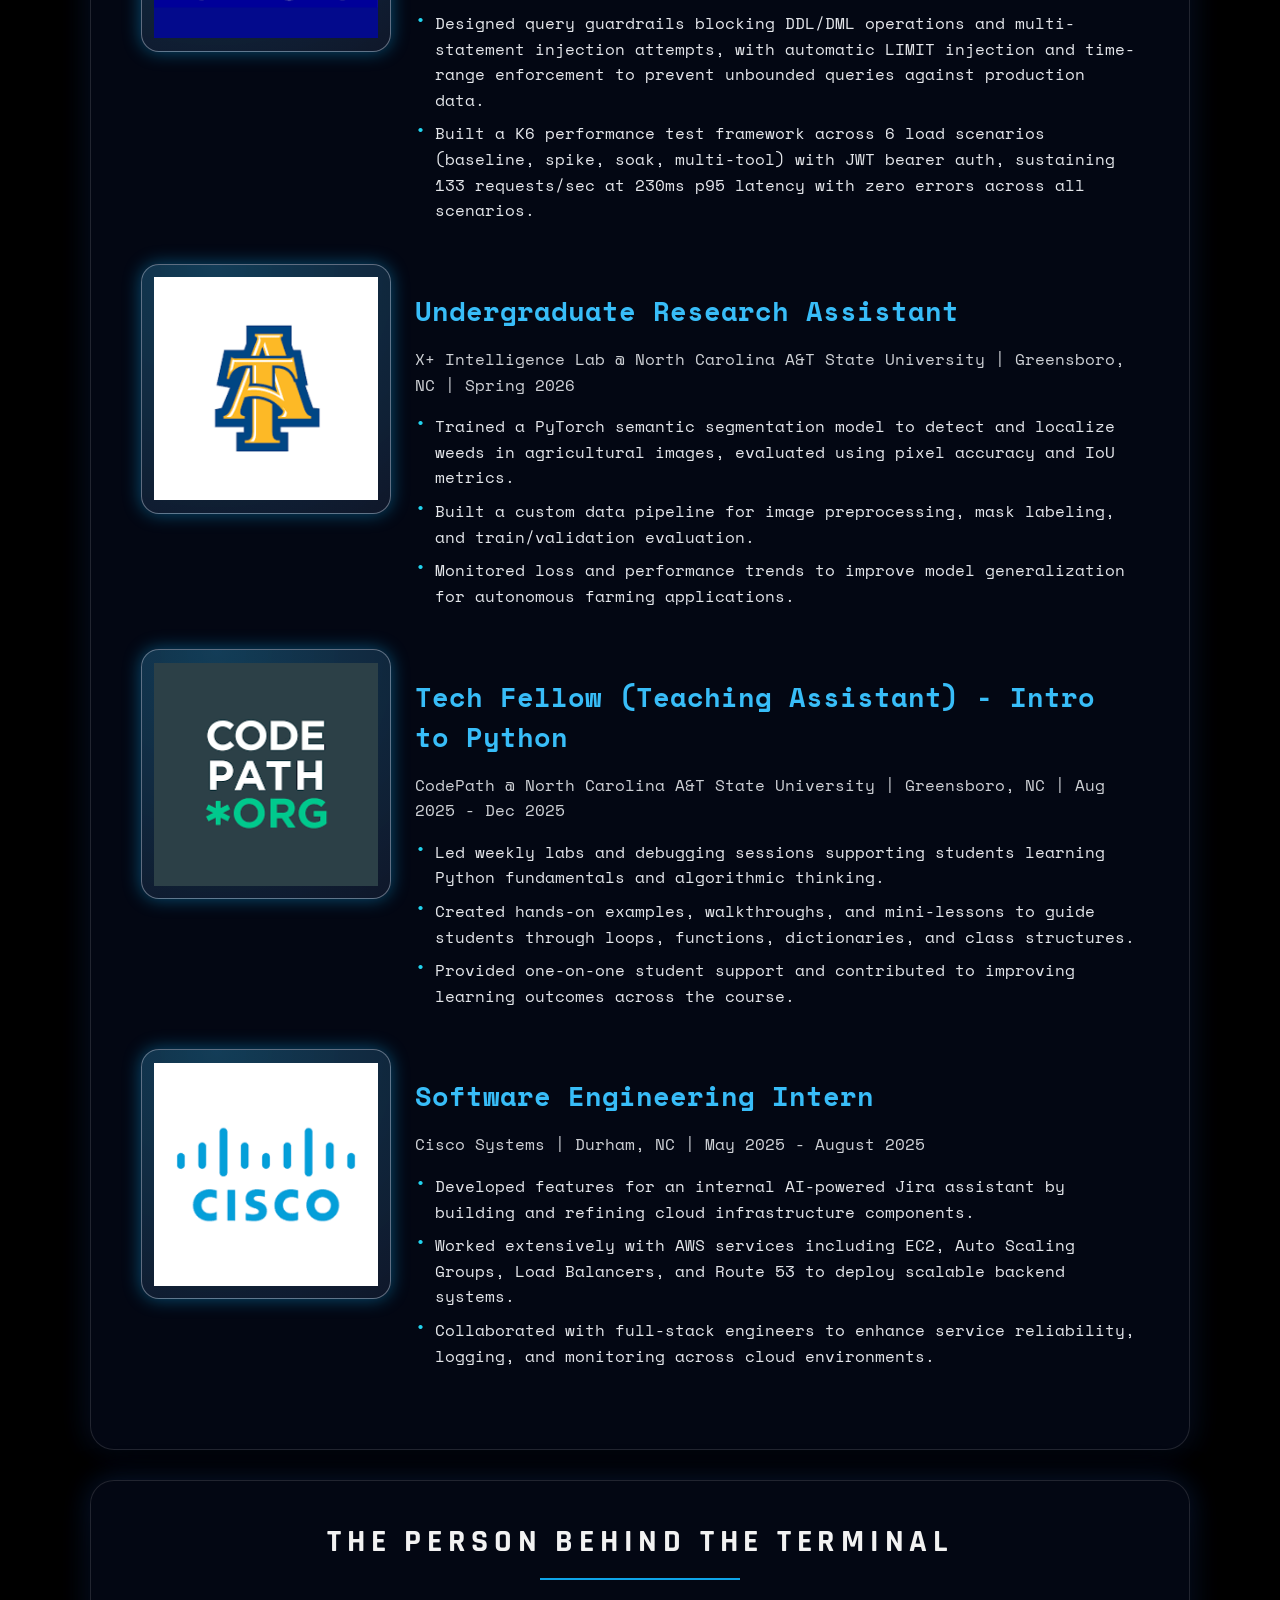
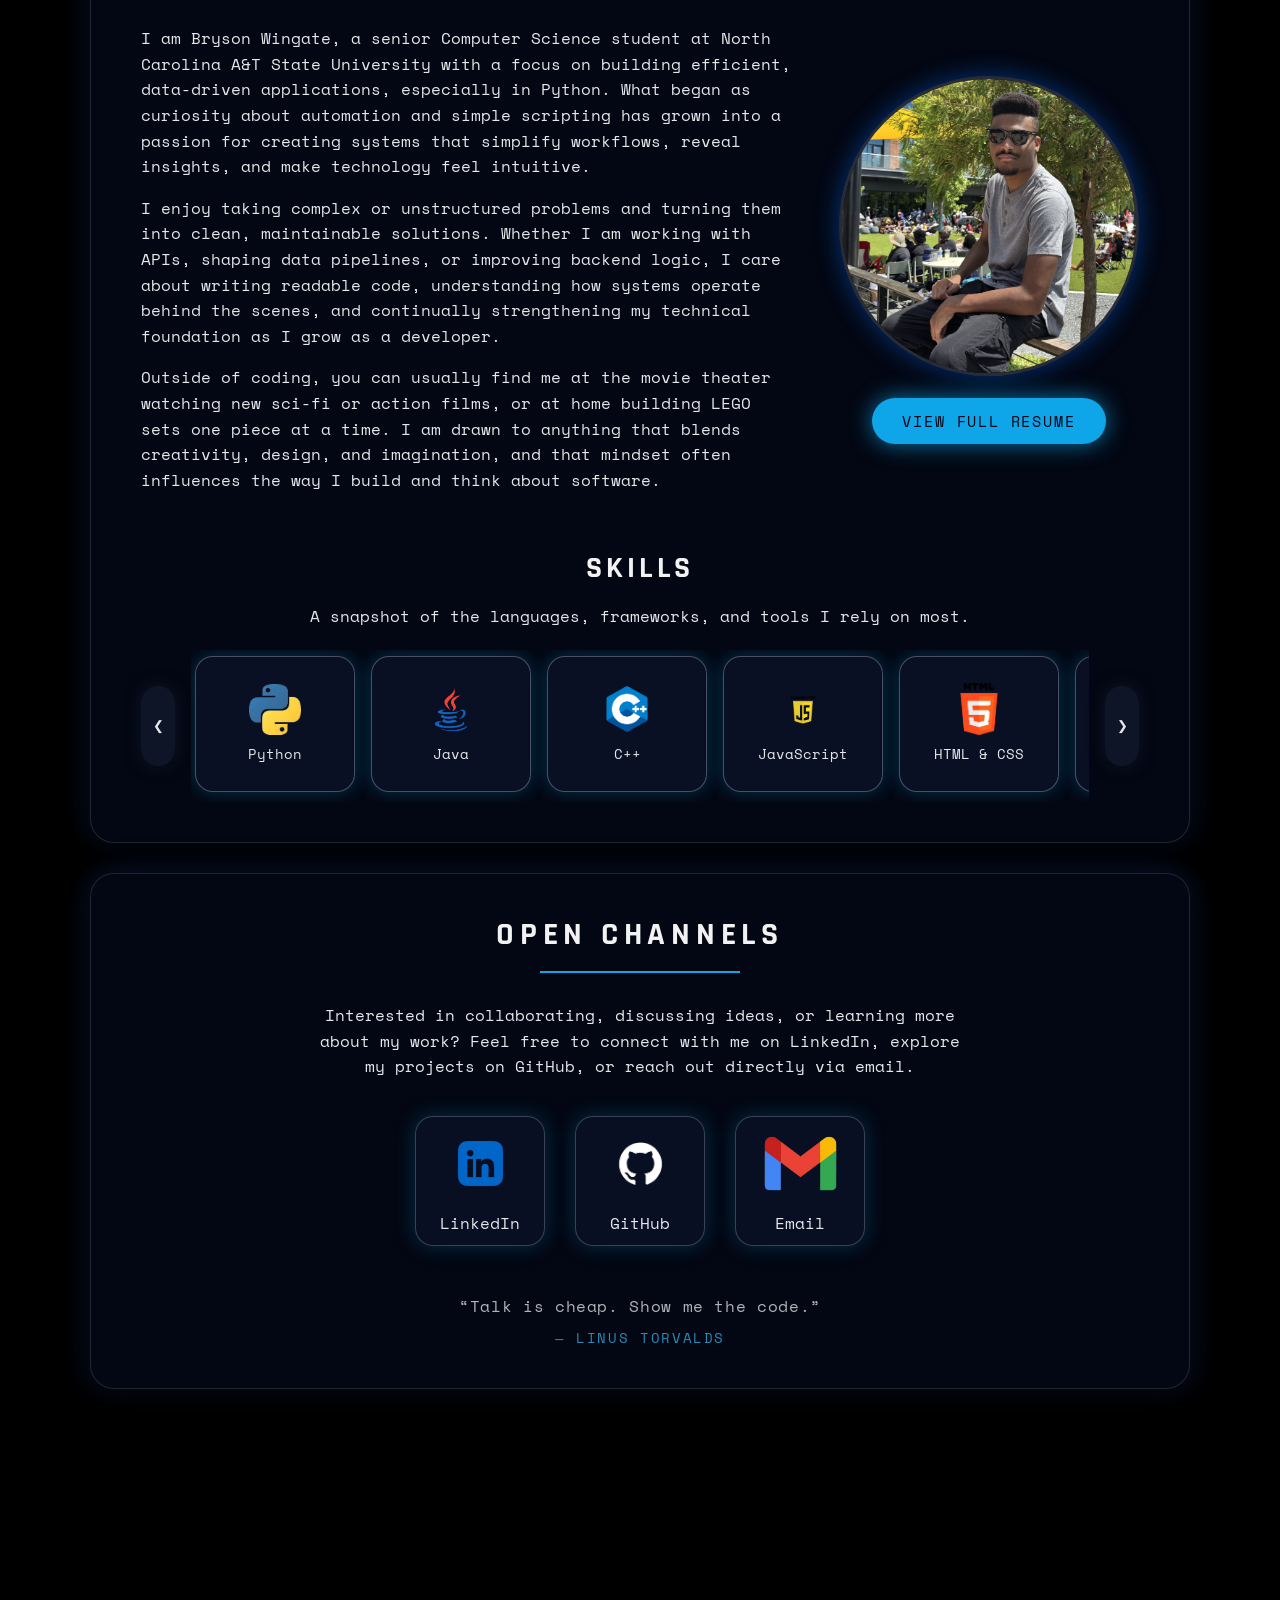
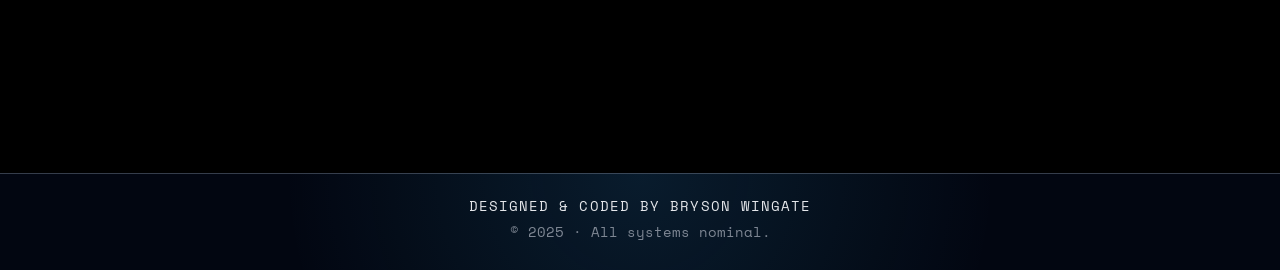
==== commit d445384b: "Update index.html" ====
--- a/portfolio-site/index.html
+++ b/portfolio-site/index.html
@@ -296,7 +296,7 @@
         <!-- Left text -->
         <div class="about-text">
           <p>
-            I am Bryson Wingate, a junior Computer Science student at North Carolina A&amp;T State University
+            I am Bryson Wingate, a senior Computer Science student at North Carolina A&amp;T State University
             with a focus on building efficient, data-driven applications, especially in Python. What began
             as curiosity about automation and simple scripting has grown into a passion for creating systems
             that simplify workflows, reveal insights, and make technology feel intuitive.
@@ -489,4 +489,4 @@
     <!-- ================= SCRIPTS ================= -->
     <script src="scripts/main.js"></script>
 </body>
-</html>+</html>
--- a/portfolio-site/styles/main.css
+++ b/portfolio-site/styles/main.css
@@ -349,6 +349,20 @@
     justify-content: center;
 }
 
+@media (max-width: 900px) {
+    .about-flex {
+        flex-direction: column-reverse; /* photo + resume on top, text below */
+        gap: 28px;
+    }
+    .about-photo {
+        width: min(220px, 60vw);
+        height: min(220px, 60vw);
+    }
+    .about-text {
+        min-width: 0;
+    }
+}
+
 /* ===== ABOUT → SKILLS CAROUSEL ===== */
 .about-skills {
     margin-top: 40px;
@@ -940,4 +954,4 @@
     color: #22d3ee;
     font-size: 1.1rem;
     line-height: 1;
-}+}
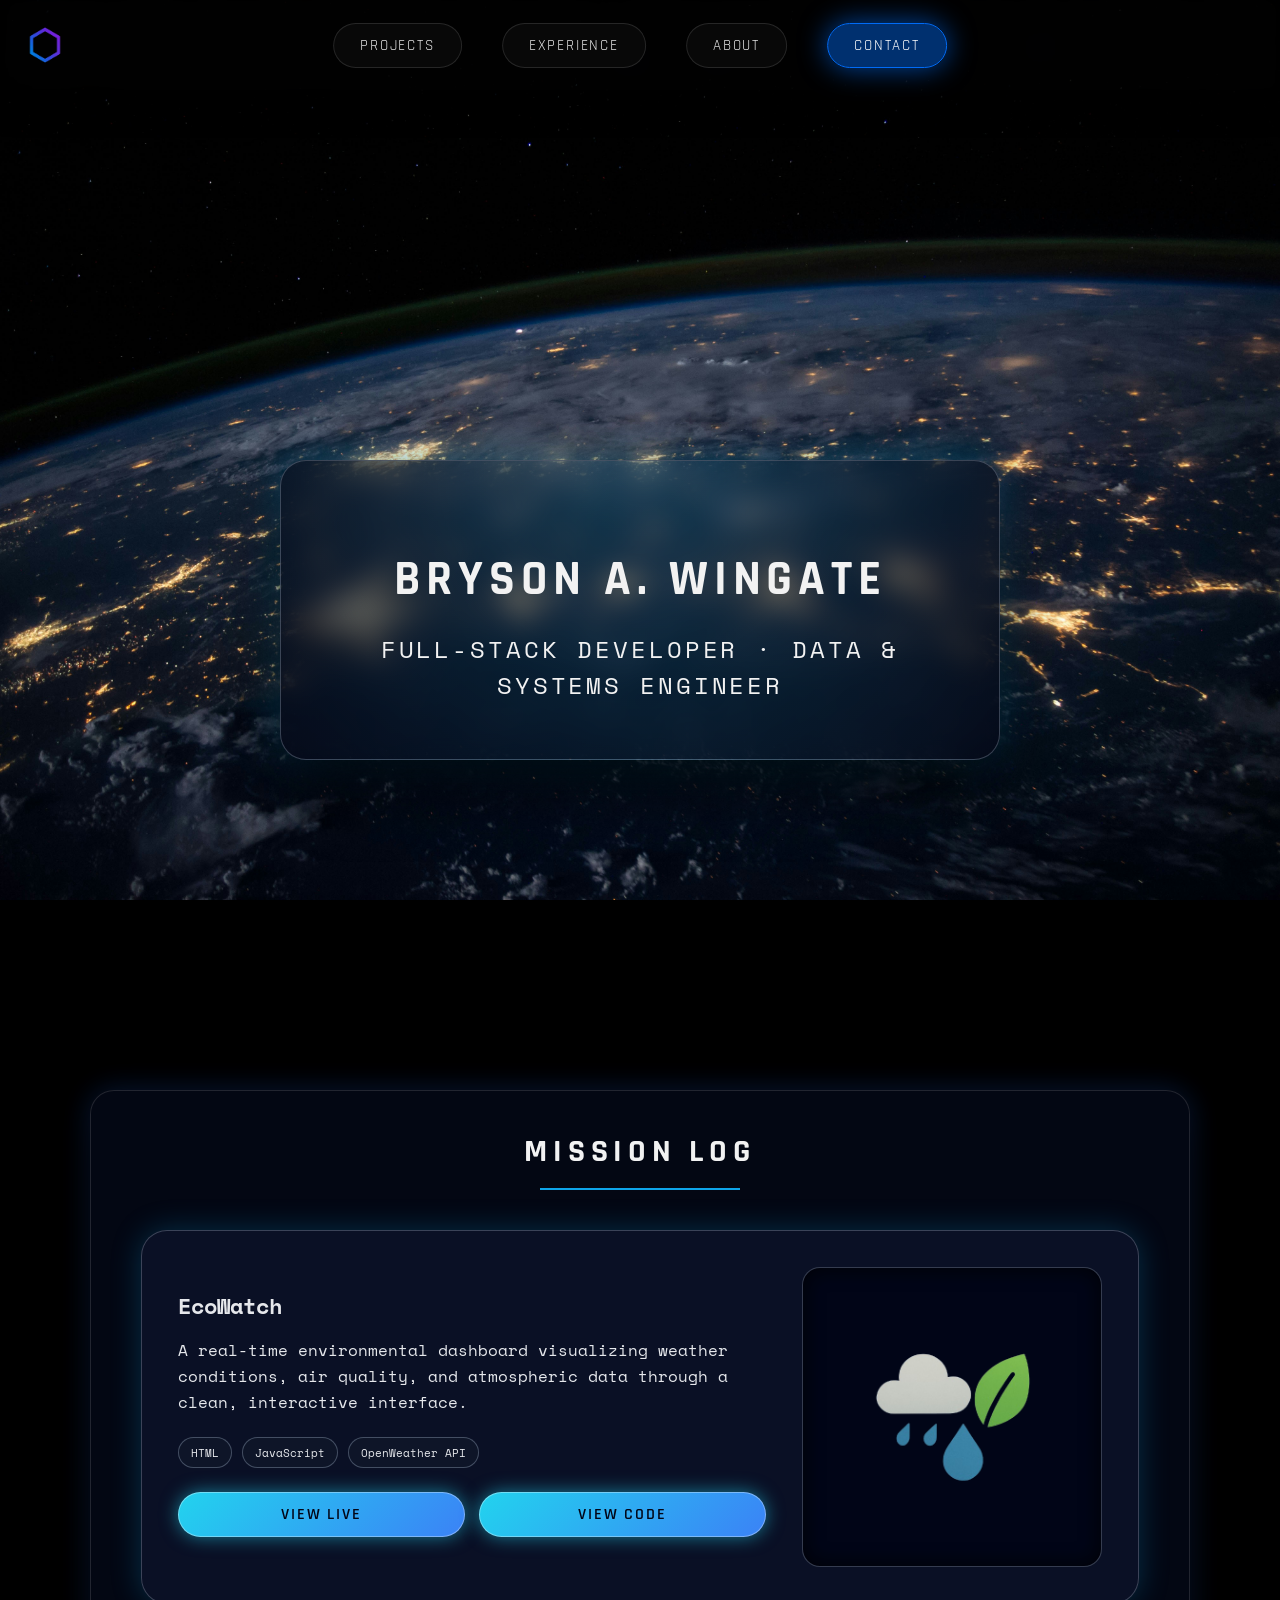
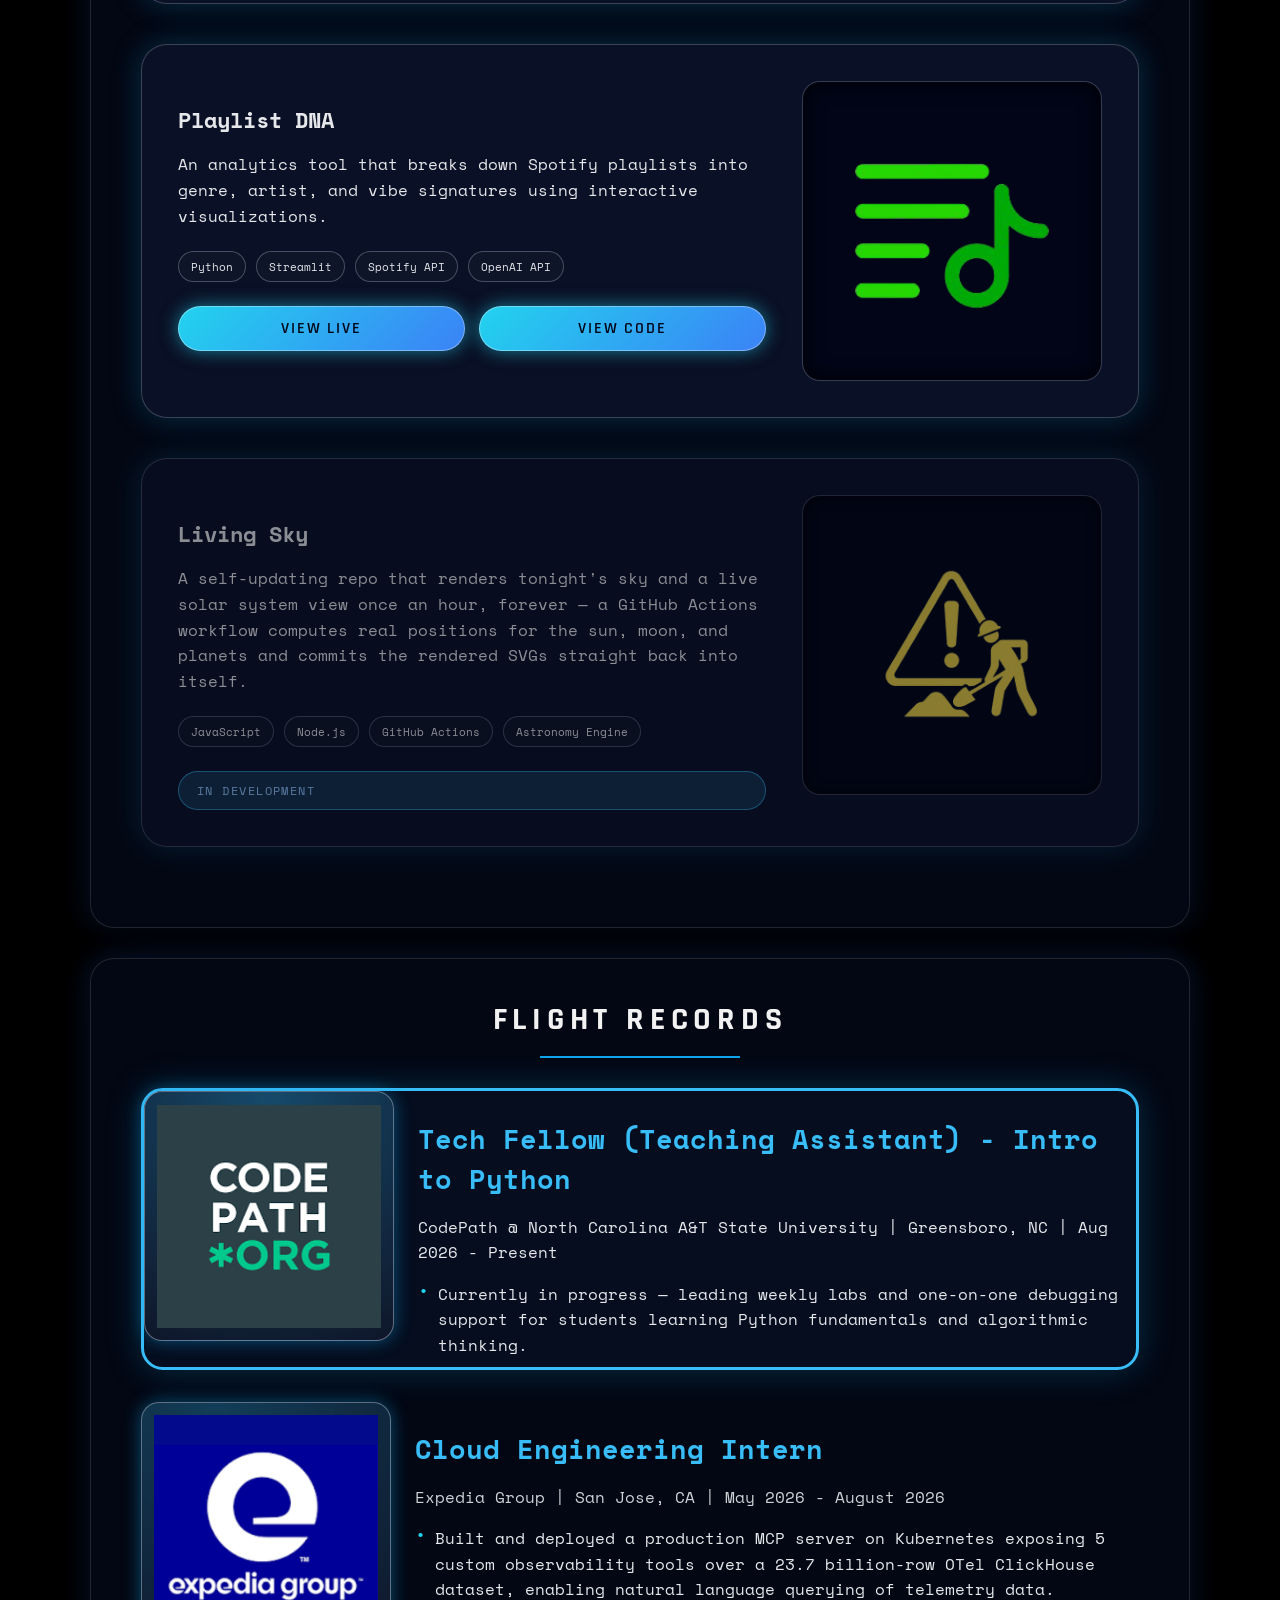
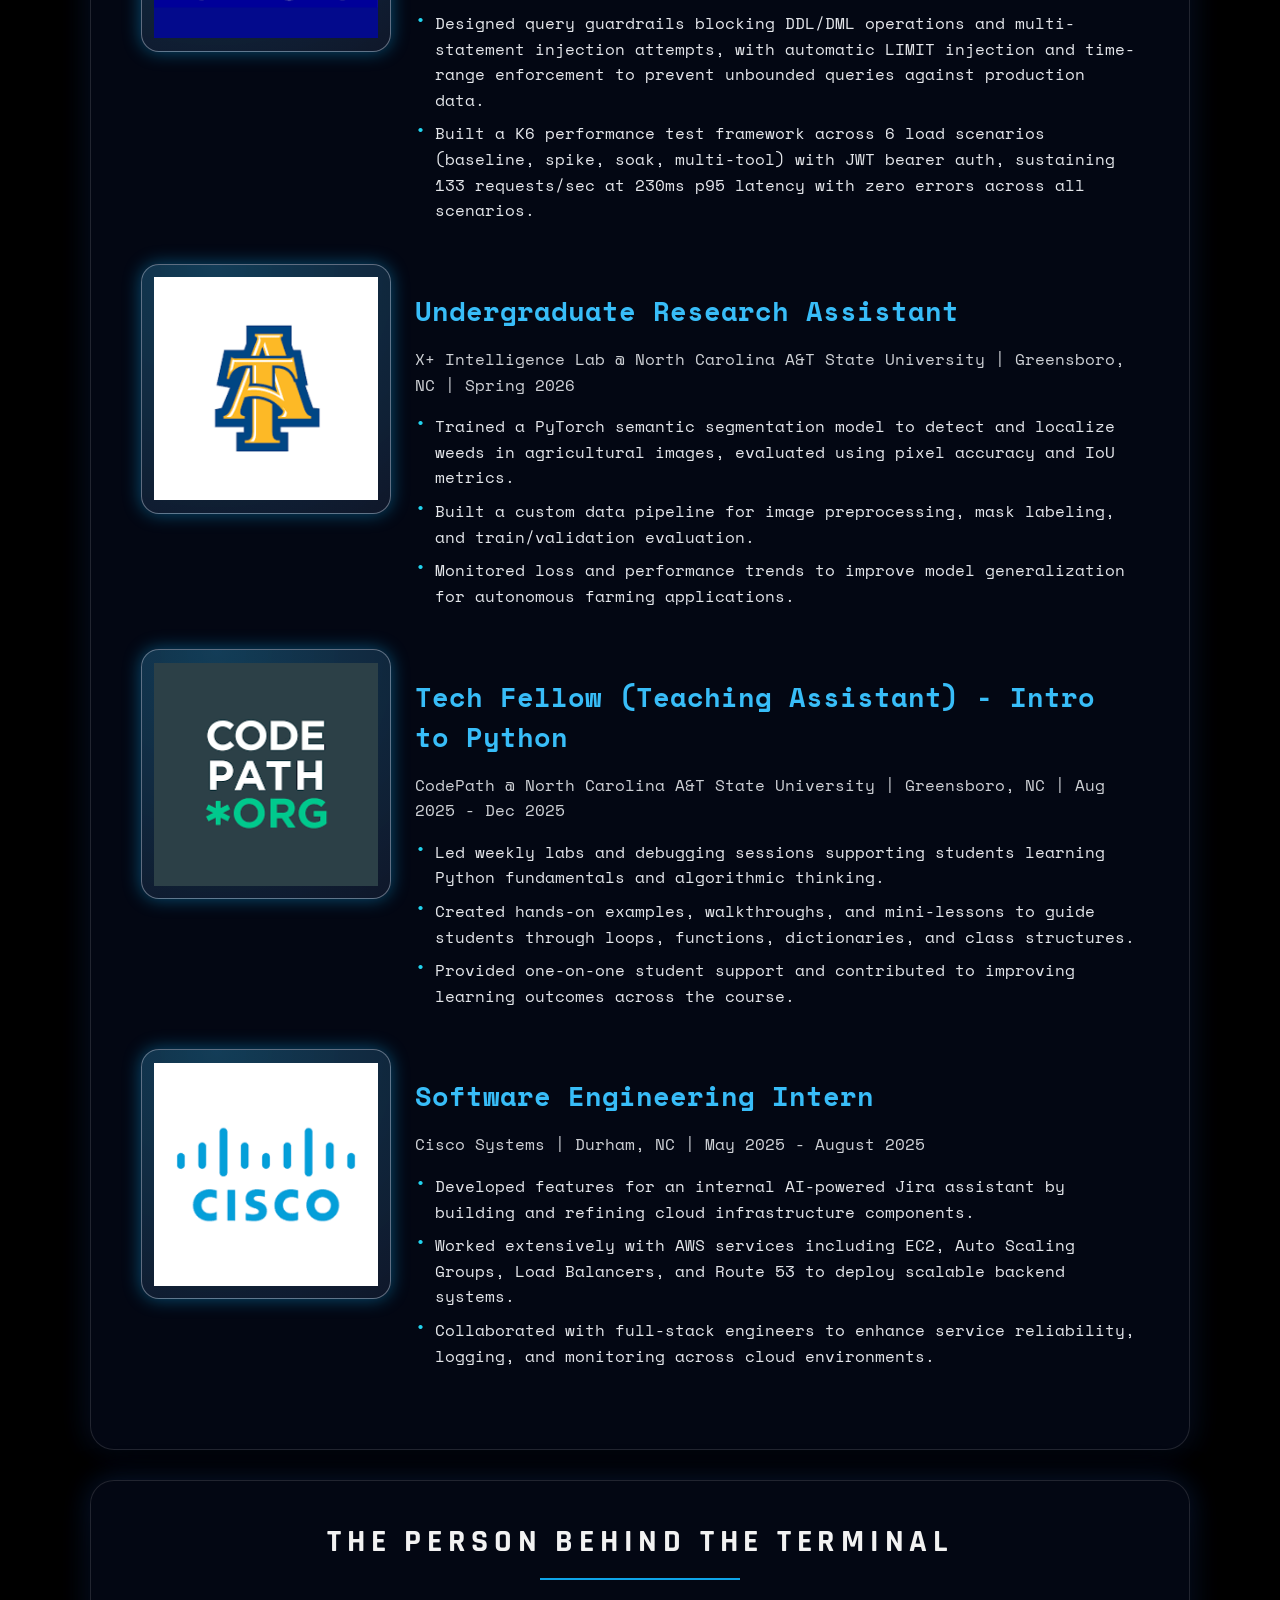
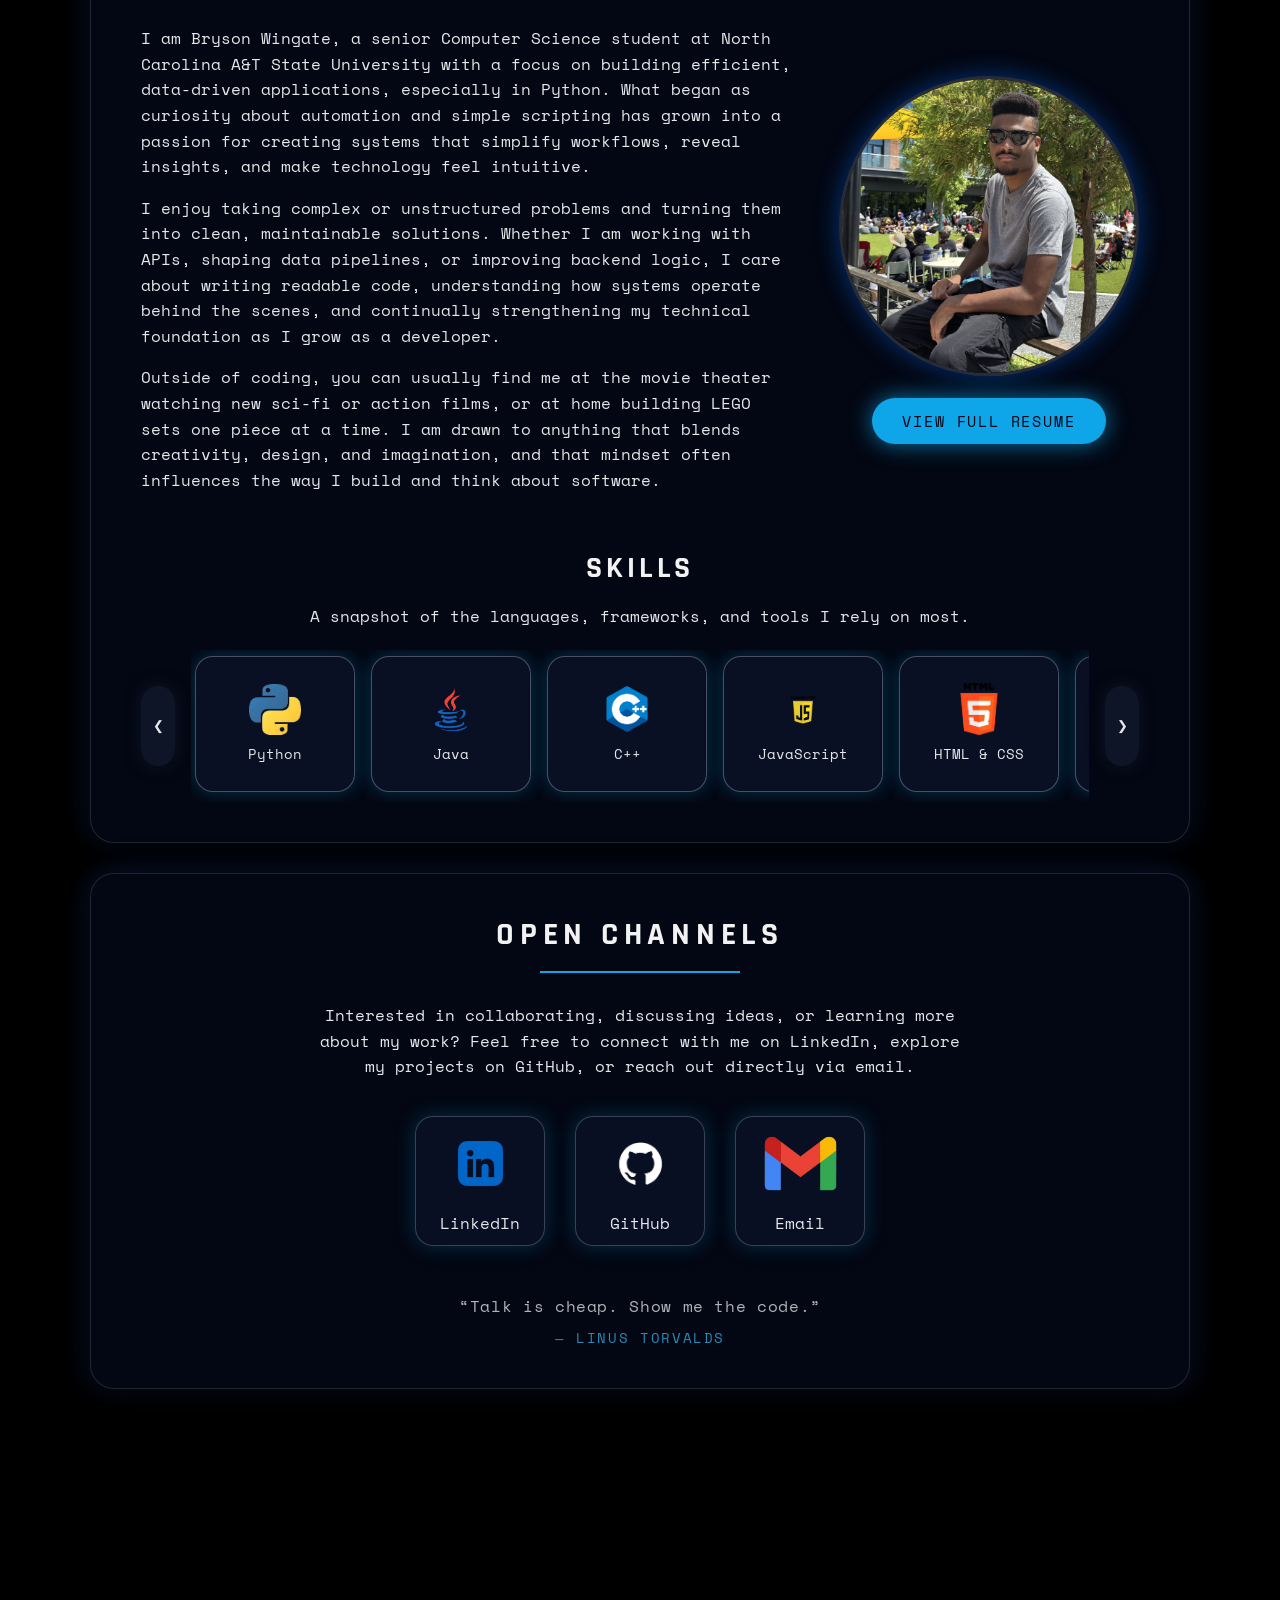
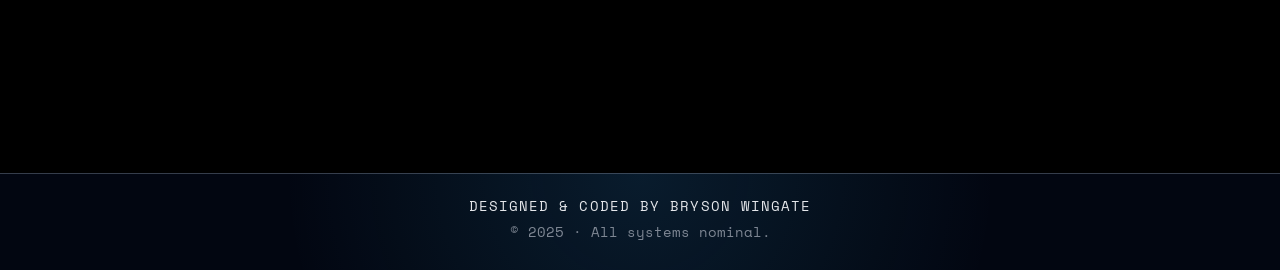
==== commit 20a4591e: "Update print statement from 'Hello' to 'Goodbye'" ====
--- a/portfolio-site/index.html
+++ b/portfolio-site/index.html
@@ -98,7 +98,7 @@
         <div class="project-info">
           <h3 class="project-name">Playlist DNA</h3>
           <p class="project-desc">
-            A Spotify analytics tool that breaks playlists into genre,
+            An analytics tool that breaks down Spotify playlists into genre,
             artist, and vibe signatures using interactive visualizations.
           </p>
 
